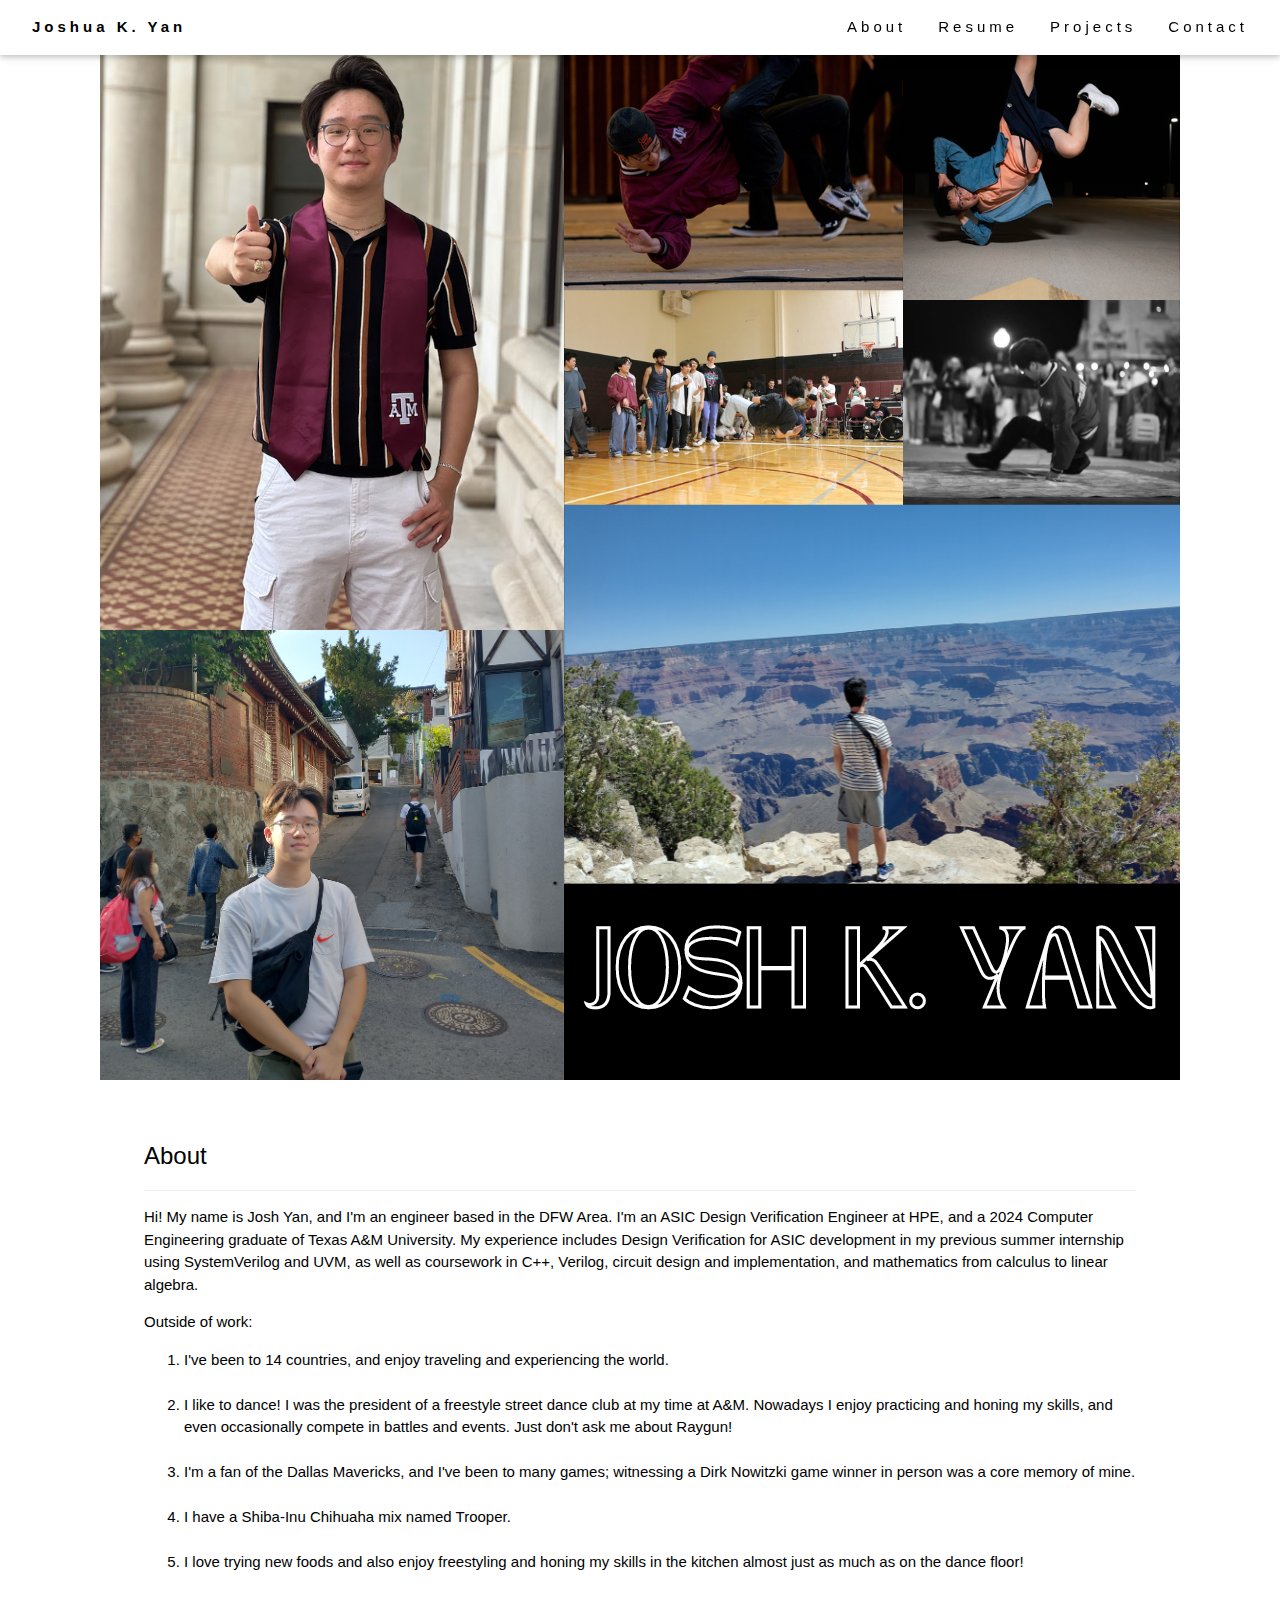
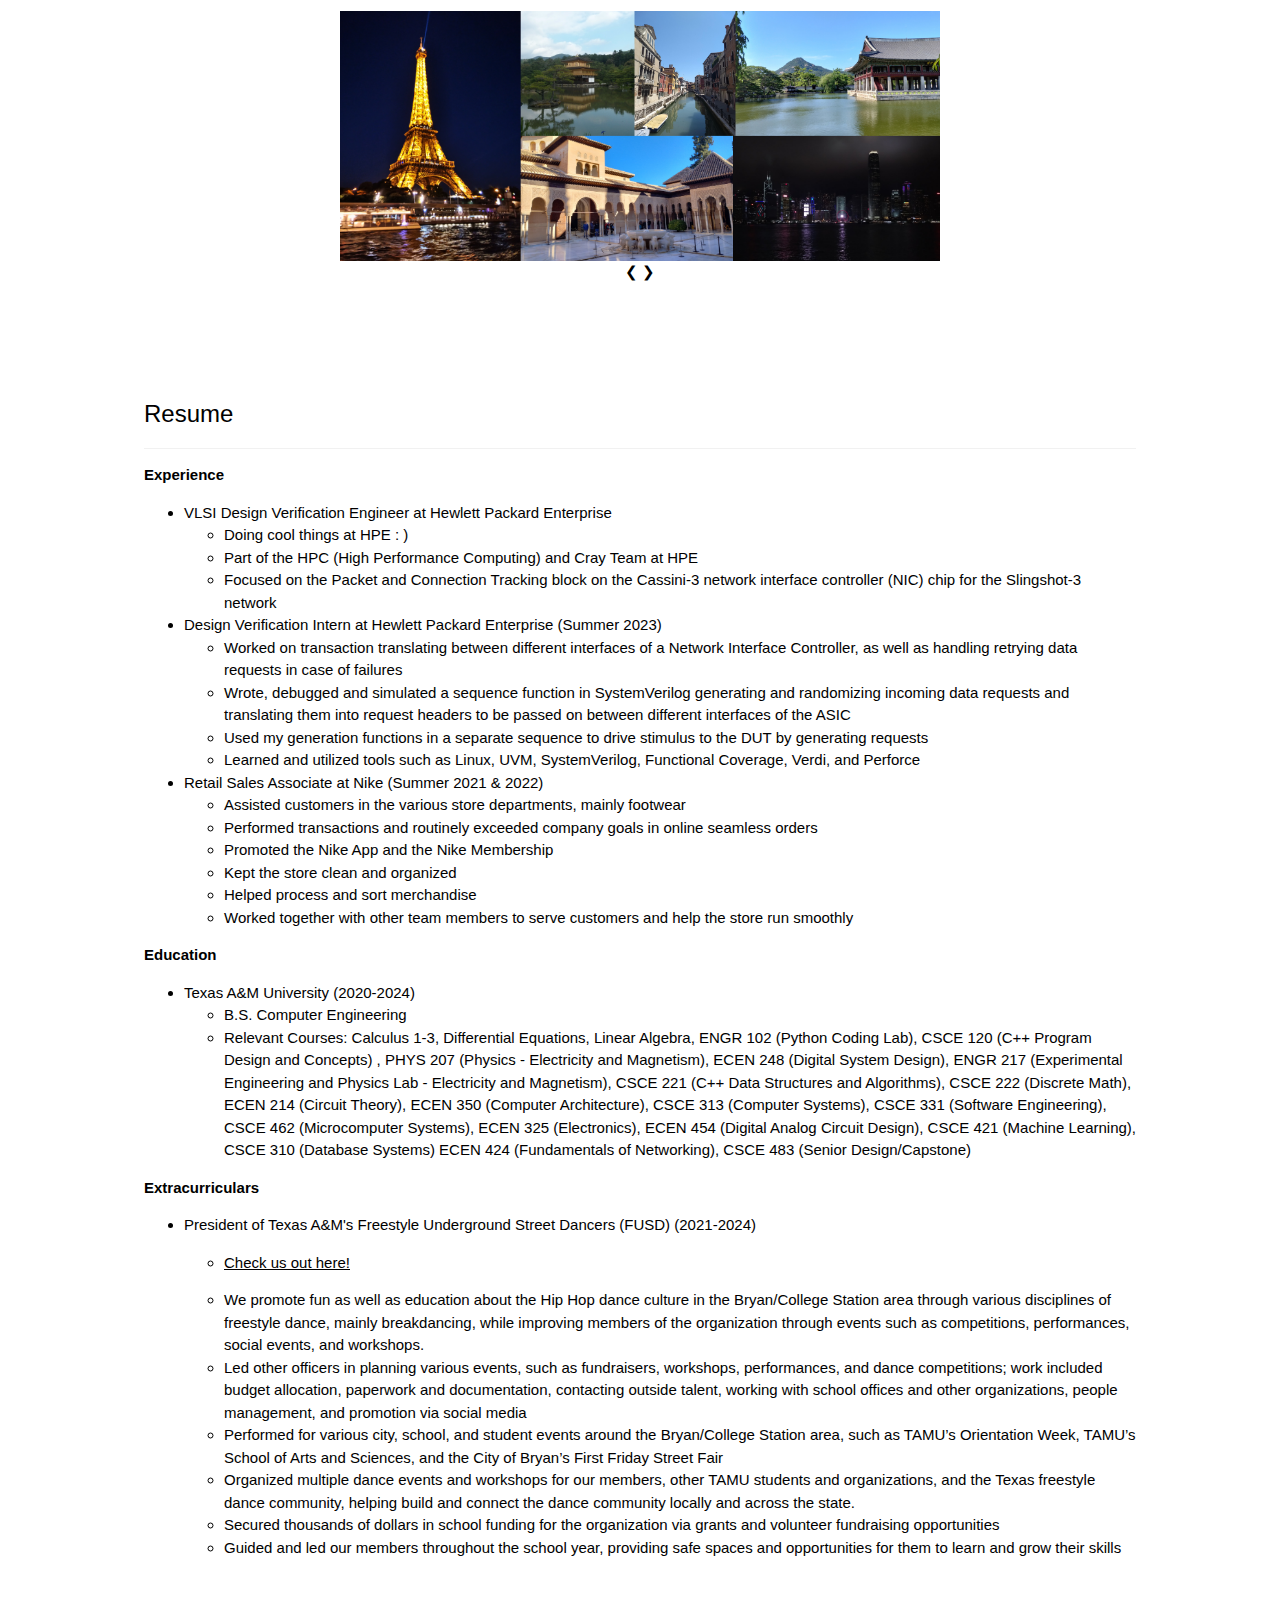
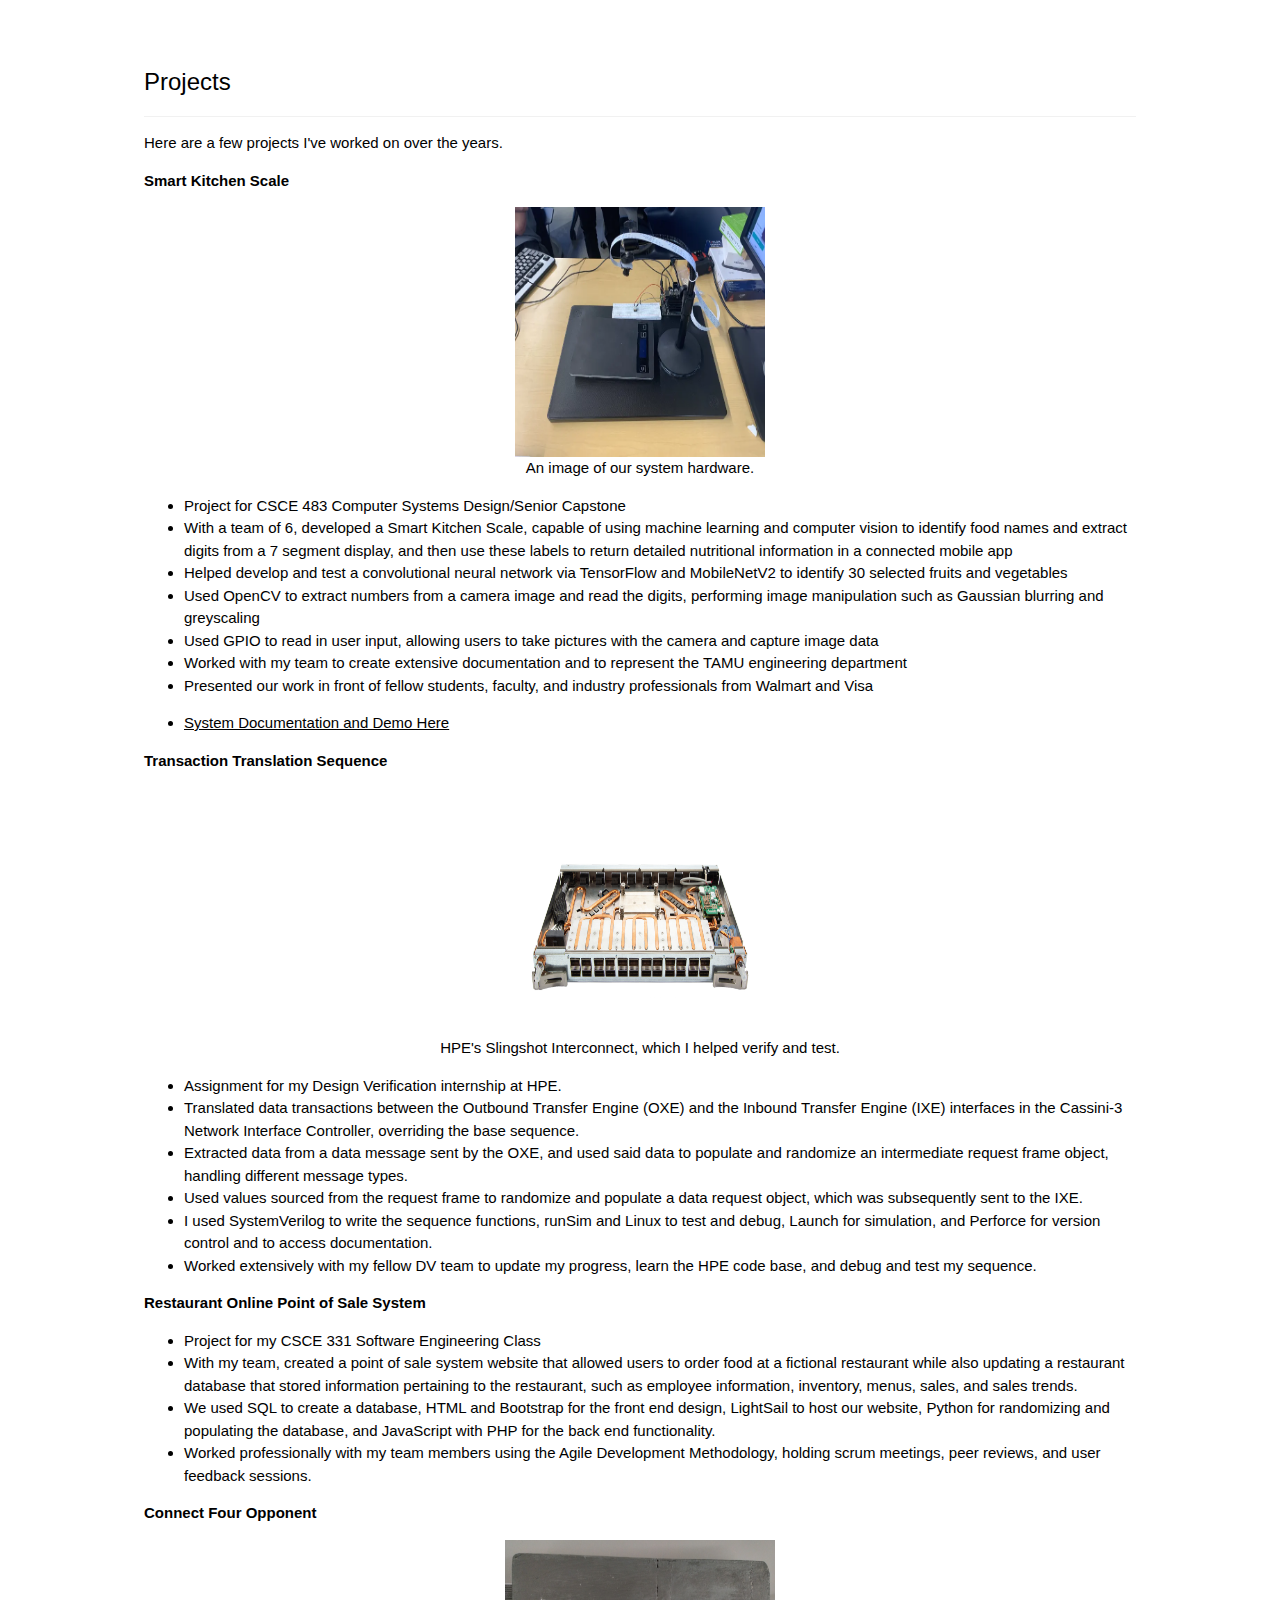
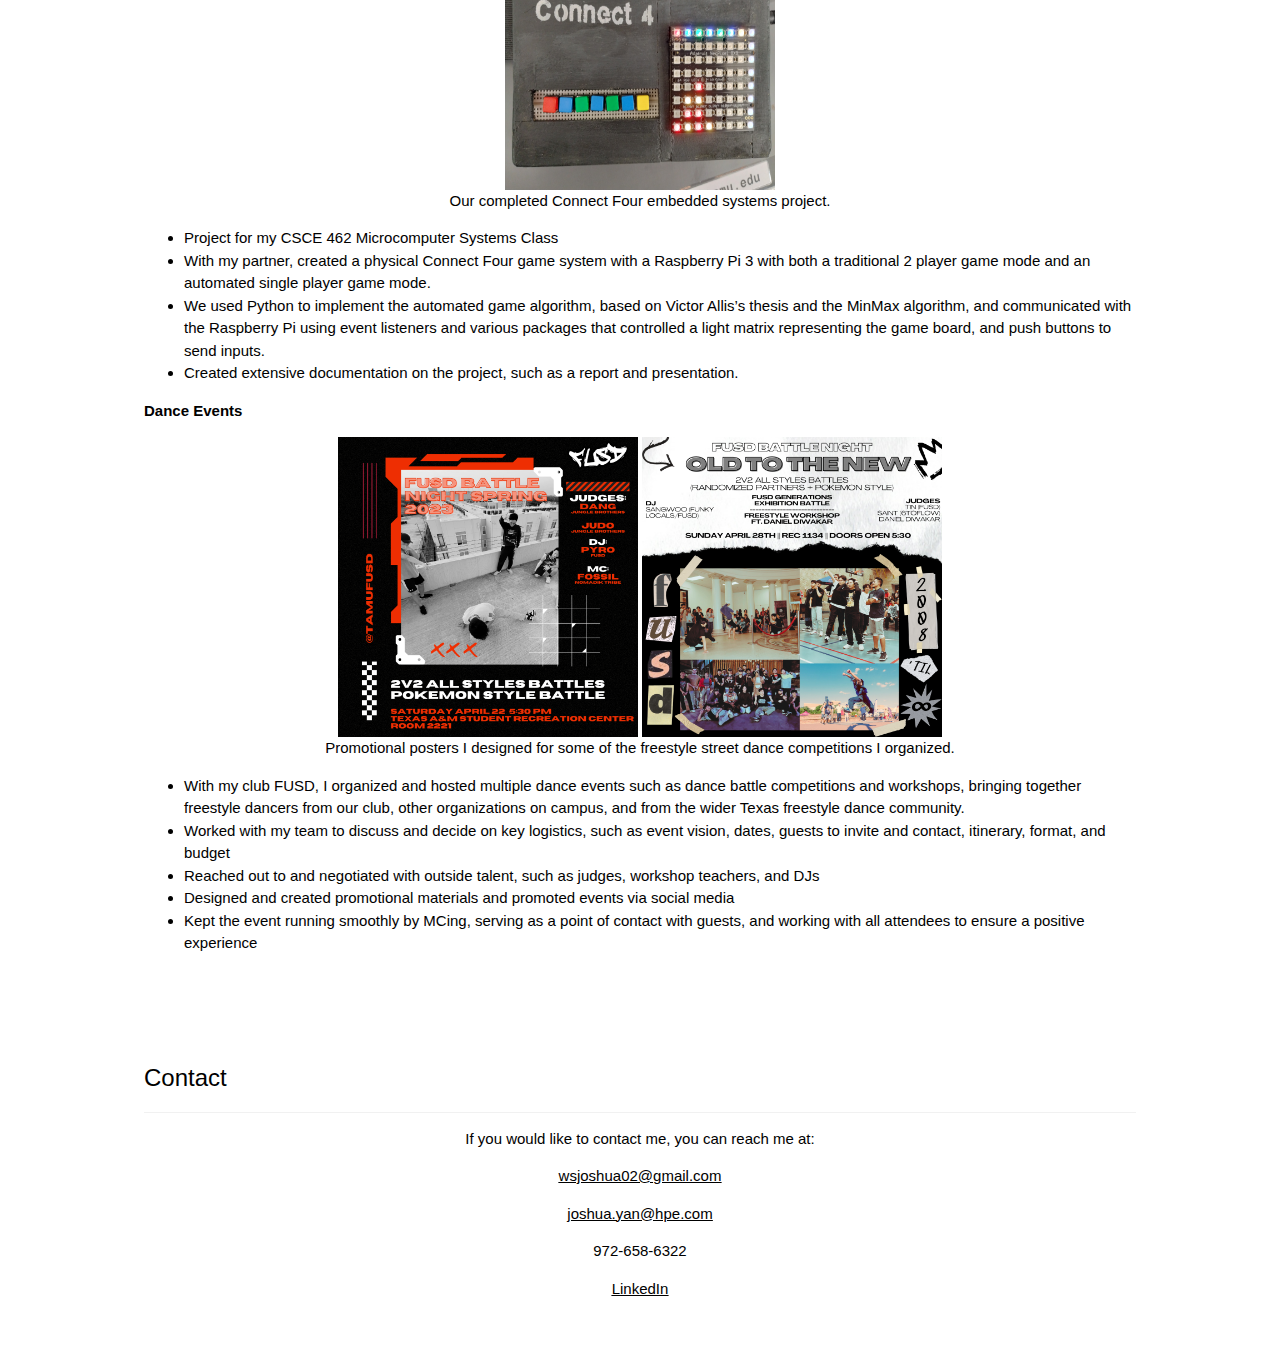
==== index.html @ 06abe69d "new site" ====
<!doctype html>
<html>
<head>
  <div class="w3-top">
    <div class="w3-bar w3-white w3-wide w3-padding w3-card">
      <a href="#home" class="w3-bar-item w3-button"><b>Joshua K. Yan</b></a>
      <!-- Float links to the right. Hide them on small screens -->
      <div class="w3-right w3-hide-small">
        <a href="#about" class="w3-bar-item w3-button">About</a>
        <a href="#resume" class="w3-bar-item w3-button">Resume</a>
        <a href="#projects" class="w3-bar-item w3-button">Projects</a>
        <a href="#contact" class="w3-bar-item w3-button">Contact</a>
      </div>
    </div>
  </div>
  <link rel="stylesheet" href="https://www.w3schools.com/w3css/4/w3.css">
<title>Joshua K. Yan</title>
</head>
<body>
  <div style="text-align: center;">
    <img src="Personal Collage.png" alt="Collage" class="center" style="margin:0 auto;">
  </div>
  <div class="w3-container w3-padding-32" id="about" style="width:80%; margin:0 auto;">
    <h3 class="w3-border-bottom w3-border-light-grey w3-padding-16">About</h3>
    <p>Hi! My name is Josh Yan, and I'm an engineer based in the DFW Area.
      I'm an ASIC Design Verification Engineer at HPE, and a 2024 Computer Engineering graduate 
      of Texas A&M University. My experience includes Design Verification for ASIC development 
      in my previous summer internship using SystemVerilog and UVM, as well as coursework in 
      C++, Verilog, circuit design and implementation, and mathematics from calculus to linear algebra.
    </p>
    <p>Outside of work:</p>
    <ol class="center">
      <li>I've been to 14 countries, and enjoy traveling and experiencing the world.</li>
      <br>
      <li>I like to dance! I was the president of a freestyle street dance club at my time at A&M. Nowadays I enjoy practicing
        and honing my skills, and even occasionally compete in battles and events. Just don't ask me about Raygun!</li>
      <br>
      <li>I'm a fan of the Dallas Mavericks, and I've been to many games; witnessing a Dirk Nowitzki game winner in person was a core memory of mine.</li>
      <br>
      <li>I have a Shiba-Inu Chihuaha mix named Trooper.</li>
      <br>
      <li>I love trying new foods and also enjoy freestyling and honing my skills in the kitchen almost just as much as on the dance floor!</li>
  </ol>
  <br>
   <!-- Slideshow container -->
   <div class="slideshow-container"style="text-align:center">

    <div class="mySlides fade">
      <div class="numbertext"></div>
      <img class="center" width="600" height="250" src="collage.png">
    </div>

    <div class="mySlides fade">
      <div class="numbertext"></div>
      <video width="350" height="350" controls>
        <source src="dance stuff (1).mp4" type="video/mp4">
      </video>
    </div>

    <div class="mySlides fade">
      <div class="numbertext"></div>
      <img   class="center" src="mavs.jpg"  width = 350 height="300" src="mavs.jpg">
    </div>

    <div class="mySlides fade">
      <div class="numbertext"></div>
      <img   class="center" src="trooper.jpg"  width = 250 height="320" src="trooper.jpg">
    </div>


    <!-- Next and previous buttons -->
    <a class="prev" onclick="plusSlides(-1)">&#10094;</a>
    <a class="next" onclick="plusSlides(1)">&#10095;</a>
  </div>
  <br>

  <!-- The dots/circles -->
  <div style="text-align:center">
    <span class="dot" onclick="currentSlide(1)"></span>
    <span class="dot" onclick="currentSlide(2)"></span>
    <span class="dot" onclick="currentSlide(3)"></span>
    <span class="dot" onclick="currentSlide(4)"></span>
  </div>

  <script>
    let slideIndex = 1;
    showSlides(slideIndex);
    
    function plusSlides(n) {
      showSlides(slideIndex += n);
    }
    
    function currentSlide(n) {
      showSlides(slideIndex = n);
    }
    
    function showSlides(n) {
      let i;
      let slides = document.getElementsByClassName("mySlides");
      let dots = document.getElementsByClassName("dot");
      if (n > slides.length) {slideIndex = 1}    
      if (n < 1) {slideIndex = slides.length}
      for (i = 0; i < slides.length; i++) {
        slides[i].style.display = "none";  
      }
      for (i = 0; i < dots.length; i++) {
        dots[i].className = dots[i].className.replace(" active", "");
      }
      slides[slideIndex-1].style.display = "block";  
      dots[slideIndex-1].className += " active";
    }
    </script>

  </div>

  <div class="w3-container w3-padding-32" id="resume" style="width:80%; margin:0 auto;">
    <h3 class="w3-border-bottom w3-border-light-grey w3-padding-16">Resume</h3>
    <div class="text-box">
      <p style><strong>Experience</strong></p>
      <ul>
          <li>VLSI Design Verification Engineer at Hewlett Packard Enterprise</li>
          <ul>
              <li>Doing cool things at HPE : )</li>
              <li>Part of the HPC (High Performance Computing) and Cray Team at HPE</li>
              <li>Focused on the Packet and Connection Tracking block on the Cassini-3 network interface controller (NIC) chip for the Slingshot-3 network</li>
          </ul>
          <li>Design Verification Intern at Hewlett Packard Enterprise (Summer 2023)</li>
          <ul>
              <li>Worked on transaction translating between different interfaces of a Network Interface Controller, as well as handling retrying data requests in case of failures</li>
              <li>Wrote, debugged and simulated a sequence function in SystemVerilog generating and randomizing incoming data requests and translating them into request headers to be passed on between different interfaces of the ASIC</li>
              <li>Used my generation functions in a separate sequence to drive stimulus to the DUT by generating requests</li>
              <li>Learned and utilized tools such as Linux, UVM, SystemVerilog, Functional Coverage, Verdi, and Perforce</li>
          </ul>
          <li>Retail Sales Associate at Nike (Summer 2021 & 2022)
              <ul>
                  <li>Assisted customers in the various store departments, mainly footwear</li>
                  <li>Performed transactions and routinely exceeded company goals in online seamless orders</li>
                  <li>Promoted the Nike App and the Nike Membership</li>
                  <li>Kept the store clean and organized</li>
                  <li>Helped process and sort merchandise</li>
                  <li>Worked together with other team members to serve customers and help the store run smoothly</li>
              </ul>
          </li>
      </ul>
      <p style><strong>Education</strong></p>
      <ul>
          <li>Texas A&M University (2020-2024)
              <ul>
                  <li>B.S. Computer Engineering</li>
                  <li>Relevant Courses: Calculus 1-3, Differential Equations, Linear Algebra, 
                    ENGR 102 (Python Coding Lab),  CSCE 120 (C++ Program Design and Concepts) ,
                    PHYS 207 (Physics - Electricity and Magnetism), ECEN 248 (Digital System Design), 
                    ENGR 217 (Experimental Engineering and Physics Lab - Electricity and Magnetism), 
                    CSCE 221 (C++ Data Structures and Algorithms), CSCE 222 (Discrete Math), 
                    ECEN 214 (Circuit Theory), ECEN 350 (Computer Architecture), CSCE 313 (Computer Systems), 
                    CSCE 331 (Software Engineering), CSCE 462 (Microcomputer Systems), ECEN 325 (Electronics), 
                    ECEN 454 (Digital Analog Circuit Design), CSCE 421 (Machine Learning), CSCE 310 (Database Systems)
                    ECEN 424 (Fundamentals of Networking), CSCE 483 (Senior Design/Capstone)</li>
              </ul>
          </li>
      </ul>
      
      <p style><strong>Extracurriculars</strong></p>
      <ul>
          <li>President of Texas A&M's Freestyle Underground Street Dancers (FUSD) (2021-2024)</li>
          <ul>
              <li><a href="https://linktr.ee/TAMUFUSD"><p><u>Check us out here!</u></p></a></li>
              <li>We promote fun as well as education about the Hip Hop dance culture in the Bryan/College Station area through various disciplines of freestyle dance, mainly breakdancing, while improving members of the organization through events such as competitions, performances, social events, and workshops.</li>
              <li>Led other officers in planning various events, such as fundraisers, workshops, performances, and dance competitions; work included budget allocation, paperwork and documentation, contacting outside talent, working with school offices and other organizations, people management, and promotion via social media</li>
              <li>Performed for various city, school, and student events around the Bryan/College Station area, such as TAMU’s Orientation Week, TAMU’s School of Arts and Sciences, and the City of Bryan’s First Friday Street Fair</li>
              <li>Organized multiple dance events and workshops for our members, other TAMU students and organizations, and the Texas freestyle dance community, helping build and connect the dance community locally and across the state.</li>
              <li>Secured thousands of dollars in school funding for the organization via grants and volunteer fundraising opportunities</li>
              <li>Guided and led our members throughout the school year, providing safe spaces and opportunities for them to learn and grow their skills</li>
          </ul>
      </ul>

      </div>
  </div>

  <div class="w3-container w3-padding-32" id="projects" style="width:80%; margin:0 auto;">
    <h3 class="w3-border-bottom w3-border-light-grey w3-padding-16">Projects</h3>
    <p>Here are a few projects I've worked on over the years.</p>

    <p><strong>Smart Kitchen Scale</strong></p>
    <figure  style="text-align:center;">
        <img  src="IMG_0290.webp"  width = 250 height="250" alt="">
        <figcaption>An image of our system hardware.</figcaption>
    </figure>
    <ul>
        <li>Project for CSCE 483 Computer Systems Design/Senior Capstone</li>
        <li>With a team of 6, developed a Smart Kitchen Scale, capable of using machine learning and computer vision to identify food names and extract digits from a 7 segment display, and then use these labels to return detailed nutritional information in a connected mobile app</li>
        <li>Helped develop and test a convolutional neural network via TensorFlow and MobileNetV2 to identify 30 selected fruits and vegetables</li>
        <li>Used OpenCV to extract numbers from a camera image and read the digits, performing image manipulation such as Gaussian blurring and greyscaling</li>
        <li>Used GPIO to read in user input, allowing users to take pictures with the camera and capture image data</li>
        <li>Worked with my team to create extensive documentation and to represent the TAMU engineering department</li>
        <li>Presented our work in front of fellow students, faculty, and industry professionals from Walmart and Visa</li>
        <li><a href="https://drive.google.com/drive/folders/1w3jIZSDz5X47Fbv5KSUmGl1dPjpx3ks9?usp=sharing"><p><u>System Documentation and Demo Here</u></p></a></li>
    </ul>

    <p><strong>Transaction Translation Sequence</strong></p>
    <figure  style="text-align:center;">
        <img  src="SlingshotSwitchblade-F-16-9.jpg"  width = 250 height="250" alt="">
        <figcaption>HPE's Slingshot Interconnect, which I helped verify and test.</figcaption>
    </figure>
    <ul>
        <li>Assignment for my Design Verification internship at HPE.</li>
        <li>Translated data transactions between the Outbound Transfer Engine (OXE) and the Inbound Transfer Engine (IXE) interfaces in the Cassini-3 Network Interface Controller, overriding the base sequence.</li>
        <li>Extracted data from a data message sent by the OXE, and used said data to populate and randomize an intermediate request frame object, handling different message types.
        </li>
        <li>Used values sourced from the request frame to randomize and populate a data request object, which was subsequently  sent to the IXE.</li>
        <li>I used SystemVerilog to write the sequence functions, runSim and Linux to test and debug, Launch for simulation, and Perforce for version control and to access documentation.</li>
        <li>Worked extensively with my fellow DV team to update my progress, learn the HPE code base, and debug and test my sequence.</li>
    </ul>
    
    <p><strong>Restaurant Online Point of Sale System</strong></p>
    <ul>
        <li>Project for my CSCE 331 Software Engineering Class</li>
        <li>With my team, created a point of sale system website that allowed users to order food at a fictional restaurant while also updating a restaurant database that stored information pertaining to the restaurant, such as employee information, inventory, menus, sales, and sales trends.</li>
        <li>We used SQL to create a database, HTML and Bootstrap for the front end design, LightSail to host our website,  Python for randomizing and populating the database, and JavaScript with PHP for the back end functionality.</li>
        <li>Worked professionally with my team members using the Agile Development Methodology, holding scrum meetings, peer reviews, and user feedback sessions.</li>
    </ul>

    <p><strong>Connect Four Opponent</strong></p>
    <figure style="text-align:center;">
        <img  src="IMG_20230425_114459336_HDR (1).jpg"  width = 270 height="250" alt="">
        <figcaption>Our completed Connect Four embedded systems project.</figcaption>
    </figure>
    <ul>
        <li>Project for my CSCE 462 Microcomputer Systems Class</li>
        <li>With my partner, created a physical Connect Four game system with a Raspberry Pi 3 with both a traditional 2 player game mode and an automated single player game mode.        </li>
        <li>We used Python to implement the automated game algorithm, based on Victor Allis’s thesis and the MinMax algorithm, and communicated with the Raspberry Pi using event listeners and various packages that controlled a light matrix representing the game board, and push buttons to send inputs.</li>
        <li>Created extensive documentation on the project, such as a report and presentation.</li>
    </ul>

    <p><strong>Dance Events</strong></p>
    <figure style="text-align:center;">
        <img  src="Battle Night Spring 2023 Still (1).png"  width = 300 height="300" alt="">
        <img  src="1.png"  width = 300 height="300" alt="">
        <figcaption>Promotional posters I designed for some of the freestyle street dance competitions I organized.</figcaption>
    </figure>
    <ul>
        <li>With my club FUSD, I organized and hosted multiple dance events such as dance battle competitions and workshops, bringing together freestyle dancers from our club, other organizations on campus, and from the wider Texas freestyle dance community.</li>
        <li>Worked with my team to discuss and decide on key logistics, such as event vision, dates, guests to invite and contact, itinerary, format, and budget</li>
        <li>Reached out to and negotiated with outside talent, such as judges, workshop teachers, and DJs</li>
        <li>Designed and created promotional materials and promoted events via social media</li>
        <li>Kept the event running smoothly by MCing, serving as a point of contact with guests, and working with all attendees to ensure a positive experience</li>
    </ul>

  </div>

  <div class="w3-container w3-padding-32" id="contact" style="width:80%; margin:0 auto;">
    <h3 class="w3-border-bottom w3-border-light-grey w3-padding-16">Contact</h3>
    <p style="text-align:center;">If you would like to contact me, you can reach me at:</p>
    <a style="text-align:center;" href="mailto:wsjoshua02@gmail.com"><p><u>wsjoshua02@gmail.com</u></p></a>
    <a style="text-align:center;" href="mailto:wsjoshua02@gmail.com"><p><u>joshua.yan@hpe.com</u></p></a>
    <p style="text-align:center;">972-658-6322</strong></p>
    <a style="text-align: center;" href="https://www.linkedin.com/in/joshua-yan-730518185/"><p><u>LinkedIn</u></p></a>
  </div>
   
</body>
</html>
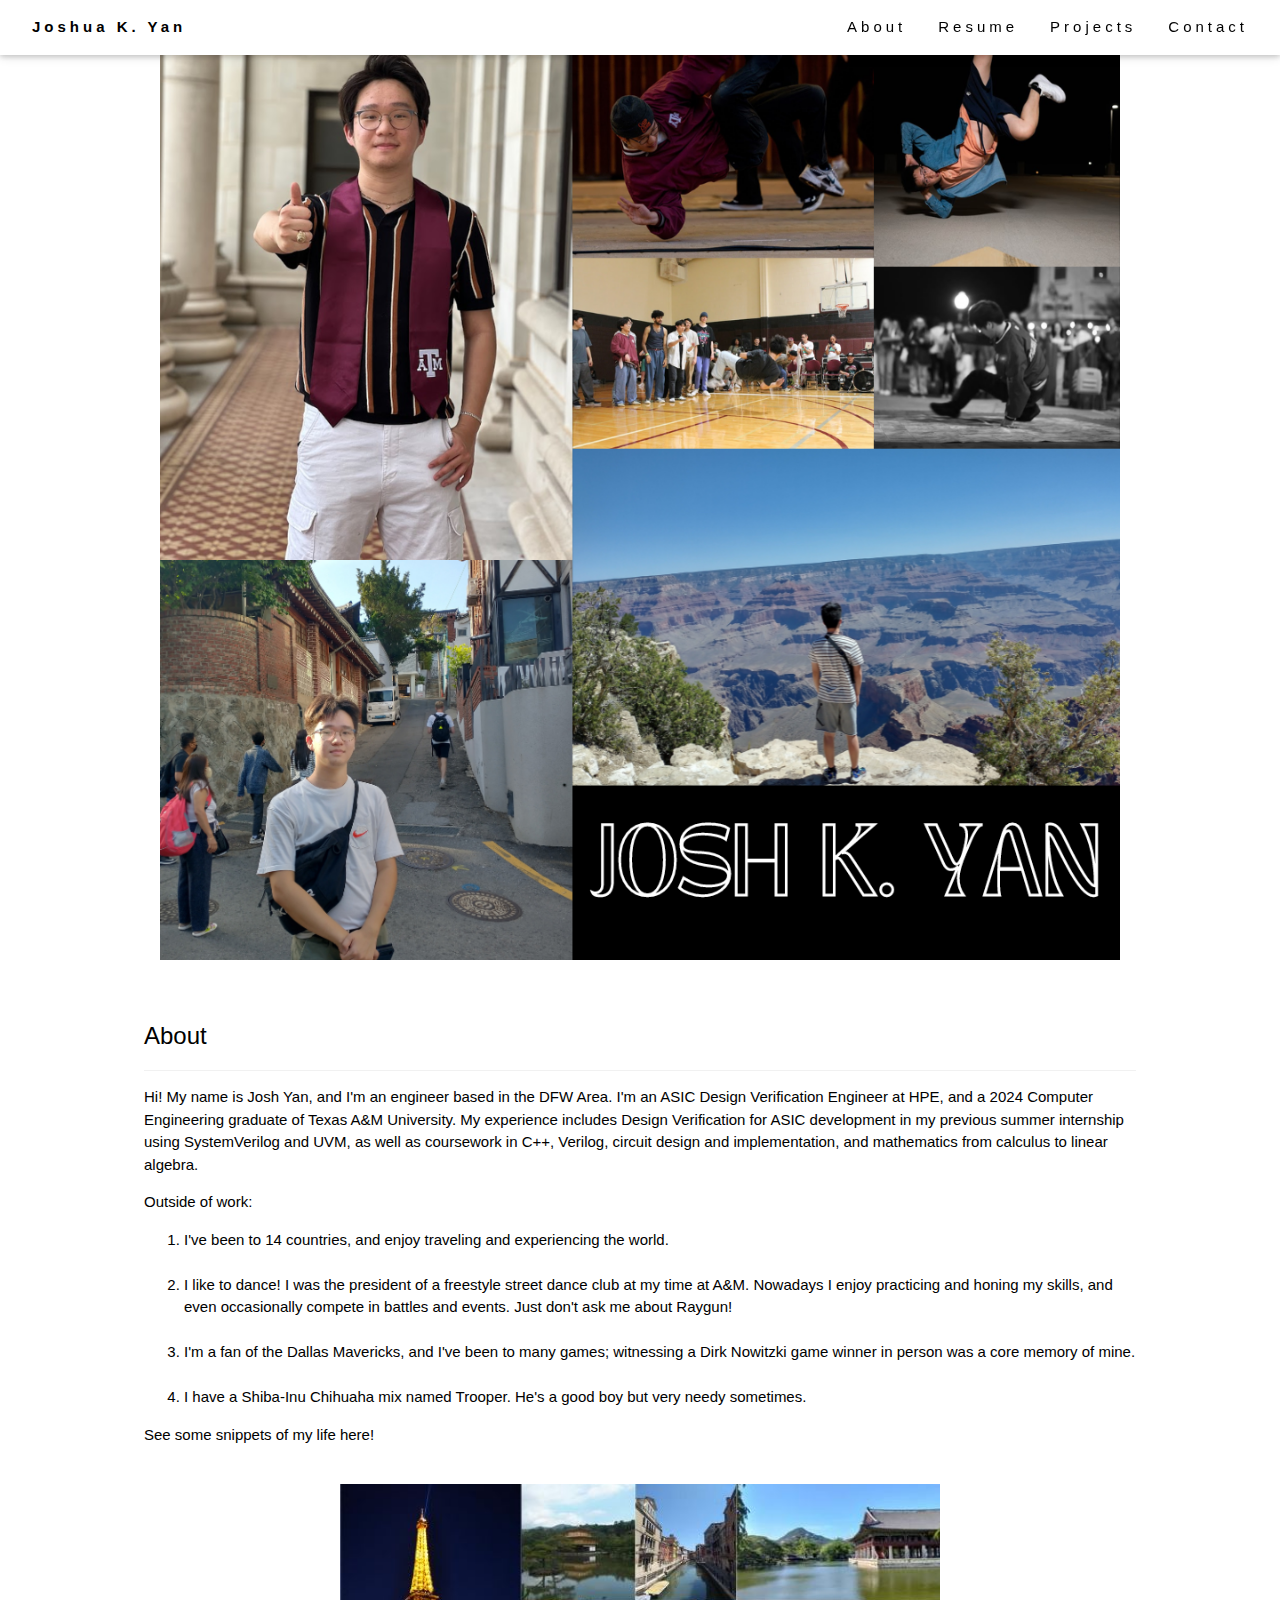
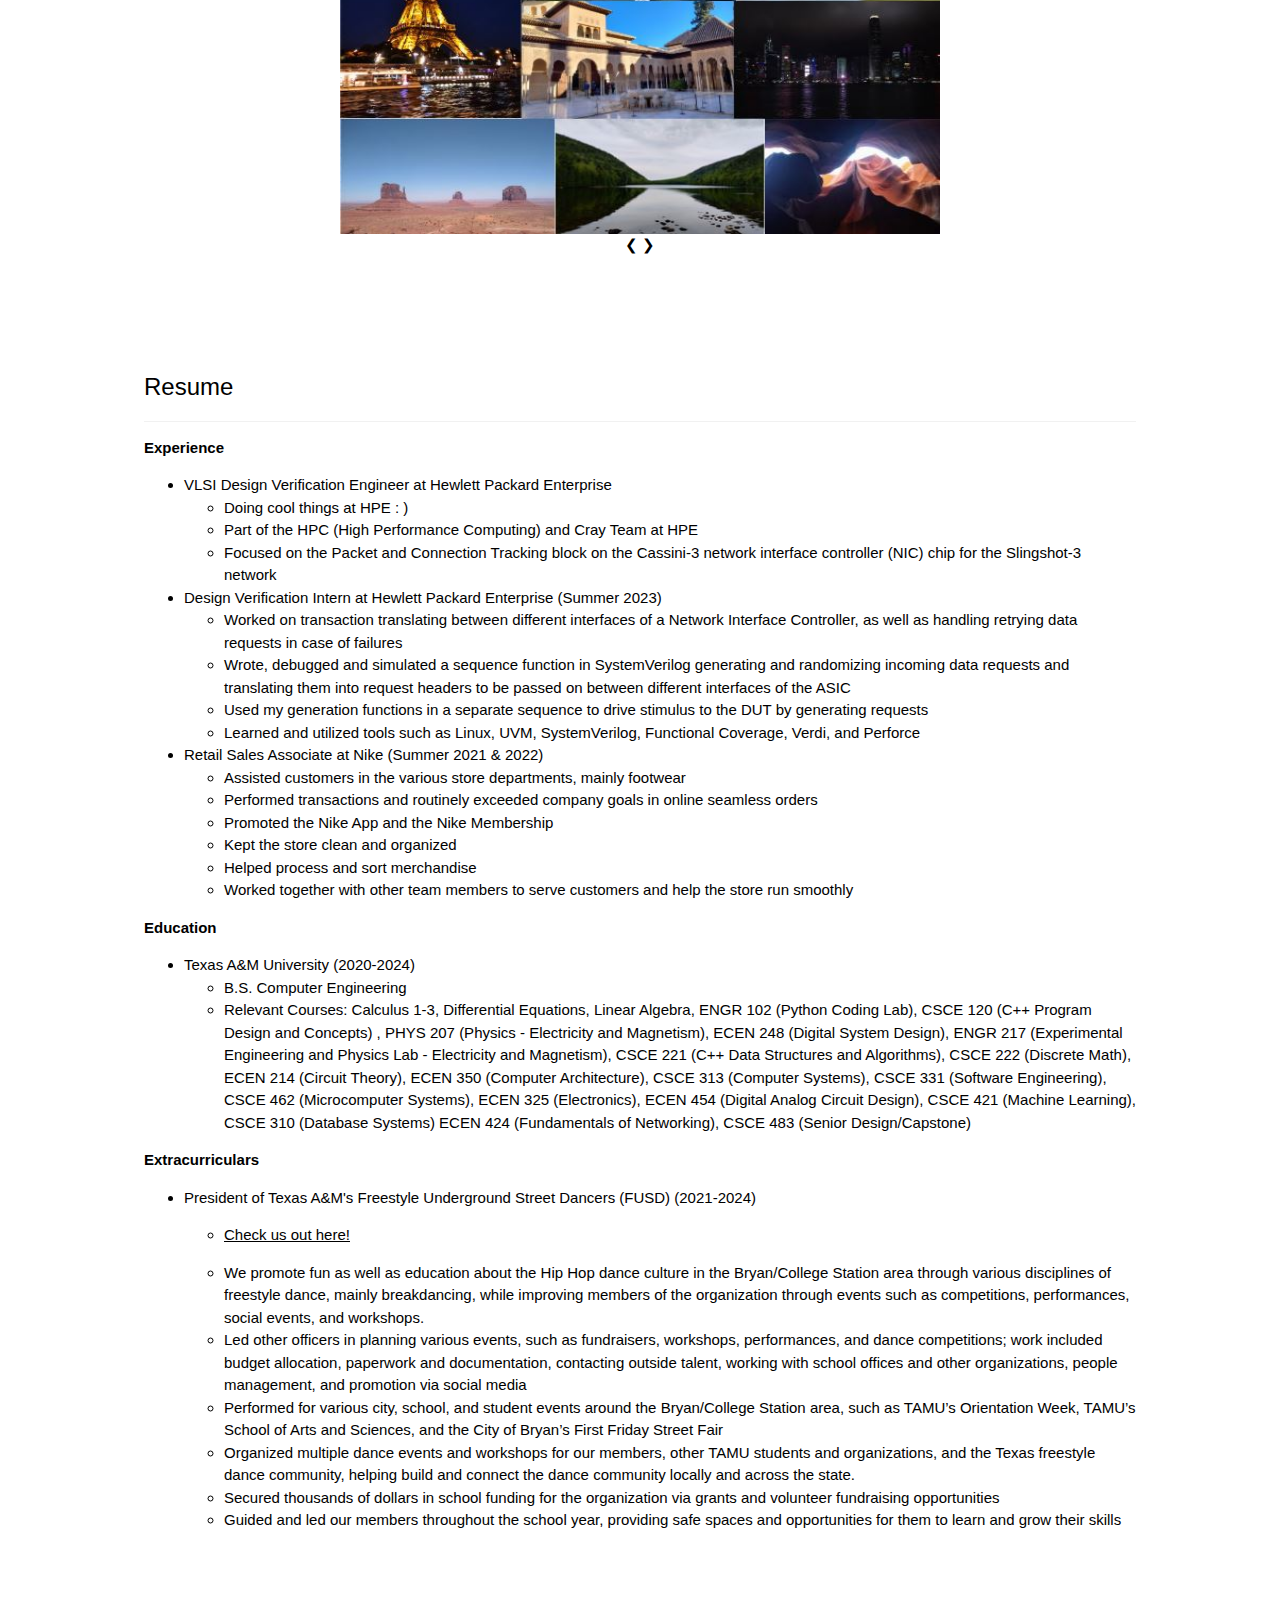
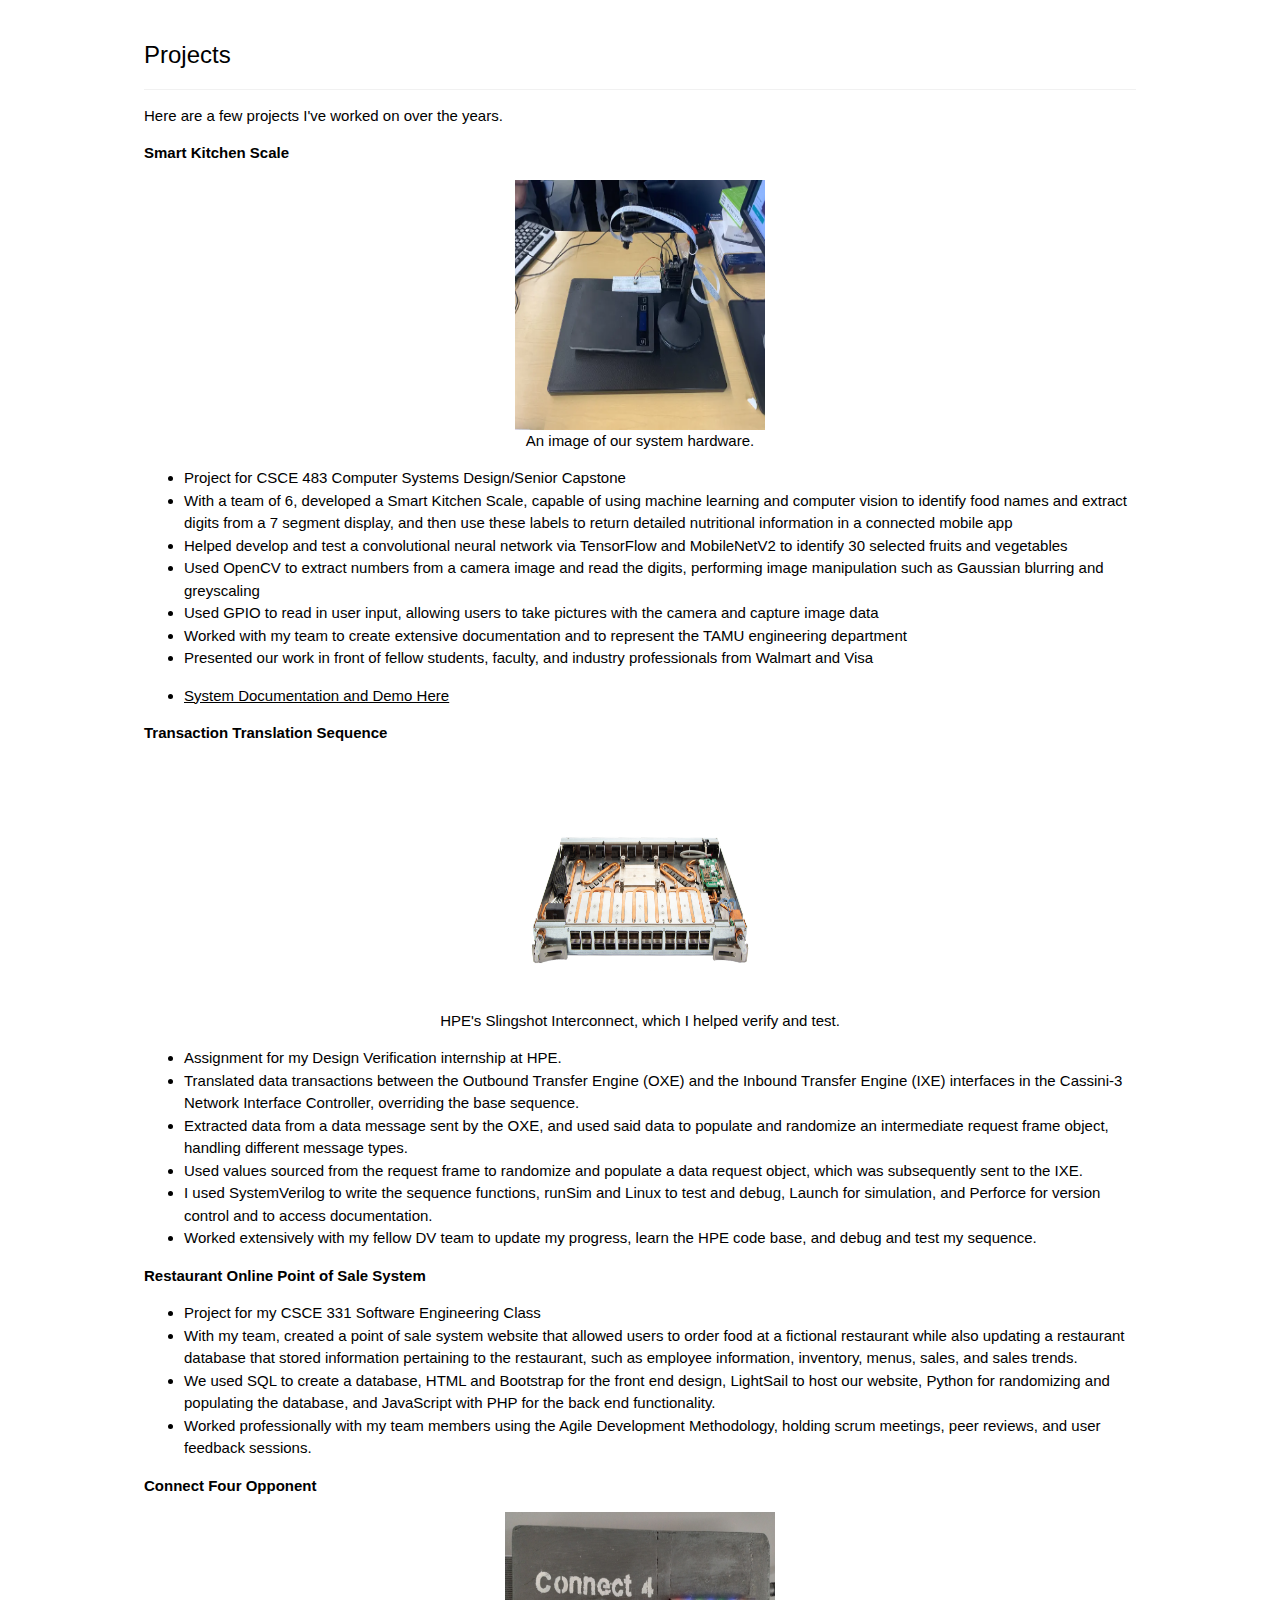
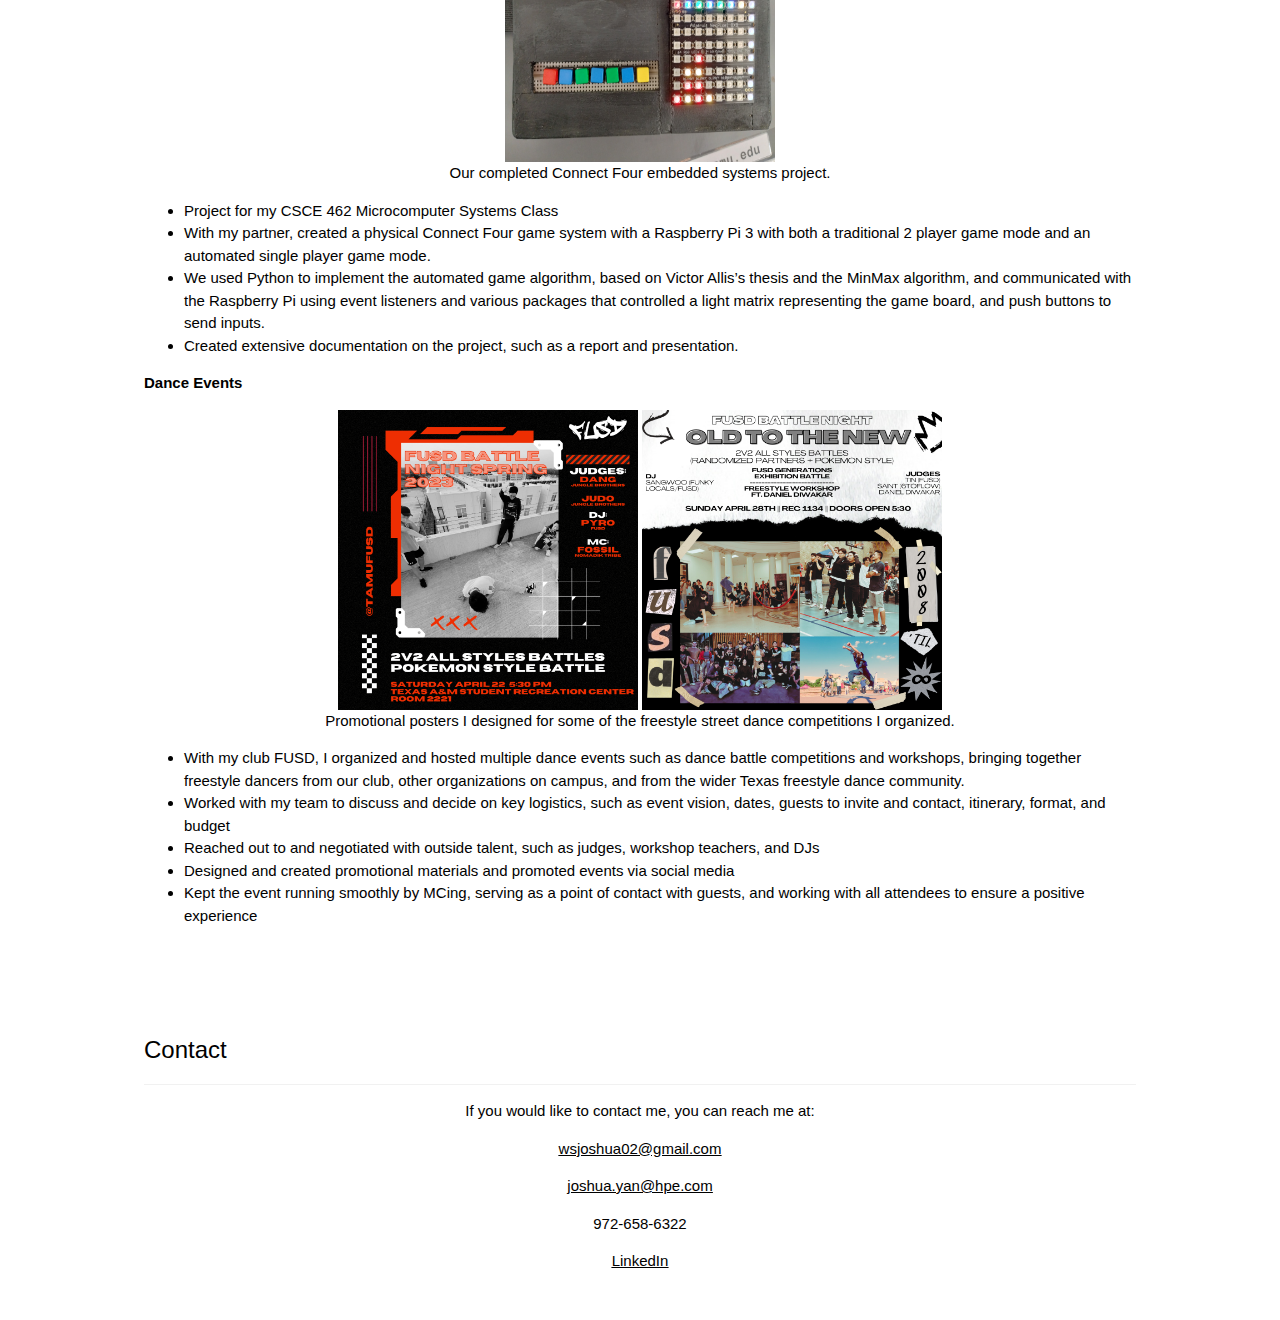
==== commit 57f3a13e: "minor changes" ====
--- a/index.html
+++ b/index.html
@@ -17,8 +17,8 @@
 <title>Joshua K. Yan</title>
 </head>
 <body>
-  <div style="text-align: center;">
-    <img src="Personal Collage.png" alt="Collage" class="center" style="margin:0 auto;">
+  <div style="text-align: center;" id = "home">
+    <img src="Personal Collage.png" alt="Collage" class="center" style="width:75%; margin:0 auto;">
   </div>
   <div class="w3-container w3-padding-32" id="about" style="width:80%; margin:0 auto;">
     <h3 class="w3-border-bottom w3-border-light-grey w3-padding-16">About</h3>
@@ -37,17 +37,16 @@
       <br>
       <li>I'm a fan of the Dallas Mavericks, and I've been to many games; witnessing a Dirk Nowitzki game winner in person was a core memory of mine.</li>
       <br>
-      <li>I have a Shiba-Inu Chihuaha mix named Trooper.</li>
-      <br>
-      <li>I love trying new foods and also enjoy freestyling and honing my skills in the kitchen almost just as much as on the dance floor!</li>
+      <li>I have a Shiba-Inu Chihuaha mix named Trooper. He's a good boy but very needy sometimes.</li>
   </ol>
+  <p>See some snippets of my life here!</p>
   <br>
    <!-- Slideshow container -->
    <div class="slideshow-container"style="text-align:center">
 
     <div class="mySlides fade">
       <div class="numbertext"></div>
-      <img class="center" width="600" height="250" src="collage.png">
+      <img class="center" width="600" height="350" src="new collage.JPG">
     </div>
 
     <div class="mySlides fade">
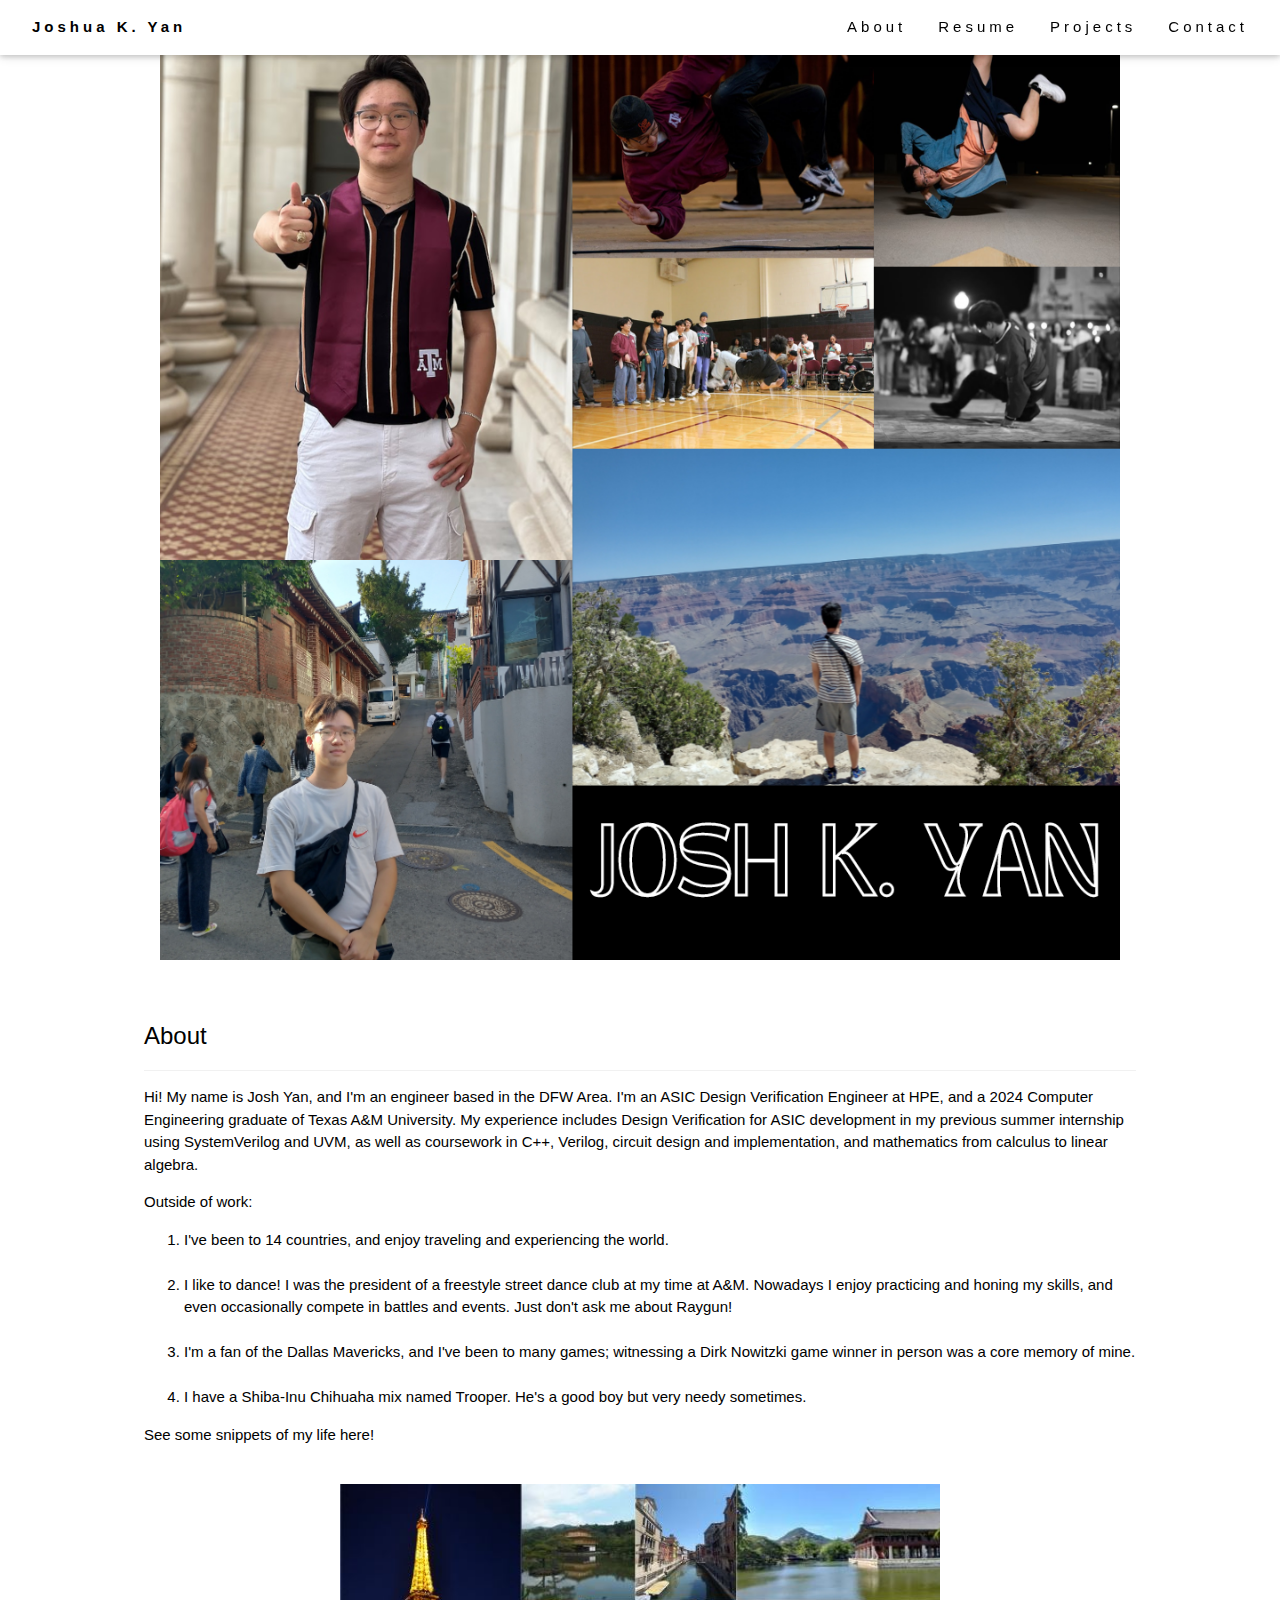
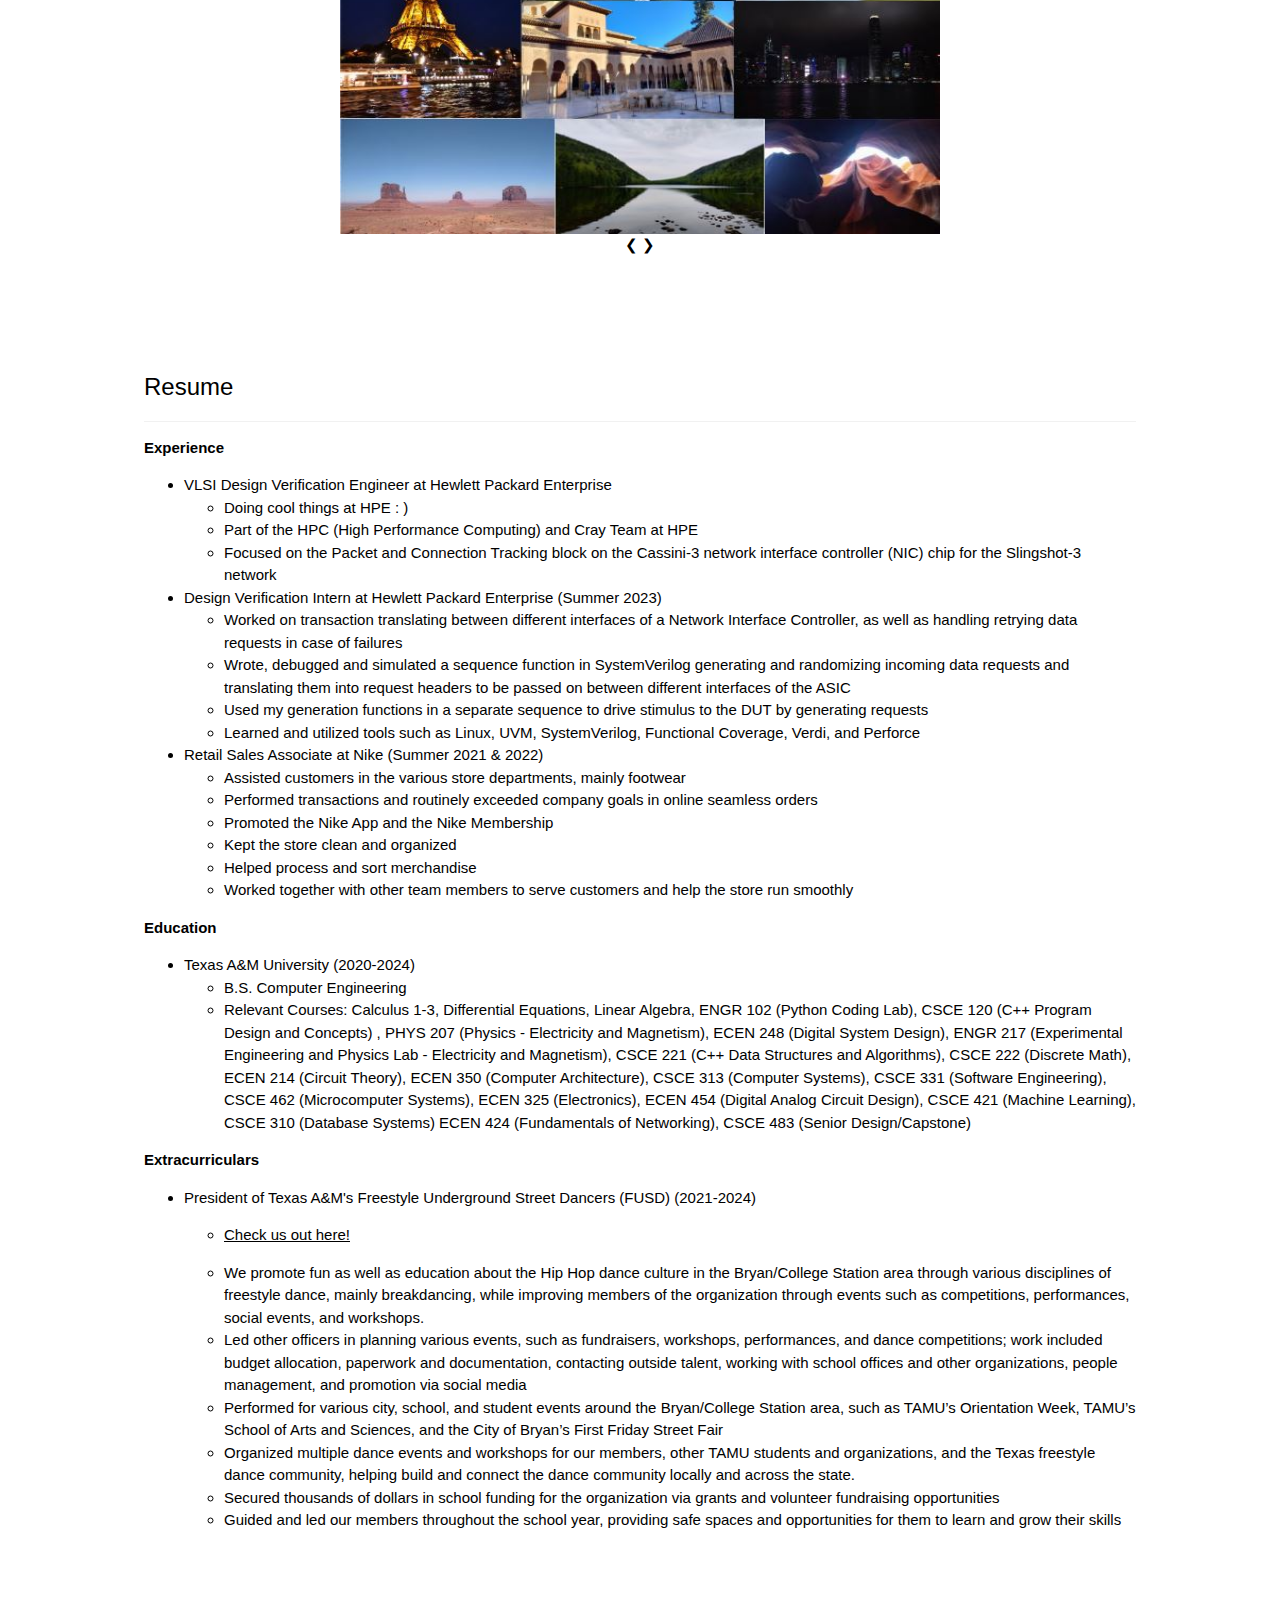
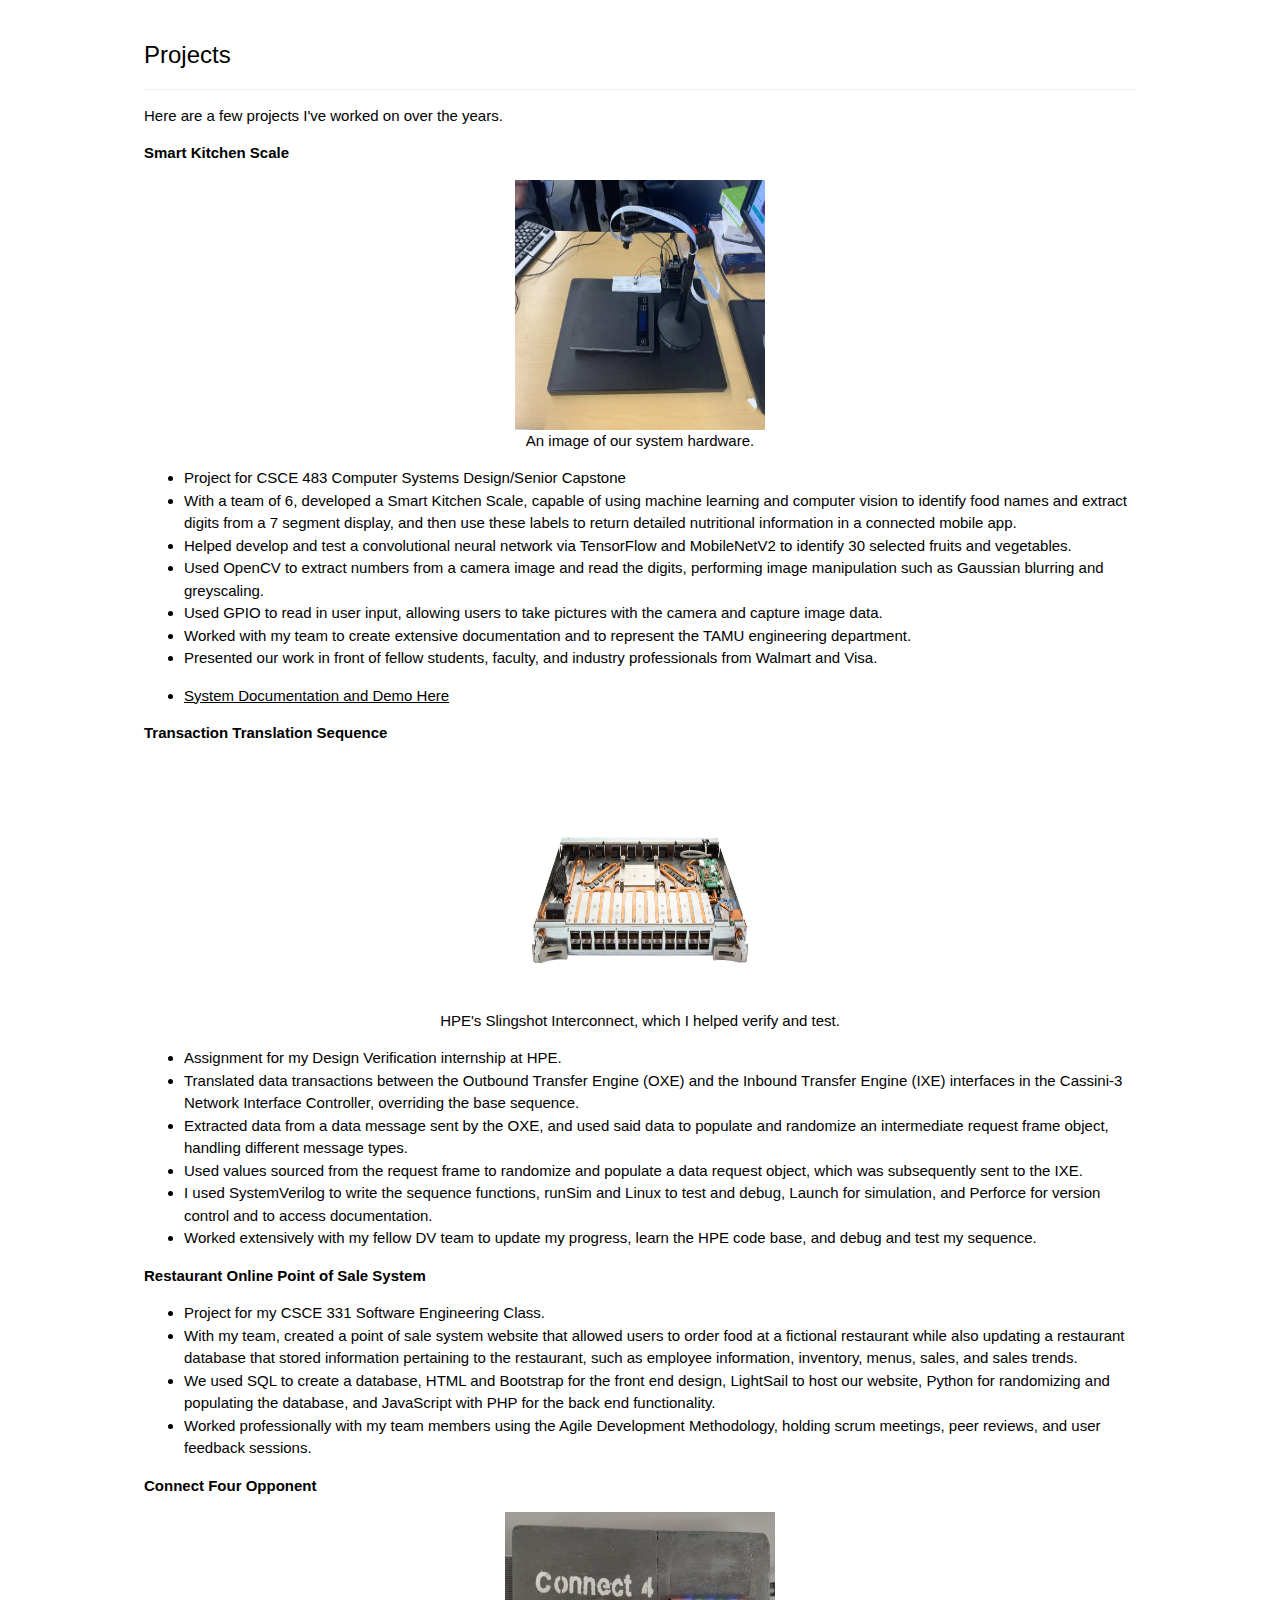
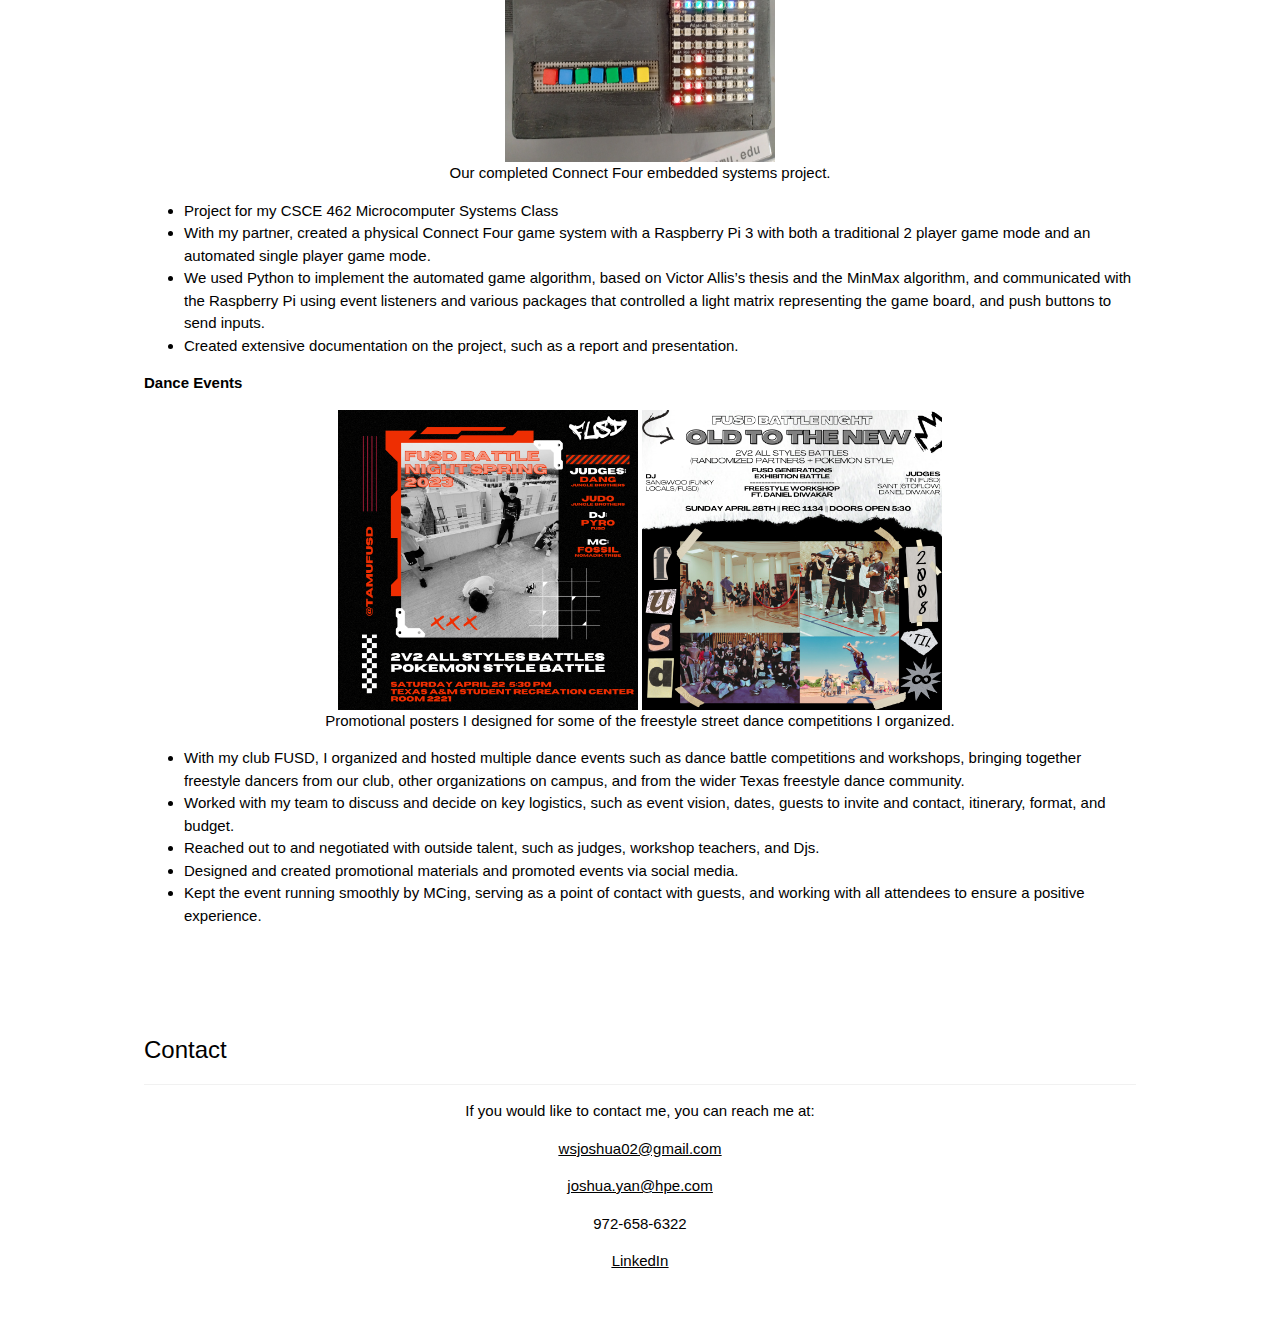
==== commit 9d2038d8: "more minor stuff" ====
--- a/index.html
+++ b/index.html
@@ -187,12 +187,12 @@
     </figure>
     <ul>
         <li>Project for CSCE 483 Computer Systems Design/Senior Capstone</li>
-        <li>With a team of 6, developed a Smart Kitchen Scale, capable of using machine learning and computer vision to identify food names and extract digits from a 7 segment display, and then use these labels to return detailed nutritional information in a connected mobile app</li>
-        <li>Helped develop and test a convolutional neural network via TensorFlow and MobileNetV2 to identify 30 selected fruits and vegetables</li>
-        <li>Used OpenCV to extract numbers from a camera image and read the digits, performing image manipulation such as Gaussian blurring and greyscaling</li>
-        <li>Used GPIO to read in user input, allowing users to take pictures with the camera and capture image data</li>
-        <li>Worked with my team to create extensive documentation and to represent the TAMU engineering department</li>
-        <li>Presented our work in front of fellow students, faculty, and industry professionals from Walmart and Visa</li>
+        <li>With a team of 6, developed a Smart Kitchen Scale, capable of using machine learning and computer vision to identify food names and extract digits from a 7 segment display, and then use these labels to return detailed nutritional information in a connected mobile app.</li>
+        <li>Helped develop and test a convolutional neural network via TensorFlow and MobileNetV2 to identify 30 selected fruits and vegetables.</li>
+        <li>Used OpenCV to extract numbers from a camera image and read the digits, performing image manipulation such as Gaussian blurring and greyscaling.</li>
+        <li>Used GPIO to read in user input, allowing users to take pictures with the camera and capture image data.</li>
+        <li>Worked with my team to create extensive documentation and to represent the TAMU engineering department.</li>
+        <li>Presented our work in front of fellow students, faculty, and industry professionals from Walmart and Visa.</li>
         <li><a href="https://drive.google.com/drive/folders/1w3jIZSDz5X47Fbv5KSUmGl1dPjpx3ks9?usp=sharing"><p><u>System Documentation and Demo Here</u></p></a></li>
     </ul>
 
@@ -213,7 +213,7 @@
     
     <p><strong>Restaurant Online Point of Sale System</strong></p>
     <ul>
-        <li>Project for my CSCE 331 Software Engineering Class</li>
+        <li>Project for my CSCE 331 Software Engineering Class.</li>
         <li>With my team, created a point of sale system website that allowed users to order food at a fictional restaurant while also updating a restaurant database that stored information pertaining to the restaurant, such as employee information, inventory, menus, sales, and sales trends.</li>
         <li>We used SQL to create a database, HTML and Bootstrap for the front end design, LightSail to host our website,  Python for randomizing and populating the database, and JavaScript with PHP for the back end functionality.</li>
         <li>Worked professionally with my team members using the Agile Development Methodology, holding scrum meetings, peer reviews, and user feedback sessions.</li>
@@ -239,10 +239,10 @@
     </figure>
     <ul>
         <li>With my club FUSD, I organized and hosted multiple dance events such as dance battle competitions and workshops, bringing together freestyle dancers from our club, other organizations on campus, and from the wider Texas freestyle dance community.</li>
-        <li>Worked with my team to discuss and decide on key logistics, such as event vision, dates, guests to invite and contact, itinerary, format, and budget</li>
-        <li>Reached out to and negotiated with outside talent, such as judges, workshop teachers, and DJs</li>
-        <li>Designed and created promotional materials and promoted events via social media</li>
-        <li>Kept the event running smoothly by MCing, serving as a point of contact with guests, and working with all attendees to ensure a positive experience</li>
+        <li>Worked with my team to discuss and decide on key logistics, such as event vision, dates, guests to invite and contact, itinerary, format, and budget.</li>
+        <li>Reached out to and negotiated with outside talent, such as judges, workshop teachers, and Djs.</li>
+        <li>Designed and created promotional materials and promoted events via social media.</li>
+        <li>Kept the event running smoothly by MCing, serving as a point of contact with guests, and working with all attendees to ensure a positive experience.</li>
     </ul>
 
   </div>
@@ -251,7 +251,7 @@
     <h3 class="w3-border-bottom w3-border-light-grey w3-padding-16">Contact</h3>
     <p style="text-align:center;">If you would like to contact me, you can reach me at:</p>
     <a style="text-align:center;" href="mailto:wsjoshua02@gmail.com"><p><u>wsjoshua02@gmail.com</u></p></a>
-    <a style="text-align:center;" href="mailto:wsjoshua02@gmail.com"><p><u>joshua.yan@hpe.com</u></p></a>
+    <a style="text-align:center;" href="mailto:joshua.yan@hpe.com"><p><u>joshua.yan@hpe.com</u></p></a>
     <p style="text-align:center;">972-658-6322</strong></p>
     <a style="text-align: center;" href="https://www.linkedin.com/in/joshua-yan-730518185/"><p><u>LinkedIn</u></p></a>
   </div>
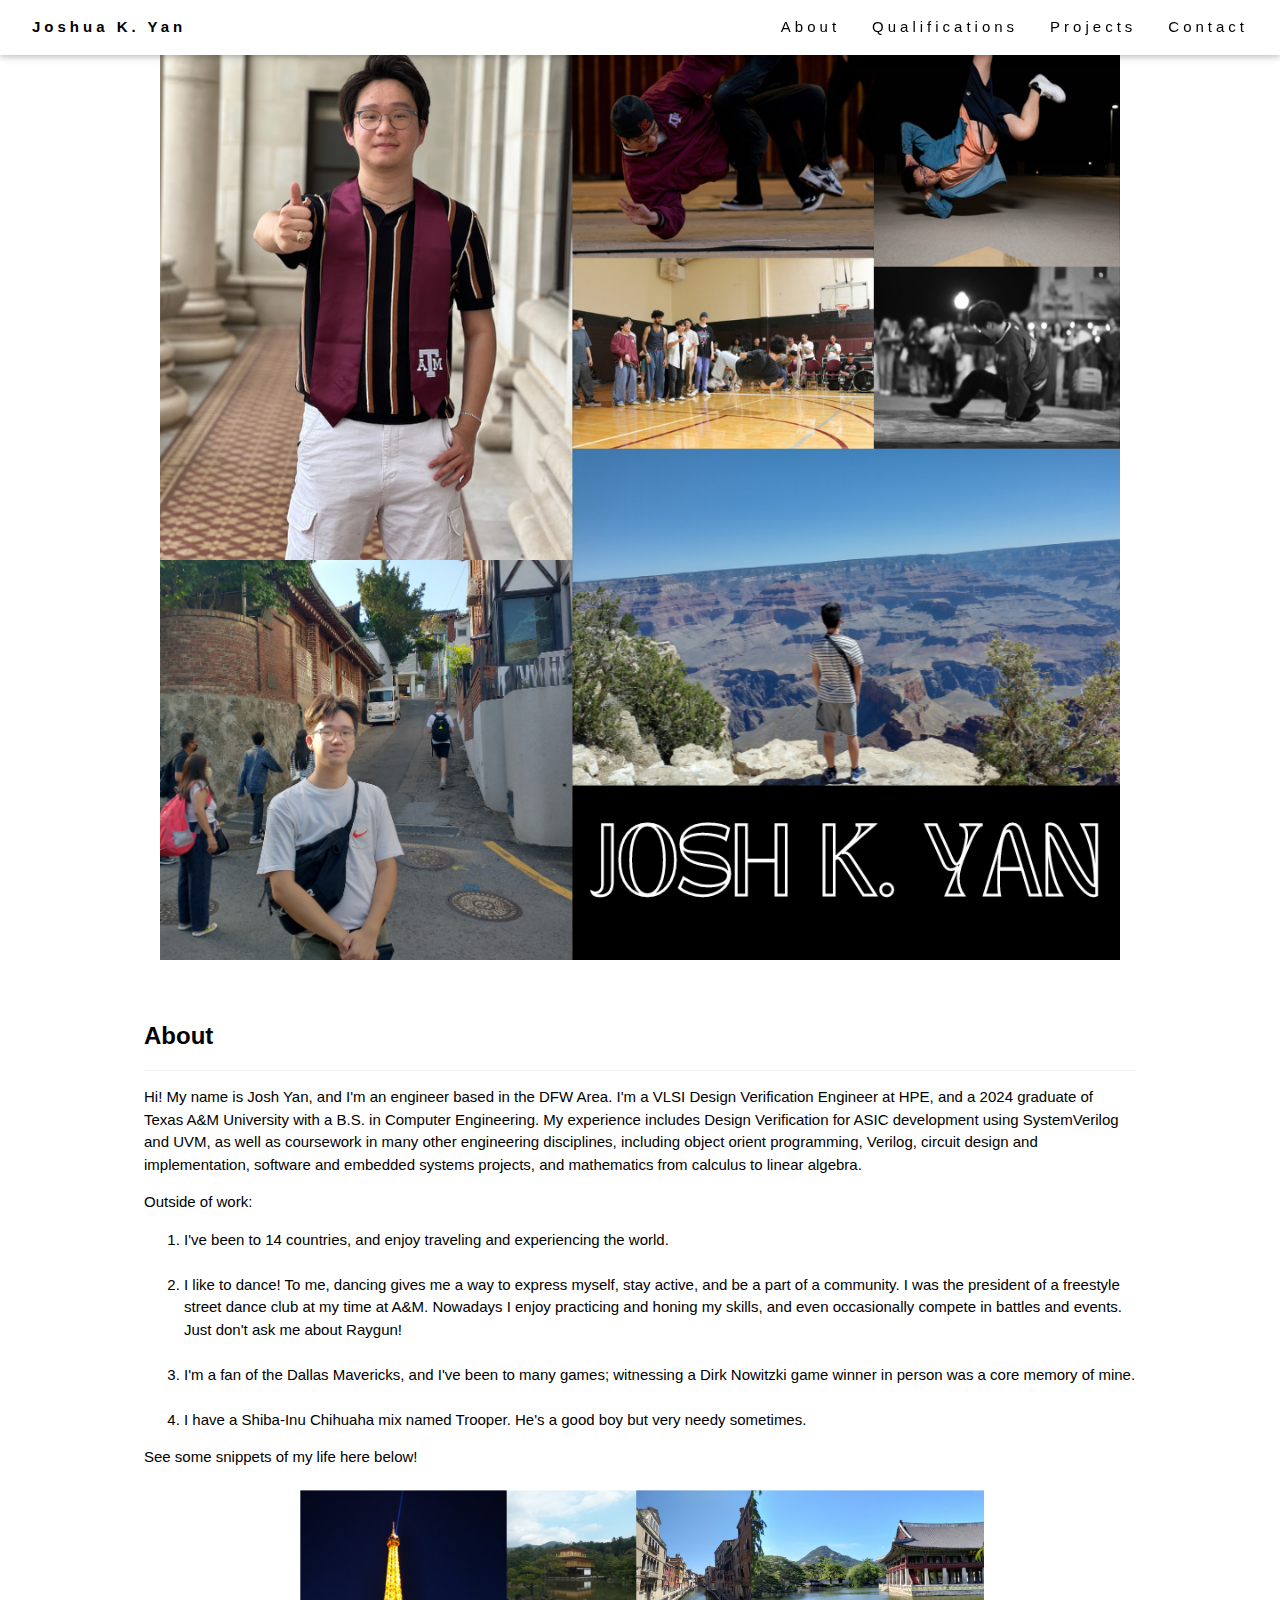
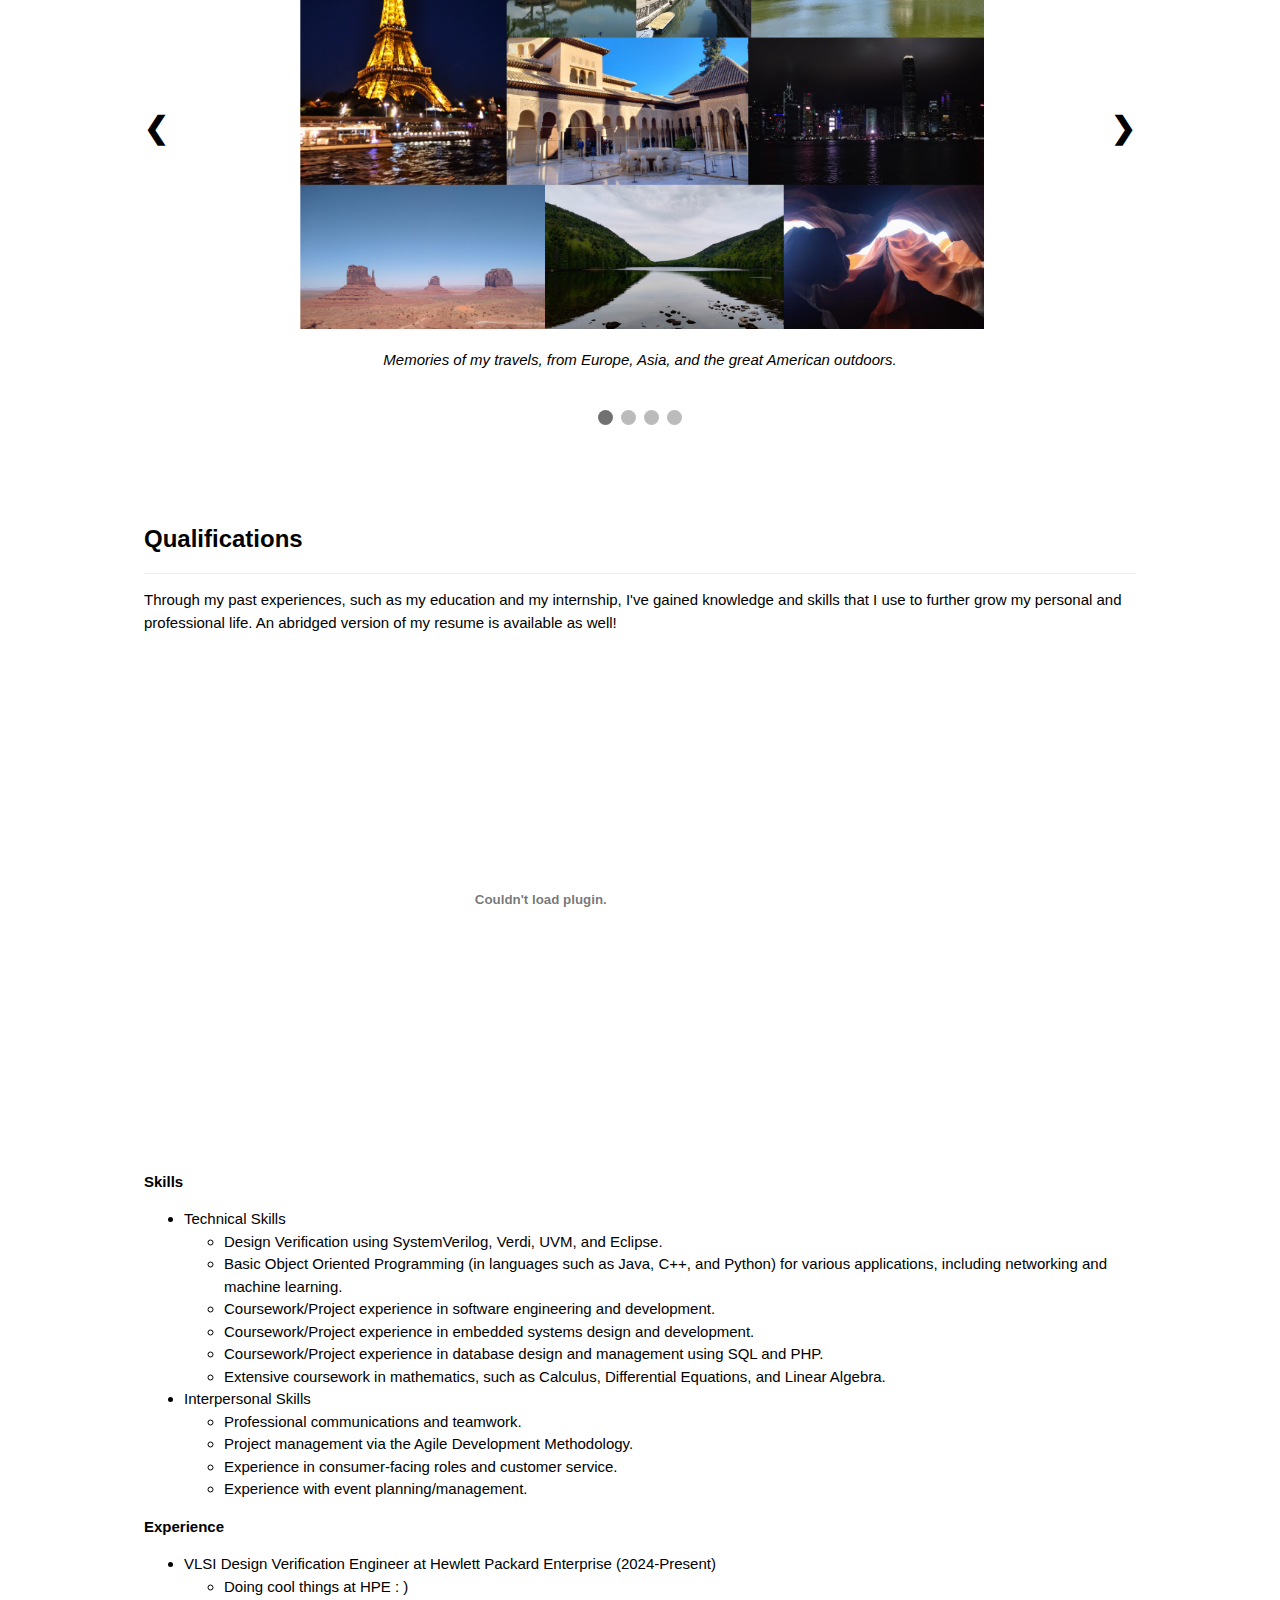
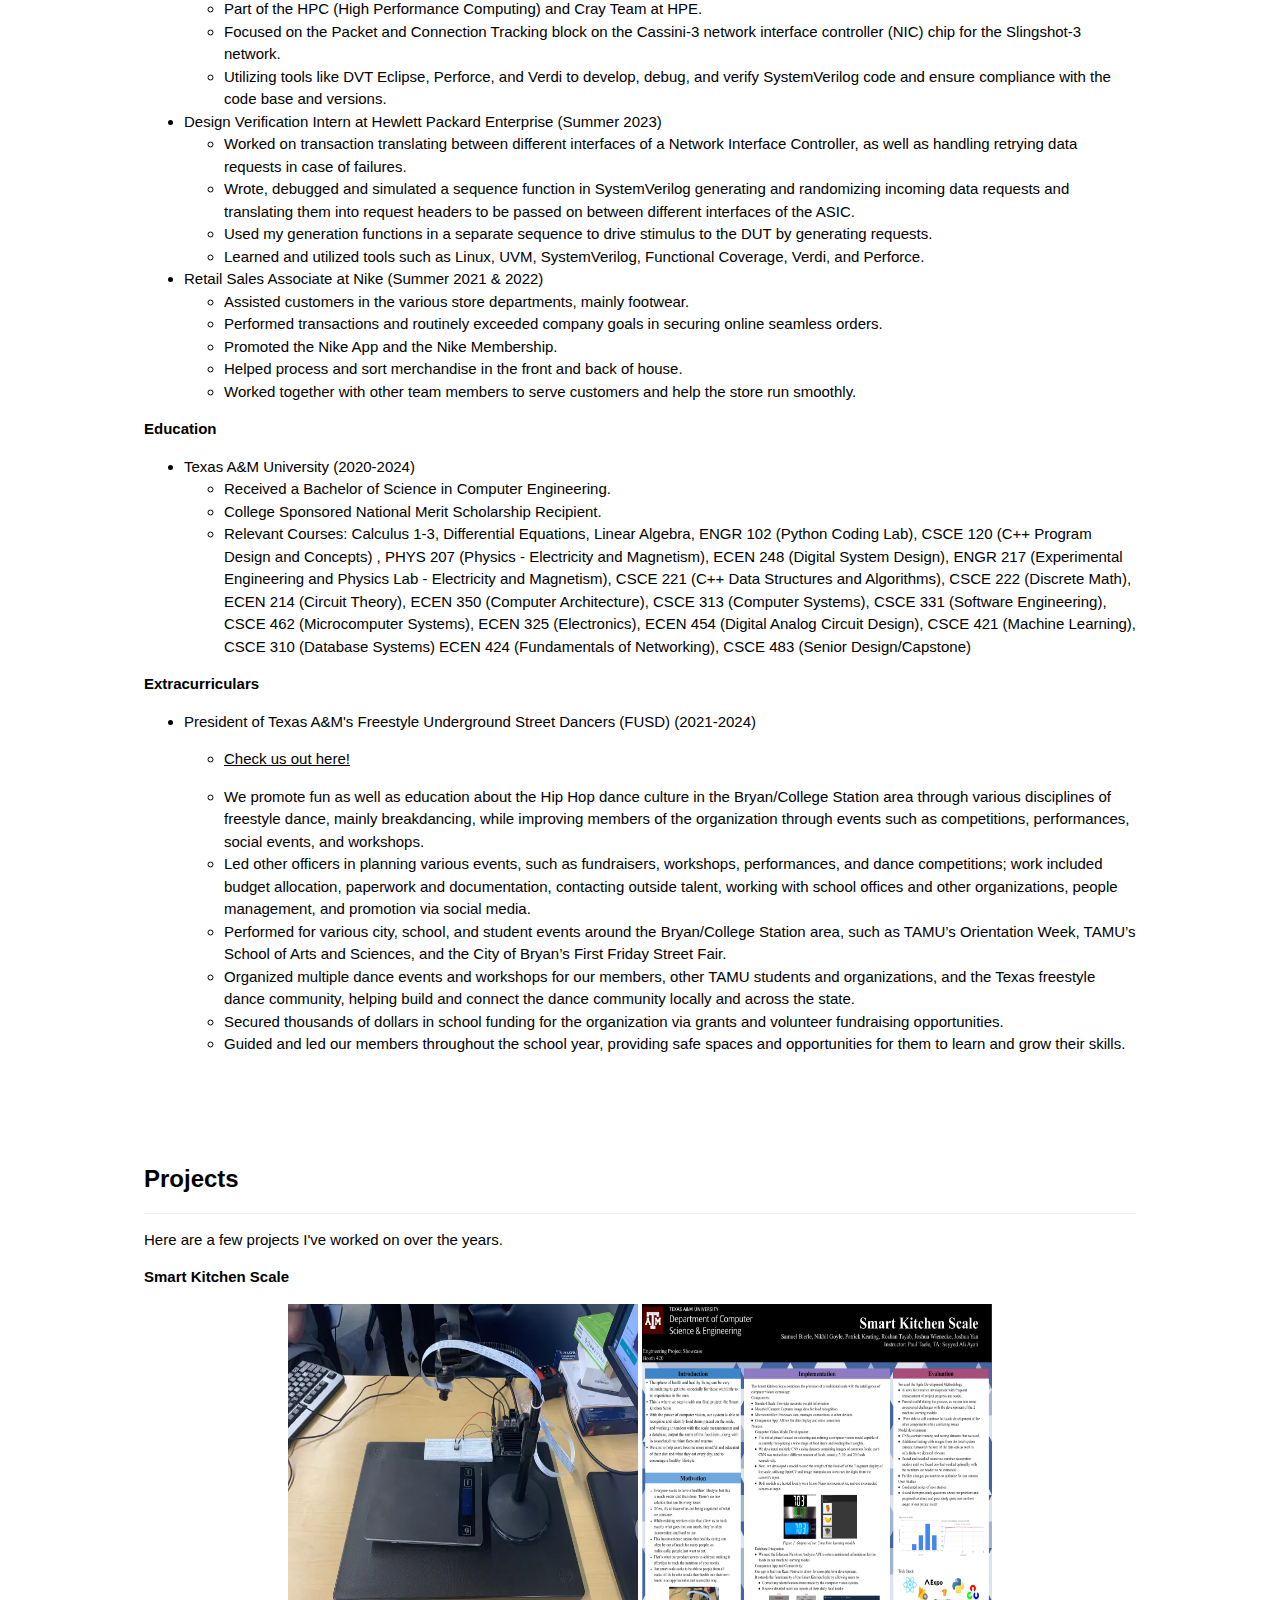
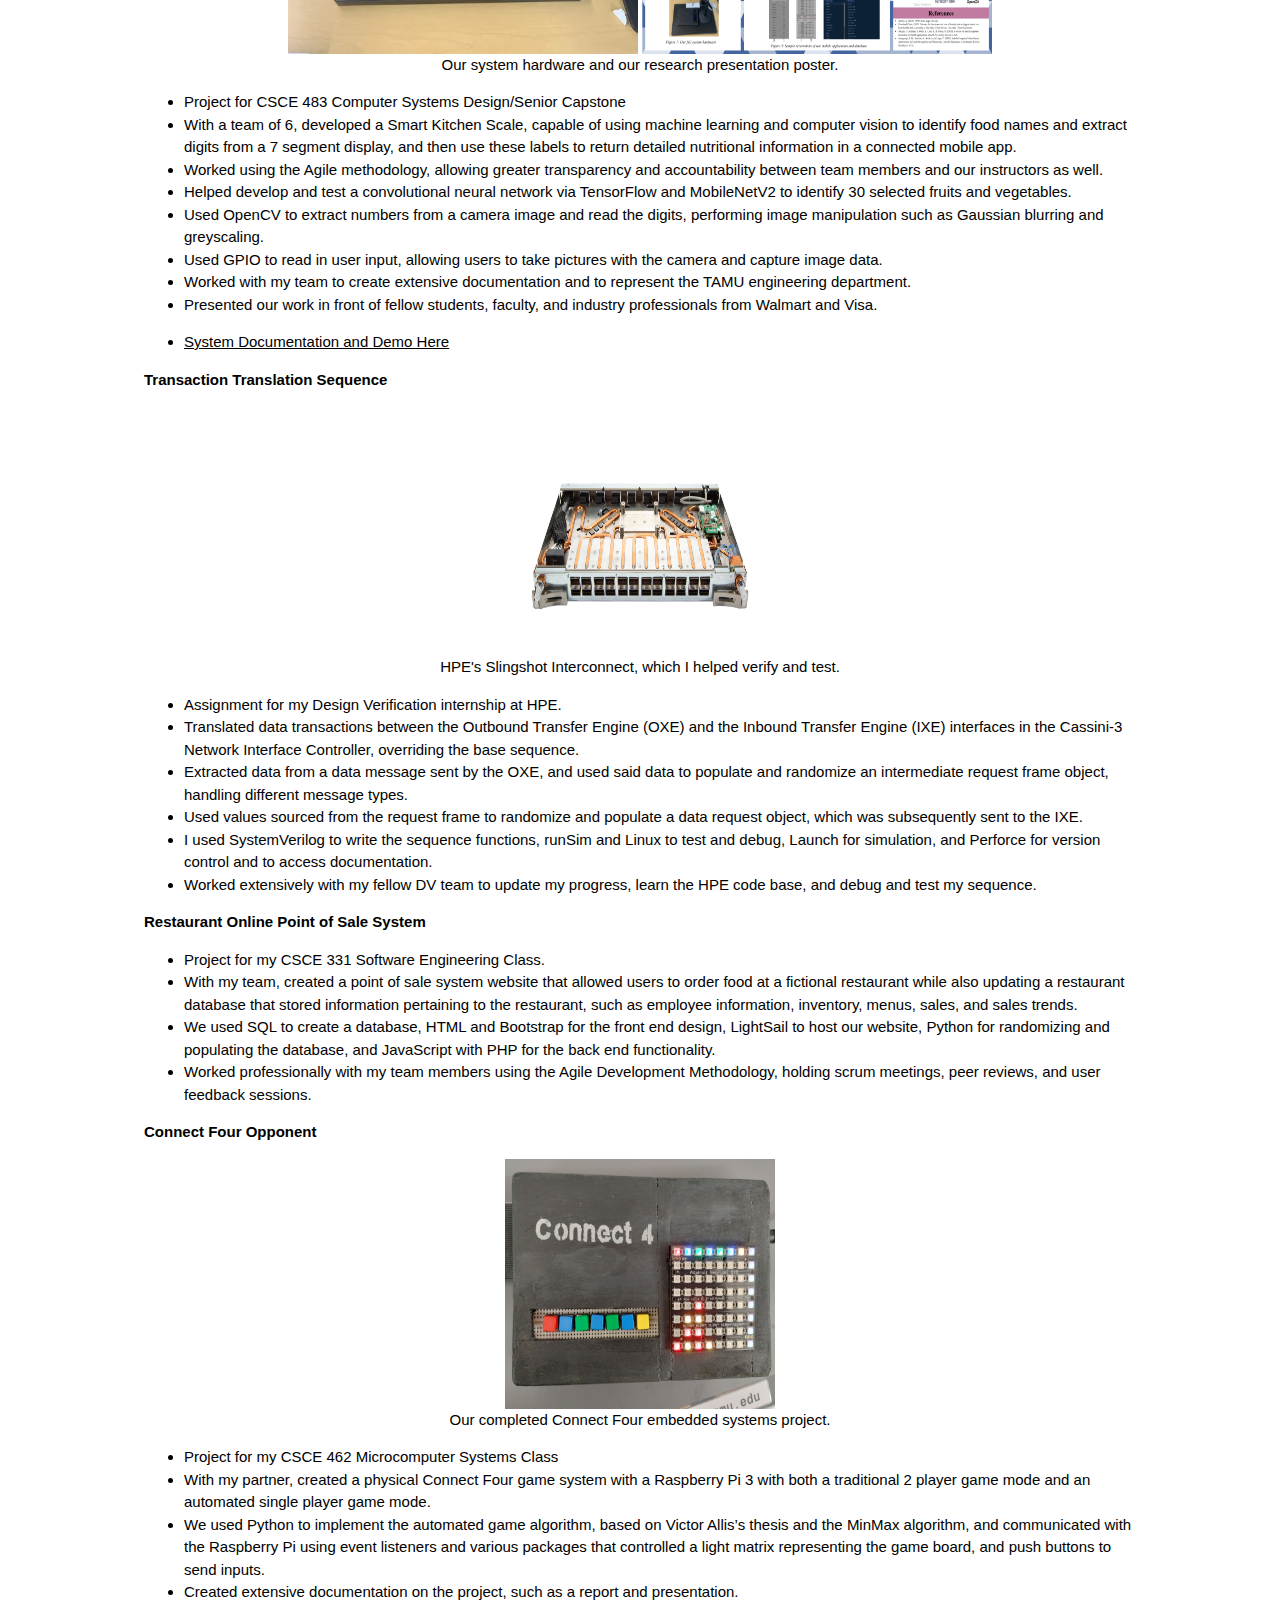
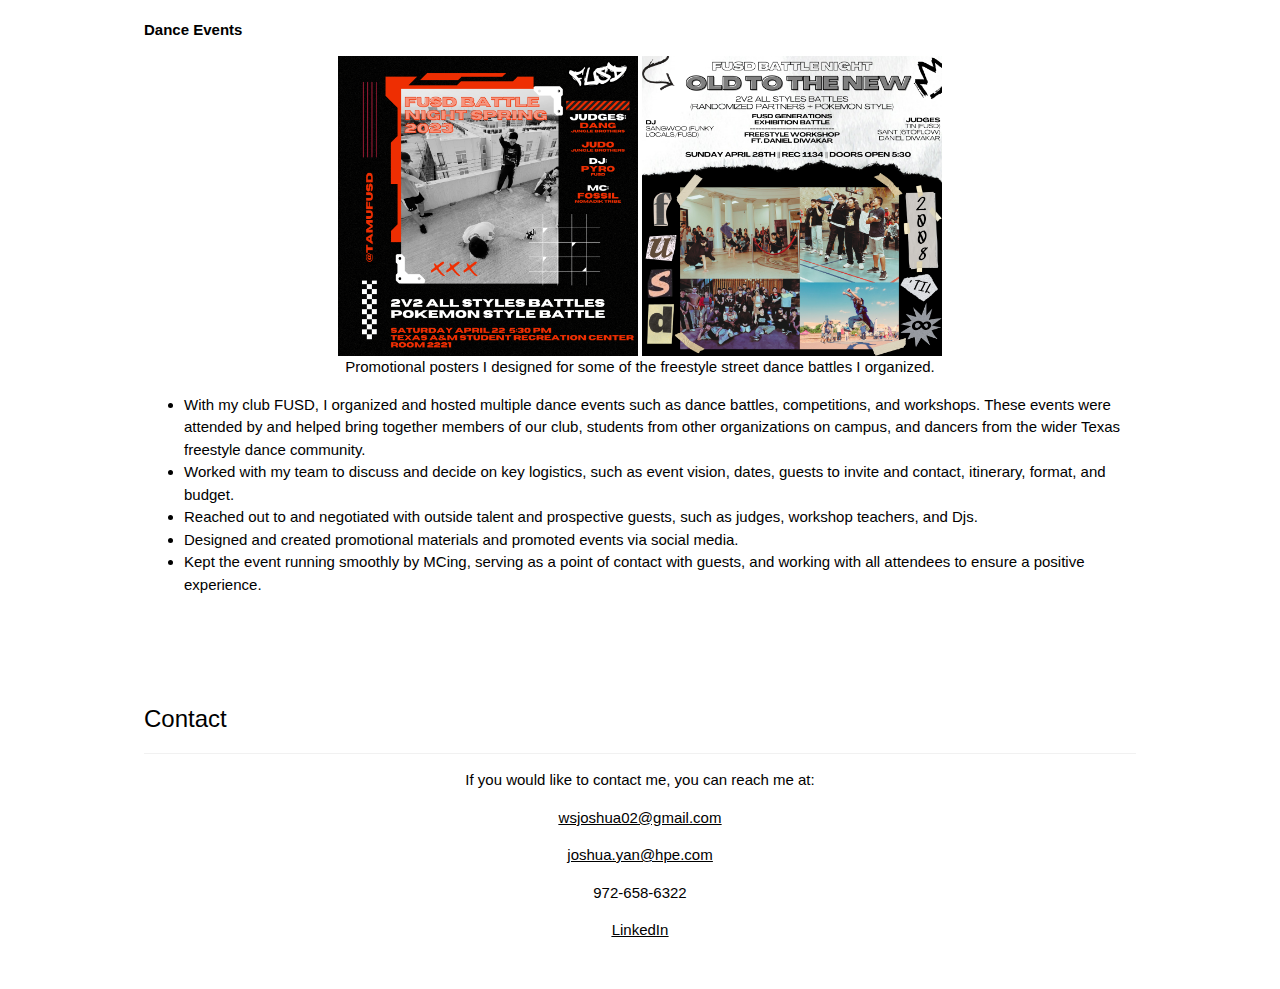
==== commit fb1bd1a1: "slideshow, text and image changes" ====
--- a/index.html
+++ b/index.html
@@ -7,7 +7,7 @@
       <!-- Float links to the right. Hide them on small screens -->
       <div class="w3-right w3-hide-small">
         <a href="#about" class="w3-bar-item w3-button">About</a>
-        <a href="#resume" class="w3-bar-item w3-button">Resume</a>
+        <a href="#qualifications" class="w3-bar-item w3-button">Qualifications</a>
         <a href="#projects" class="w3-bar-item w3-button">Projects</a>
         <a href="#contact" class="w3-bar-item w3-button">Contact</a>
       </div>
@@ -21,49 +21,100 @@
     <img src="Personal Collage.png" alt="Collage" class="center" style="width:75%; margin:0 auto;">
   </div>
   <div class="w3-container w3-padding-32" id="about" style="width:80%; margin:0 auto;">
-    <h3 class="w3-border-bottom w3-border-light-grey w3-padding-16">About</h3>
+    <h3 class="w3-border-bottom w3-border-light-grey w3-padding-16"><strong>About</strong></h3>
     <p>Hi! My name is Josh Yan, and I'm an engineer based in the DFW Area.
-      I'm an ASIC Design Verification Engineer at HPE, and a 2024 Computer Engineering graduate 
-      of Texas A&M University. My experience includes Design Verification for ASIC development 
-      in my previous summer internship using SystemVerilog and UVM, as well as coursework in 
-      C++, Verilog, circuit design and implementation, and mathematics from calculus to linear algebra.
+      I'm a VLSI Design Verification Engineer at HPE, and a 2024 graduate 
+      of Texas A&M University with a B.S. in Computer Engineering. My experience includes 
+      Design Verification for ASIC development using SystemVerilog and UVM, as well as 
+      coursework in many other engineering disciplines, including object orient programming, 
+      Verilog, circuit design and implementation, software and embedded systems projects,
+      and mathematics from calculus to linear algebra.
     </p>
     <p>Outside of work:</p>
     <ol class="center">
-      <li>I've been to 14 countries, and enjoy traveling and experiencing the world.</li>
+      <li>I've been to 14 countries, and enjoy traveling and experiencing the world.
+      </li>
       <br>
-      <li>I like to dance! I was the president of a freestyle street dance club at my time at A&M. Nowadays I enjoy practicing
+      <li>I like to dance! To me, dancing gives me a way to express myself, stay active, and be a part of a community.
+        I was the president of a freestyle street dance club at my time at A&M. Nowadays I enjoy practicing
         and honing my skills, and even occasionally compete in battles and events. Just don't ask me about Raygun!</li>
       <br>
       <li>I'm a fan of the Dallas Mavericks, and I've been to many games; witnessing a Dirk Nowitzki game winner in person was a core memory of mine.</li>
       <br>
       <li>I have a Shiba-Inu Chihuaha mix named Trooper. He's a good boy but very needy sometimes.</li>
   </ol>
-  <p>See some snippets of my life here!</p>
-  <br>
+  <p>See some snippets of my life here below!</p>
+  <style>
+
+.slideshow-container {
+  max-width: 1000px;
+  position: relative;
+  margin: auto;
+}
+    /* Position the "next button" to the right */
+  .prev{
+    left: 0;
+  }
+  .next {
+    right: 0;
+  }
+  /* Next & previous buttons */
+  .prev, .next {
+    cursor: pointer;
+    position: absolute;
+    top: 50%;
+    width: auto;
+    margin-top: -22px;
+    color: black;
+    font-weight: bold;
+    font-size: 30px;
+    transition: 0.6s ease;
+    border-radius: 0 3px 3px 0;
+    user-select: none;
+  }
+
+    /* The dots/bullets/indicators */
+  .dot {
+    cursor: pointer;
+    height: 15px;
+    width: 15px;
+    margin: 0 2px;
+    background-color: #bbb;
+    border-radius: 50%;
+    display: inline-block;
+    transition: background-color 0.6s ease;
+  }
+  .active, .dot:hover {
+  background-color: #717171;
+  }
+  </style>
    <!-- Slideshow container -->
    <div class="slideshow-container"style="text-align:center">
 
     <div class="mySlides fade">
       <div class="numbertext"></div>
-      <img class="center" width="600" height="350" src="new collage.JPG">
+      <img class="center" width="700" height="450" src="new collage.png">
+      <p><em>Memories of my travels, from Europe, Asia, and the great American outdoors.</em></p>
     </div>
 
     <div class="mySlides fade">
       <div class="numbertext"></div>
-      <video width="350" height="350" controls>
+      <video width="450" height="450" controls>
         <source src="dance stuff (1).mp4" type="video/mp4">
       </video>
+      <p><em>Some shots and clips of me getting down at local dance events.</em></p>
     </div>
 
     <div class="mySlides fade">
       <div class="numbertext"></div>
-      <img   class="center" src="mavs.jpg"  width = 350 height="300" src="mavs.jpg">
+      <img   class="center" src="mavs.jpg"  width = 450 height="400" src="mavs.jpg">
+      <p><em>My view from when I got to go to my first Conference Finals game.</em></p>
     </div>
 
     <div class="mySlides fade">
       <div class="numbertext"></div>
-      <img   class="center" src="trooper.jpg"  width = 250 height="320" src="trooper.jpg">
+      <img   class="center" src="trooper.jpg"  width = 350 height="420" src="trooper.jpg">
+      <p><em>My dog Trooper, during the golden hour.</em></p>
     </div>
 
 
@@ -108,36 +159,59 @@
       slides[slideIndex-1].style.display = "block";  
       dots[slideIndex-1].className += " active";
     }
-    </script>
-
-  </div>
-
-  <div class="w3-container w3-padding-32" id="resume" style="width:80%; margin:0 auto;">
-    <h3 class="w3-border-bottom w3-border-light-grey w3-padding-16">Resume</h3>
+  </script>
+
+  </div>
+
+  <div class="w3-container w3-padding-32" id="qualifications" style="width:80%; margin:0 auto;">
+    <h3 class="w3-border-bottom w3-border-light-grey w3-padding-16"><strong>Qualifications</strong></h3>
+    
     <div class="text-box">
+      <p style>Through my past experiences, such as my education and my internship, I've gained knowledge and skills that I use to further grow my personal and professional life. 
+        An abridged version of my resume is available as well!</p>
+      <embed class="pdf" src="JoshuaYan2024Resume.pdf" width="80%" height="500">
+      <p style><strong>Skills</strong></p> 
+      <ul>
+        <li>Technical Skills</li>
+        <ul>
+            <li>Design Verification using SystemVerilog, Verdi, UVM, and Eclipse.</li>
+            <li>Basic Object Oriented Programming (in languages such as Java, C++, and Python) for various applications, including networking and machine learning.</li>
+            <li>Coursework/Project experience in software engineering and development.</li>
+            <li>Coursework/Project experience in embedded systems design and development.</li>
+            <li>Coursework/Project experience in database design and management using SQL and PHP.</li>
+            <li>Extensive coursework in mathematics, such as Calculus, Differential Equations, and Linear Algebra.</li>
+        </ul>
+        <li>Interpersonal Skills</li>
+        <ul>
+            <li>Professional communications and teamwork.</li>
+            <li>Project management via the Agile Development Methodology.</li>
+            <li>Experience in consumer-facing roles and customer service.</li>
+            <li>Experience with event planning/management.</li>
+        </ul>
+    </ul> 
       <p style><strong>Experience</strong></p>
       <ul>
-          <li>VLSI Design Verification Engineer at Hewlett Packard Enterprise</li>
+          <li>VLSI Design Verification Engineer at Hewlett Packard Enterprise (2024-Present)</li>
           <ul>
               <li>Doing cool things at HPE : )</li>
-              <li>Part of the HPC (High Performance Computing) and Cray Team at HPE</li>
-              <li>Focused on the Packet and Connection Tracking block on the Cassini-3 network interface controller (NIC) chip for the Slingshot-3 network</li>
+              <li>Part of the HPC (High Performance Computing) and Cray Team at HPE.</li>
+              <li>Focused on the Packet and Connection Tracking block on the Cassini-3 network interface controller (NIC) chip for the Slingshot-3 network.</li>
+              <li>Utilizing tools like DVT Eclipse, Perforce, and Verdi to develop, debug, and verify SystemVerilog code and ensure compliance with the code base and versions.</li>
           </ul>
           <li>Design Verification Intern at Hewlett Packard Enterprise (Summer 2023)</li>
           <ul>
-              <li>Worked on transaction translating between different interfaces of a Network Interface Controller, as well as handling retrying data requests in case of failures</li>
-              <li>Wrote, debugged and simulated a sequence function in SystemVerilog generating and randomizing incoming data requests and translating them into request headers to be passed on between different interfaces of the ASIC</li>
-              <li>Used my generation functions in a separate sequence to drive stimulus to the DUT by generating requests</li>
-              <li>Learned and utilized tools such as Linux, UVM, SystemVerilog, Functional Coverage, Verdi, and Perforce</li>
+              <li>Worked on transaction translating between different interfaces of a Network Interface Controller, as well as handling retrying data requests in case of failures.</li>
+              <li>Wrote, debugged and simulated a sequence function in SystemVerilog generating and randomizing incoming data requests and translating them into request headers to be passed on between different interfaces of the ASIC.</li>
+              <li>Used my generation functions in a separate sequence to drive stimulus to the DUT by generating requests.</li>
+              <li>Learned and utilized tools such as Linux, UVM, SystemVerilog, Functional Coverage, Verdi, and Perforce.</li>
           </ul>
           <li>Retail Sales Associate at Nike (Summer 2021 & 2022)
               <ul>
-                  <li>Assisted customers in the various store departments, mainly footwear</li>
-                  <li>Performed transactions and routinely exceeded company goals in online seamless orders</li>
-                  <li>Promoted the Nike App and the Nike Membership</li>
-                  <li>Kept the store clean and organized</li>
-                  <li>Helped process and sort merchandise</li>
-                  <li>Worked together with other team members to serve customers and help the store run smoothly</li>
+                  <li>Assisted customers in the various store departments, mainly footwear.</li>
+                  <li>Performed transactions and routinely exceeded company goals in securing online seamless orders.</li>
+                  <li>Promoted the Nike App and the Nike Membership.</li>
+                  <li>Helped process and sort merchandise in the front and back of house.</li>
+                  <li>Worked together with other team members to serve customers and help the store run smoothly.</li>
               </ul>
           </li>
       </ul>
@@ -145,7 +219,8 @@
       <ul>
           <li>Texas A&M University (2020-2024)
               <ul>
-                  <li>B.S. Computer Engineering</li>
+                  <li>Received a Bachelor of Science in Computer Engineering.</li>
+                  <li>College Sponsored National Merit Scholarship Recipient.</li>
                   <li>Relevant Courses: Calculus 1-3, Differential Equations, Linear Algebra, 
                     ENGR 102 (Python Coding Lab),  CSCE 120 (C++ Program Design and Concepts) ,
                     PHYS 207 (Physics - Electricity and Magnetism), ECEN 248 (Digital System Design), 
@@ -165,11 +240,11 @@
           <ul>
               <li><a href="https://linktr.ee/TAMUFUSD"><p><u>Check us out here!</u></p></a></li>
               <li>We promote fun as well as education about the Hip Hop dance culture in the Bryan/College Station area through various disciplines of freestyle dance, mainly breakdancing, while improving members of the organization through events such as competitions, performances, social events, and workshops.</li>
-              <li>Led other officers in planning various events, such as fundraisers, workshops, performances, and dance competitions; work included budget allocation, paperwork and documentation, contacting outside talent, working with school offices and other organizations, people management, and promotion via social media</li>
-              <li>Performed for various city, school, and student events around the Bryan/College Station area, such as TAMU’s Orientation Week, TAMU’s School of Arts and Sciences, and the City of Bryan’s First Friday Street Fair</li>
+              <li>Led other officers in planning various events, such as fundraisers, workshops, performances, and dance competitions; work included budget allocation, paperwork and documentation, contacting outside talent, working with school offices and other organizations, people management, and promotion via social media.</li>
+              <li>Performed for various city, school, and student events around the Bryan/College Station area, such as TAMU’s Orientation Week, TAMU’s School of Arts and Sciences, and the City of Bryan’s First Friday Street Fair.</li>
               <li>Organized multiple dance events and workshops for our members, other TAMU students and organizations, and the Texas freestyle dance community, helping build and connect the dance community locally and across the state.</li>
-              <li>Secured thousands of dollars in school funding for the organization via grants and volunteer fundraising opportunities</li>
-              <li>Guided and led our members throughout the school year, providing safe spaces and opportunities for them to learn and grow their skills</li>
+              <li>Secured thousands of dollars in school funding for the organization via grants and volunteer fundraising opportunities.</li>
+              <li>Guided and led our members throughout the school year, providing safe spaces and opportunities for them to learn and grow their skills.</li>
           </ul>
       </ul>
 
@@ -177,17 +252,19 @@
   </div>
 
   <div class="w3-container w3-padding-32" id="projects" style="width:80%; margin:0 auto;">
-    <h3 class="w3-border-bottom w3-border-light-grey w3-padding-16">Projects</h3>
+    <h3 class="w3-border-bottom w3-border-light-grey w3-padding-16"><strong>Projects</strong></h3>
     <p>Here are a few projects I've worked on over the years.</p>
 
     <p><strong>Smart Kitchen Scale</strong></p>
     <figure  style="text-align:center;">
-        <img  src="IMG_0290.webp"  width = 250 height="250" alt="">
-        <figcaption>An image of our system hardware.</figcaption>
+        <img  src="IMG_0290.webp"  width = 350 height="350" alt="">
+        <img  src="EPS Poster.pptx.png"  width = 350 height="350" alt="">
+        <figcaption>Our system hardware and our research presentation poster.</figcaption>
     </figure>
     <ul>
         <li>Project for CSCE 483 Computer Systems Design/Senior Capstone</li>
         <li>With a team of 6, developed a Smart Kitchen Scale, capable of using machine learning and computer vision to identify food names and extract digits from a 7 segment display, and then use these labels to return detailed nutritional information in a connected mobile app.</li>
+        <li>Worked using the Agile methodology, allowing greater transparency and accountability between team members and our instructors as well.</li>
         <li>Helped develop and test a convolutional neural network via TensorFlow and MobileNetV2 to identify 30 selected fruits and vegetables.</li>
         <li>Used OpenCV to extract numbers from a camera image and read the digits, performing image manipulation such as Gaussian blurring and greyscaling.</li>
         <li>Used GPIO to read in user input, allowing users to take pictures with the camera and capture image data.</li>
@@ -235,12 +312,13 @@
     <figure style="text-align:center;">
         <img  src="Battle Night Spring 2023 Still (1).png"  width = 300 height="300" alt="">
         <img  src="1.png"  width = 300 height="300" alt="">
-        <figcaption>Promotional posters I designed for some of the freestyle street dance competitions I organized.</figcaption>
+        <figcaption>Promotional posters I designed for some of the freestyle street dance battles I organized.</figcaption>
     </figure>
     <ul>
-        <li>With my club FUSD, I organized and hosted multiple dance events such as dance battle competitions and workshops, bringing together freestyle dancers from our club, other organizations on campus, and from the wider Texas freestyle dance community.</li>
+        <li>With my club FUSD, I organized and hosted multiple dance events such as dance battles, competitions, and workshops. These events were attended by and
+          helped bring together members of our club, students from other organizations on campus, and dancers from the wider Texas freestyle dance community.</li>
         <li>Worked with my team to discuss and decide on key logistics, such as event vision, dates, guests to invite and contact, itinerary, format, and budget.</li>
-        <li>Reached out to and negotiated with outside talent, such as judges, workshop teachers, and Djs.</li>
+        <li>Reached out to and negotiated with outside talent and prospective guests, such as judges, workshop teachers, and Djs.</li>
         <li>Designed and created promotional materials and promoted events via social media.</li>
         <li>Kept the event running smoothly by MCing, serving as a point of contact with guests, and working with all attendees to ensure a positive experience.</li>
     </ul>
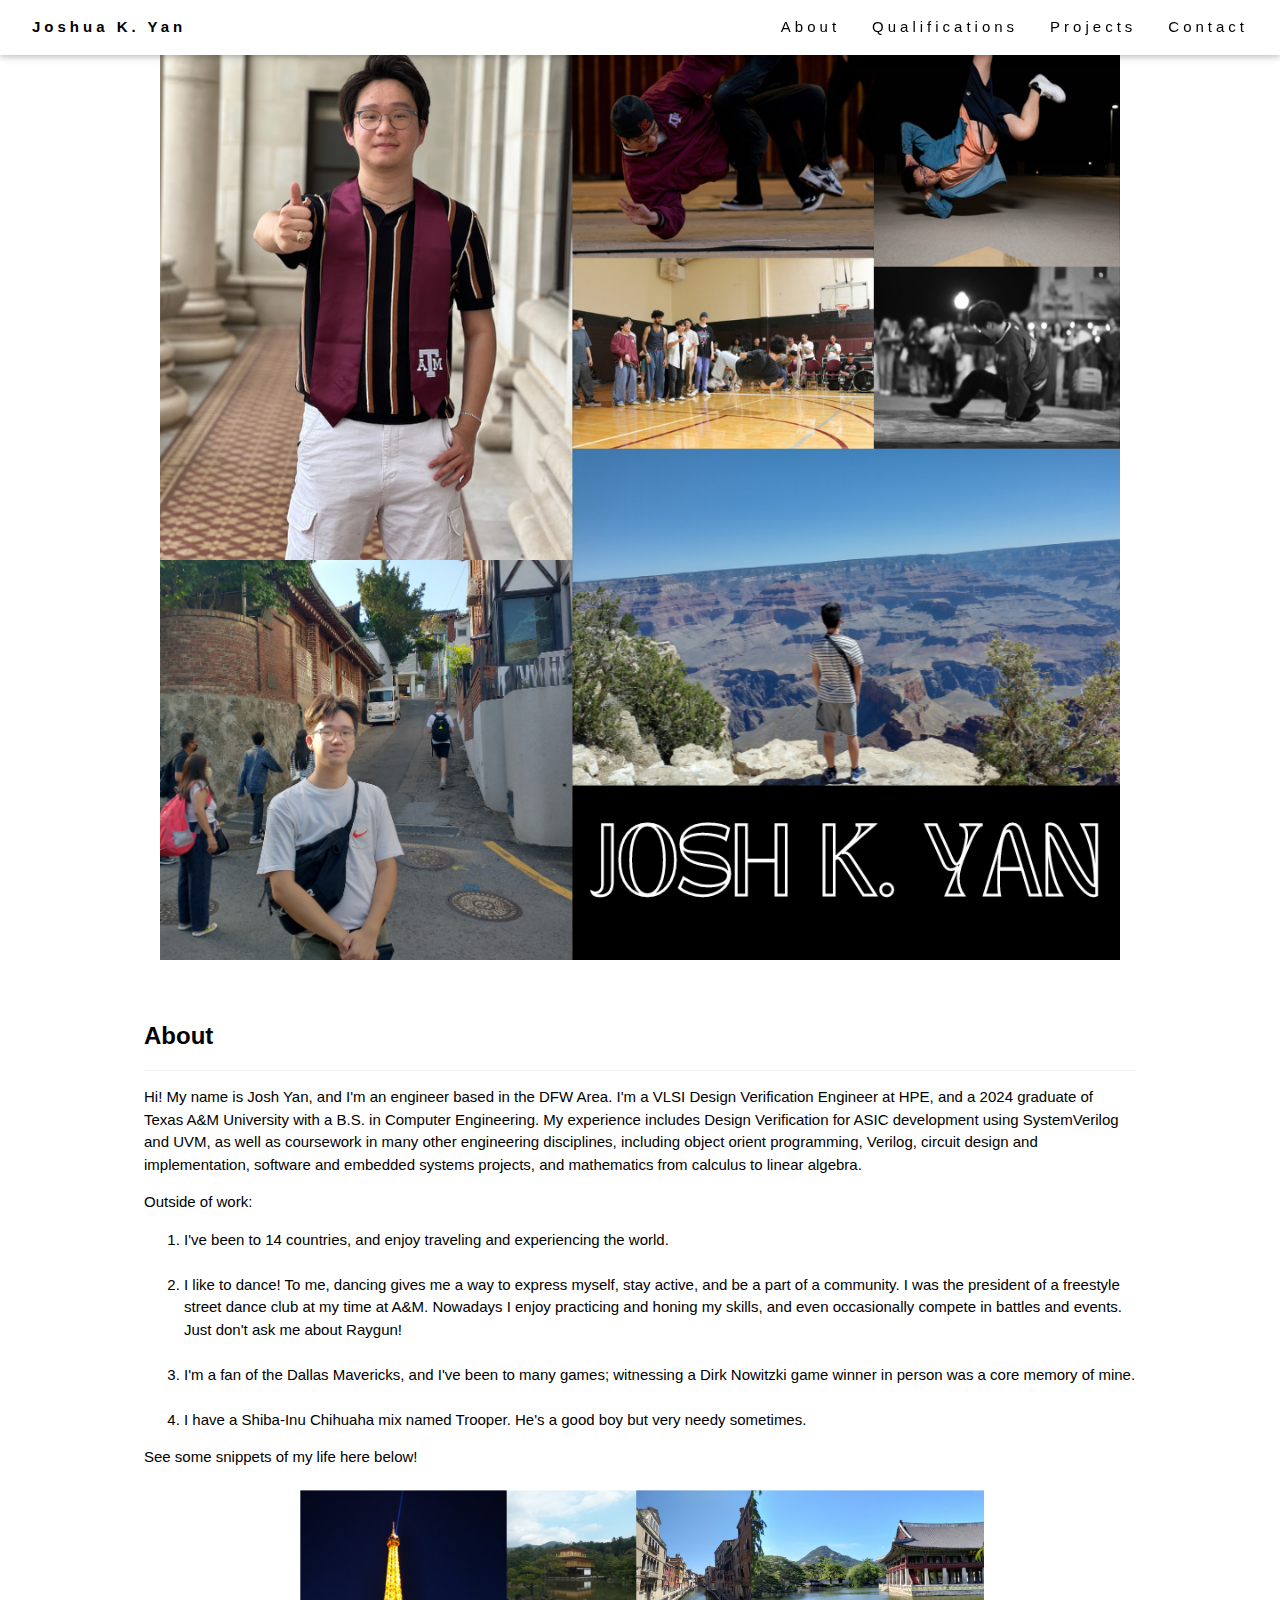
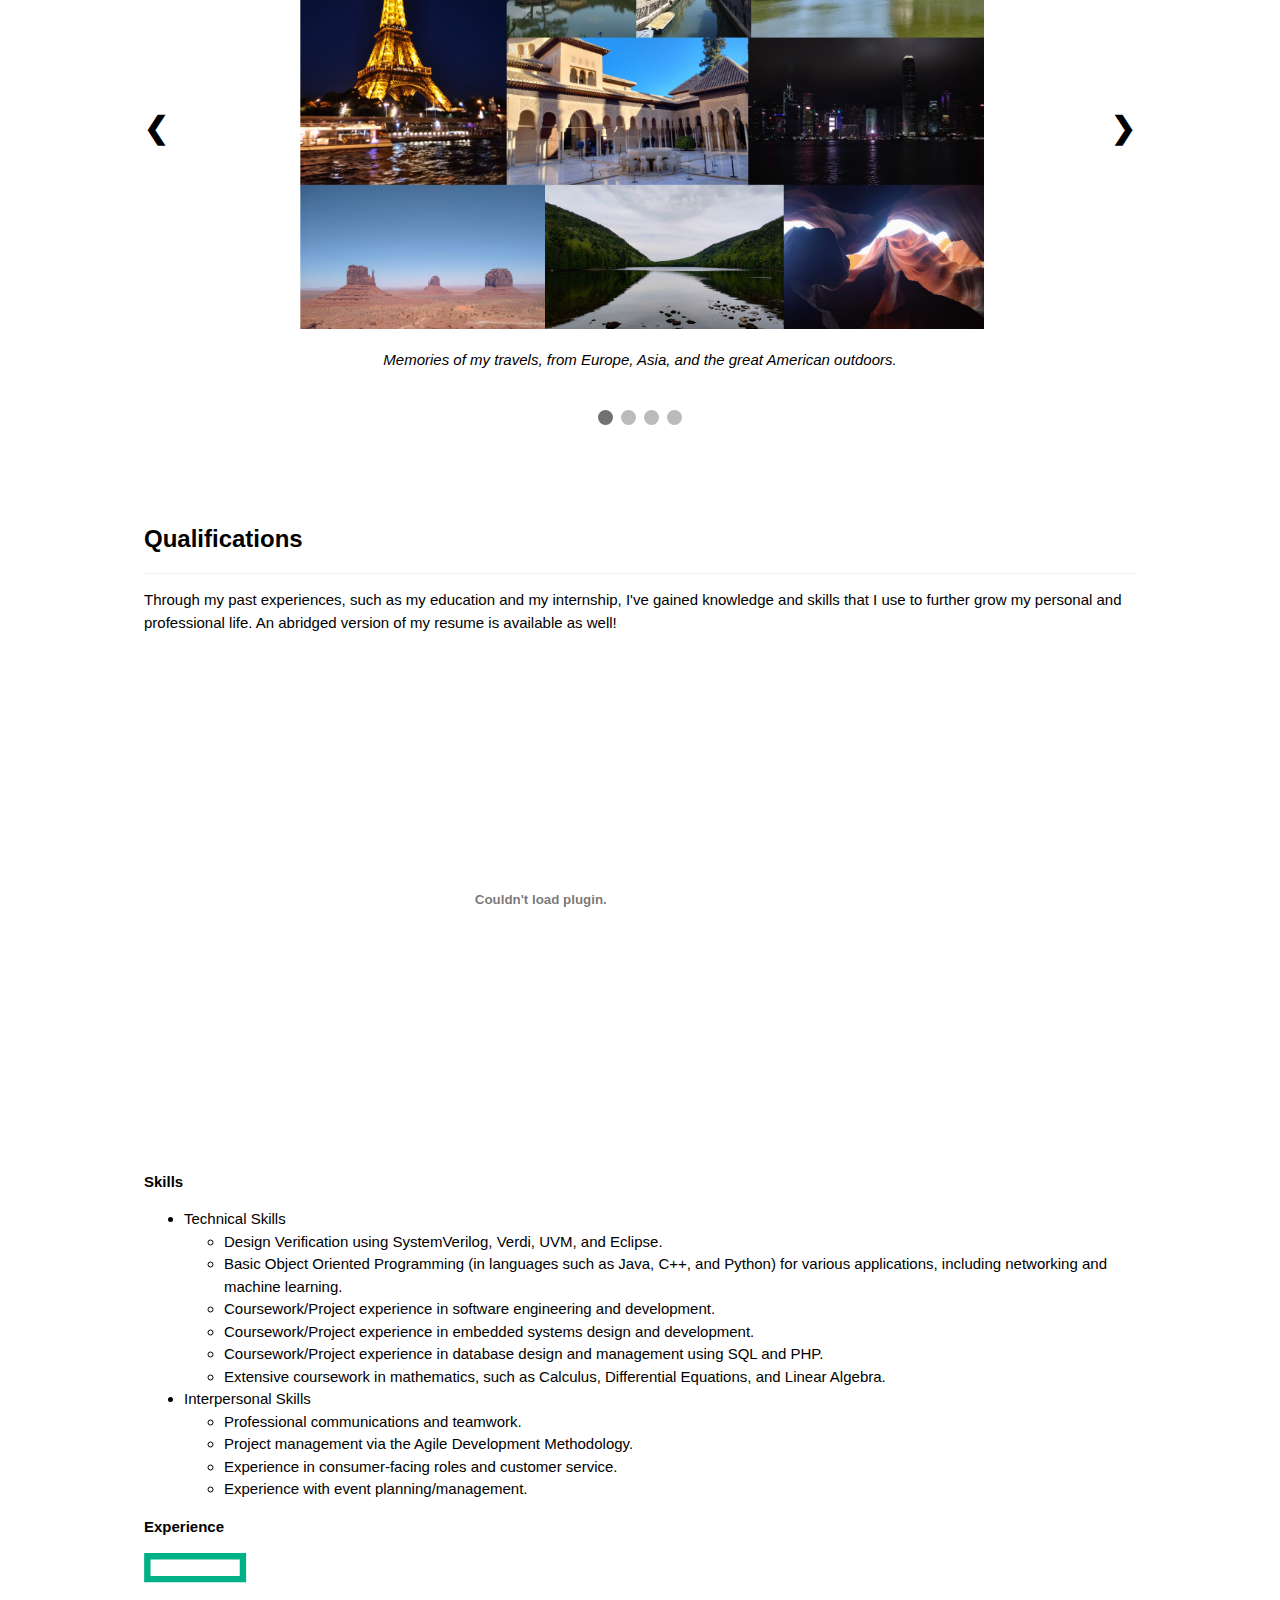
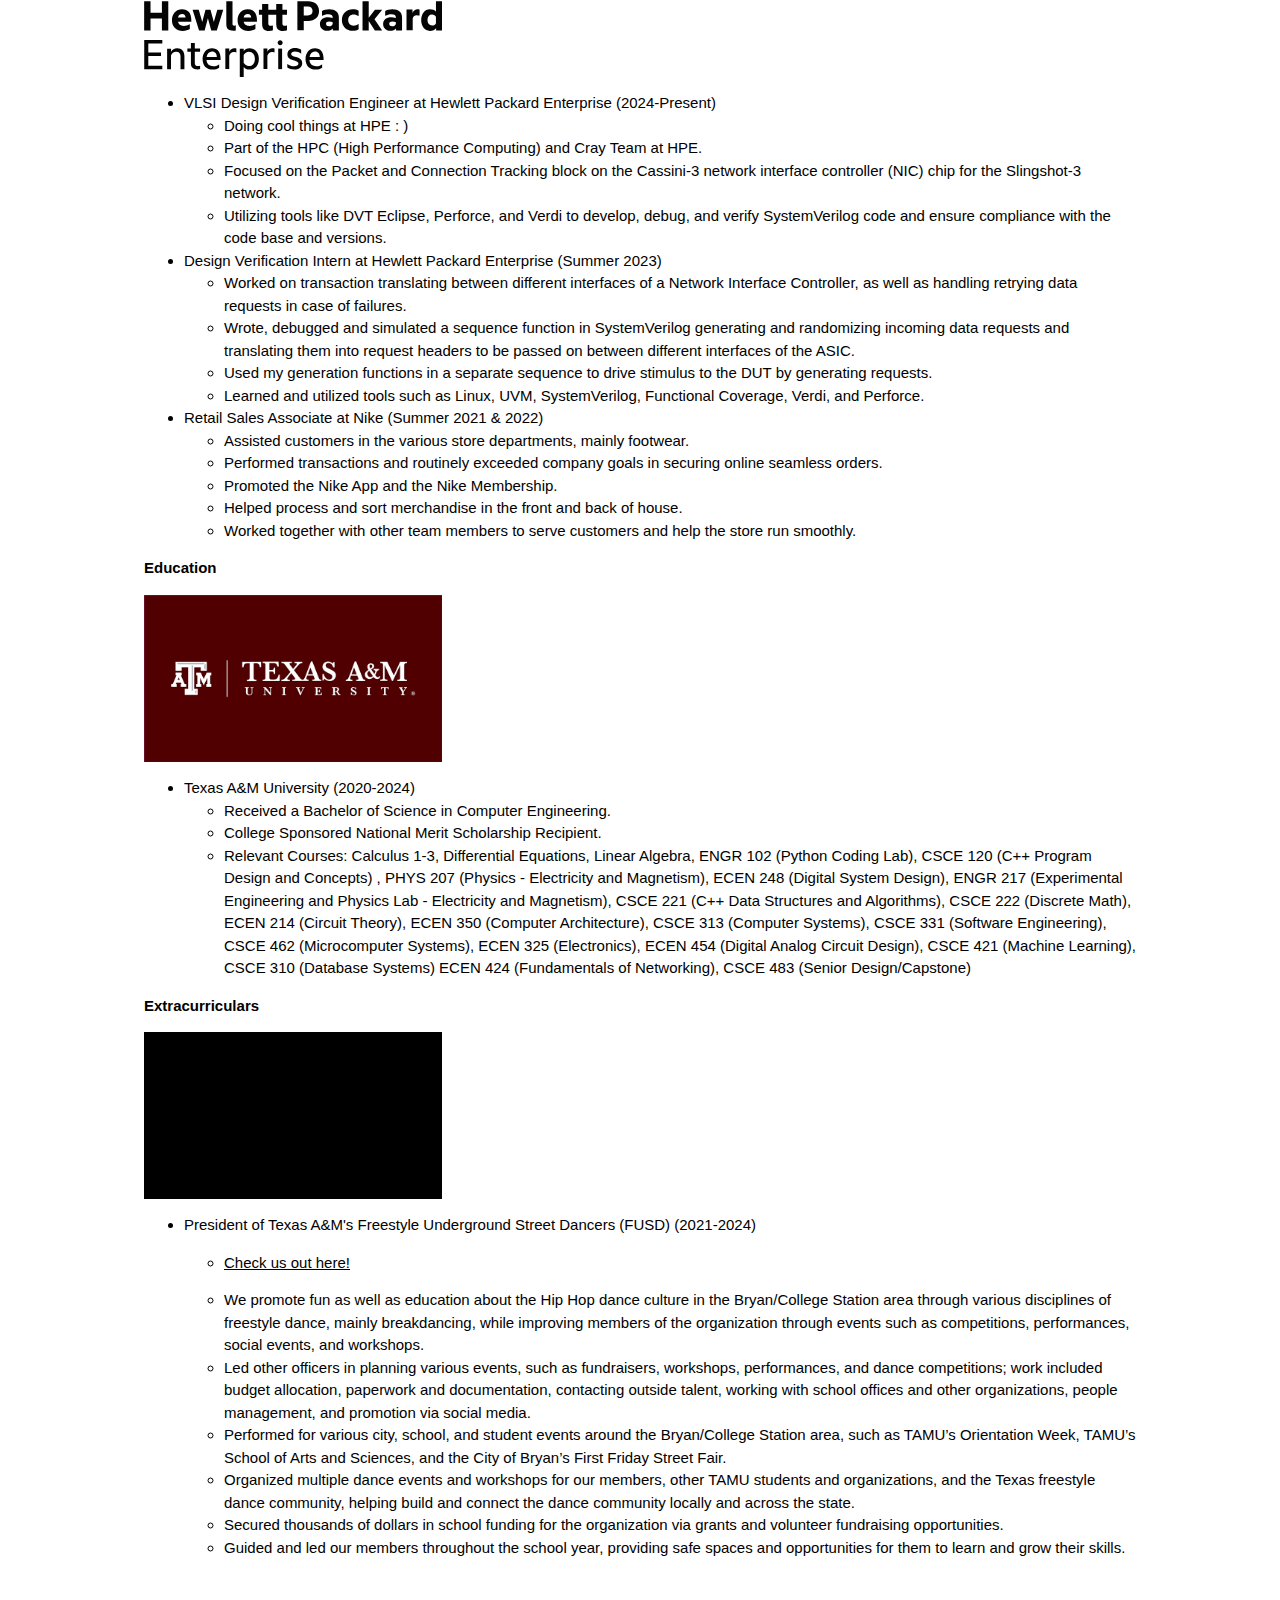
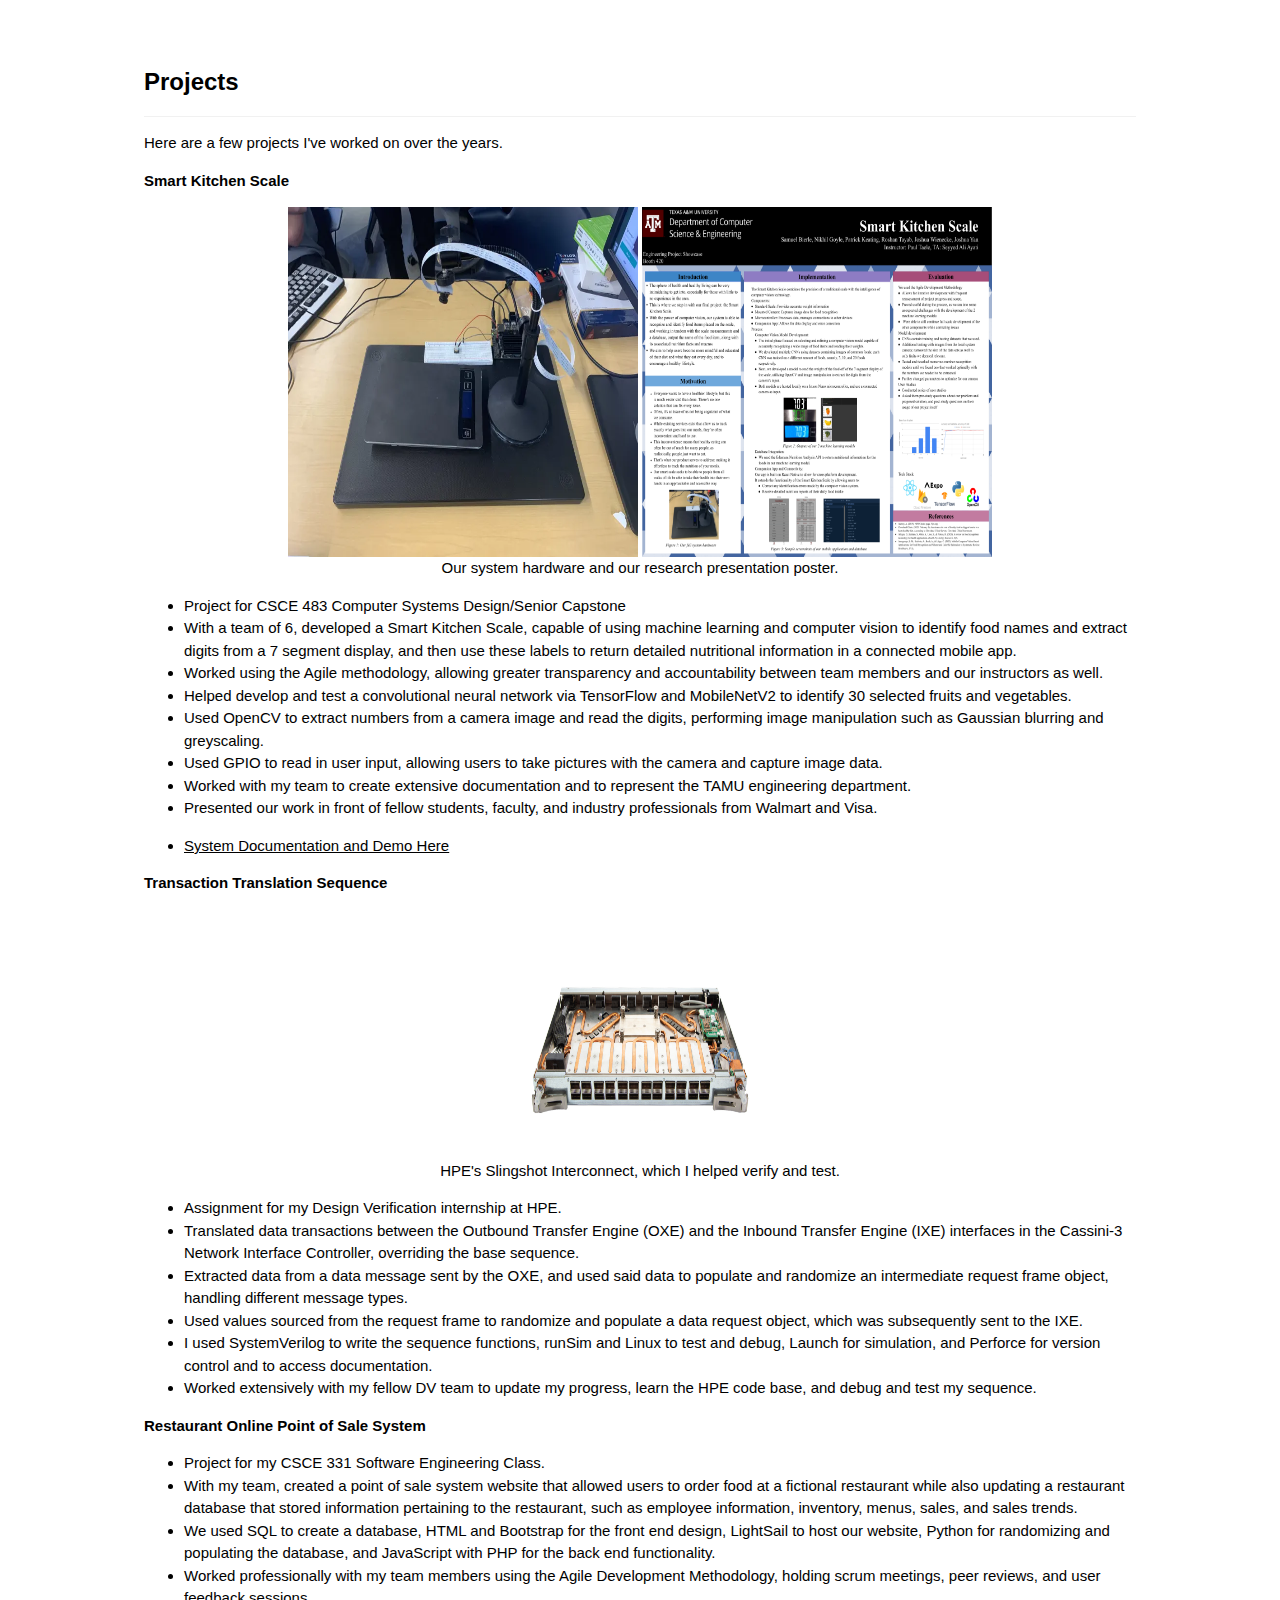
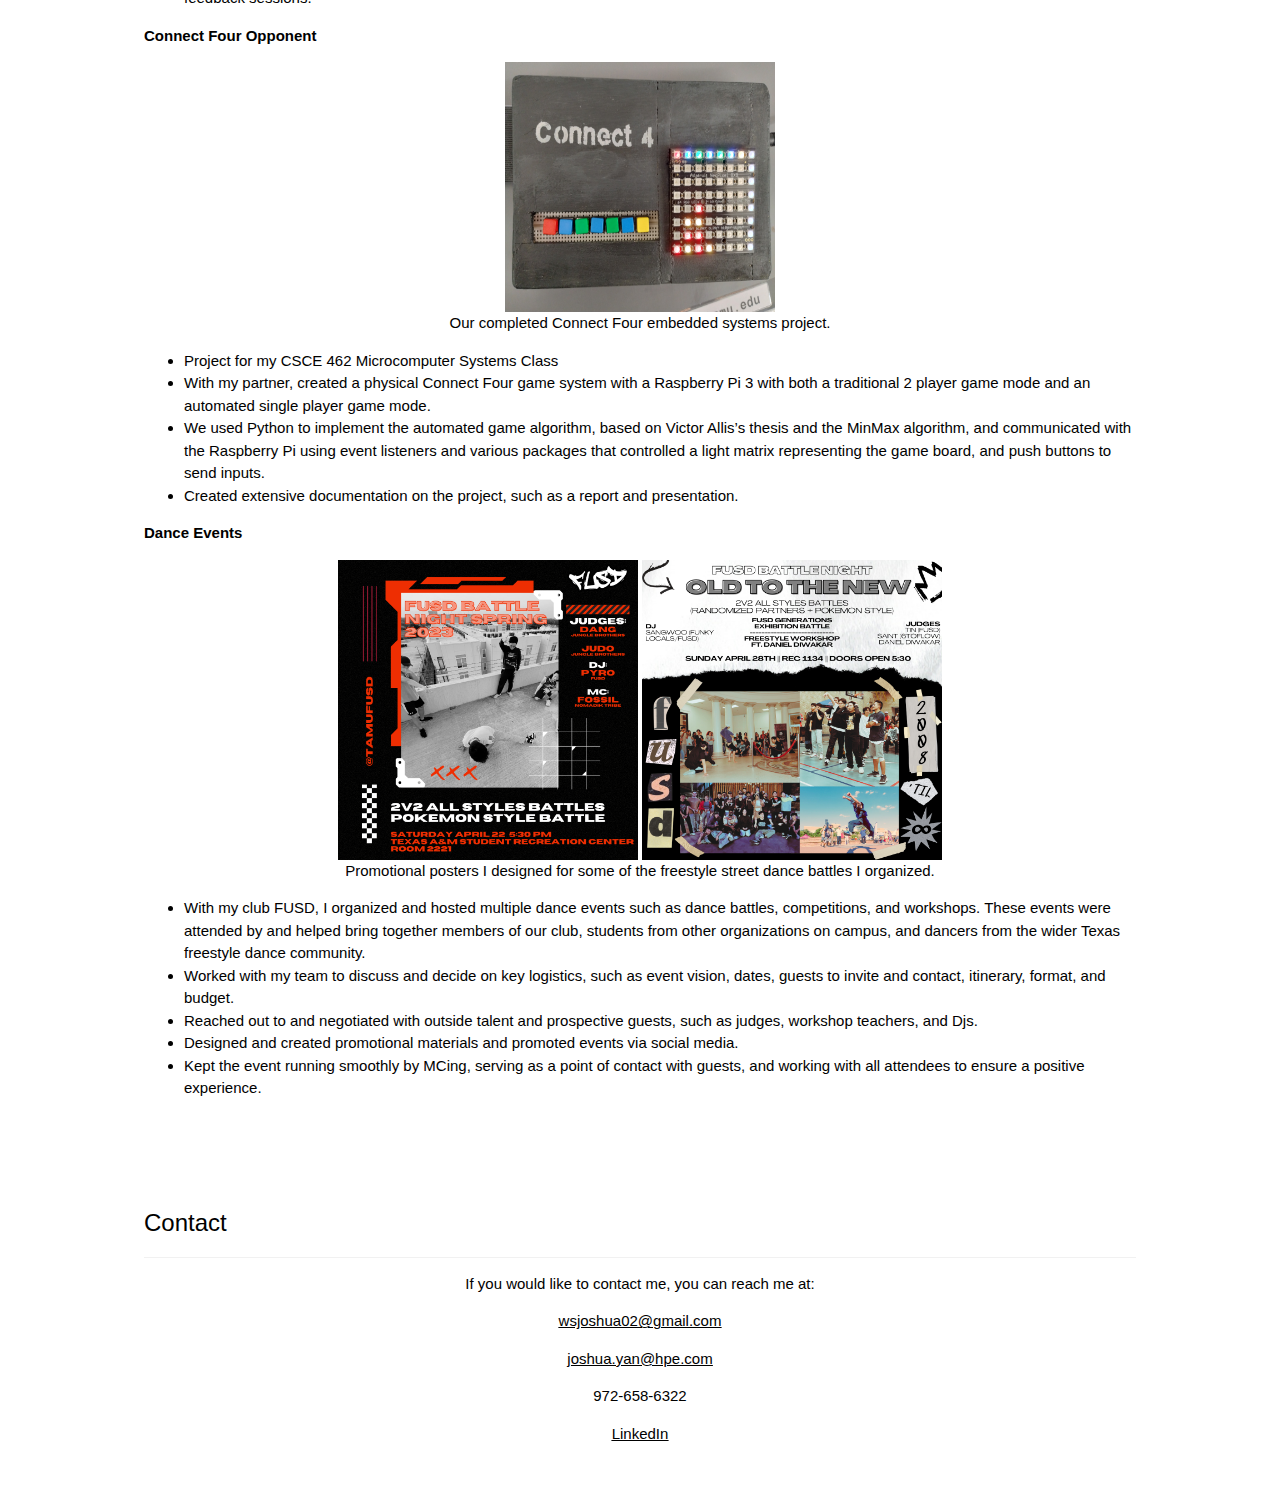
==== commit 6d6e8e95: "more pics" ====
--- a/index.html
+++ b/index.html
@@ -190,6 +190,7 @@
         </ul>
     </ul> 
       <p style><strong>Experience</strong></p>
+      <img src="Hewlett_Packard_Enterprise_logo.svg" alt="" width="30%" height="10%">
       <ul>
           <li>VLSI Design Verification Engineer at Hewlett Packard Enterprise (2024-Present)</li>
           <ul>
@@ -216,6 +217,7 @@
           </li>
       </ul>
       <p style><strong>Education</strong></p>
+      <img src="TAM-Horz-AllWhite-2.png" alt="" width="30%" height="10%">
       <ul>
           <li>Texas A&M University (2020-2024)
               <ul>
@@ -235,6 +237,7 @@
       </ul>
       
       <p style><strong>Extracurriculars</strong></p>
+      <img src="Copy of FUSD logo moving.gif" alt="" width="30%" height="10%">
       <ul>
           <li>President of Texas A&M's Freestyle Underground Street Dancers (FUSD) (2021-2024)</li>
           <ul>
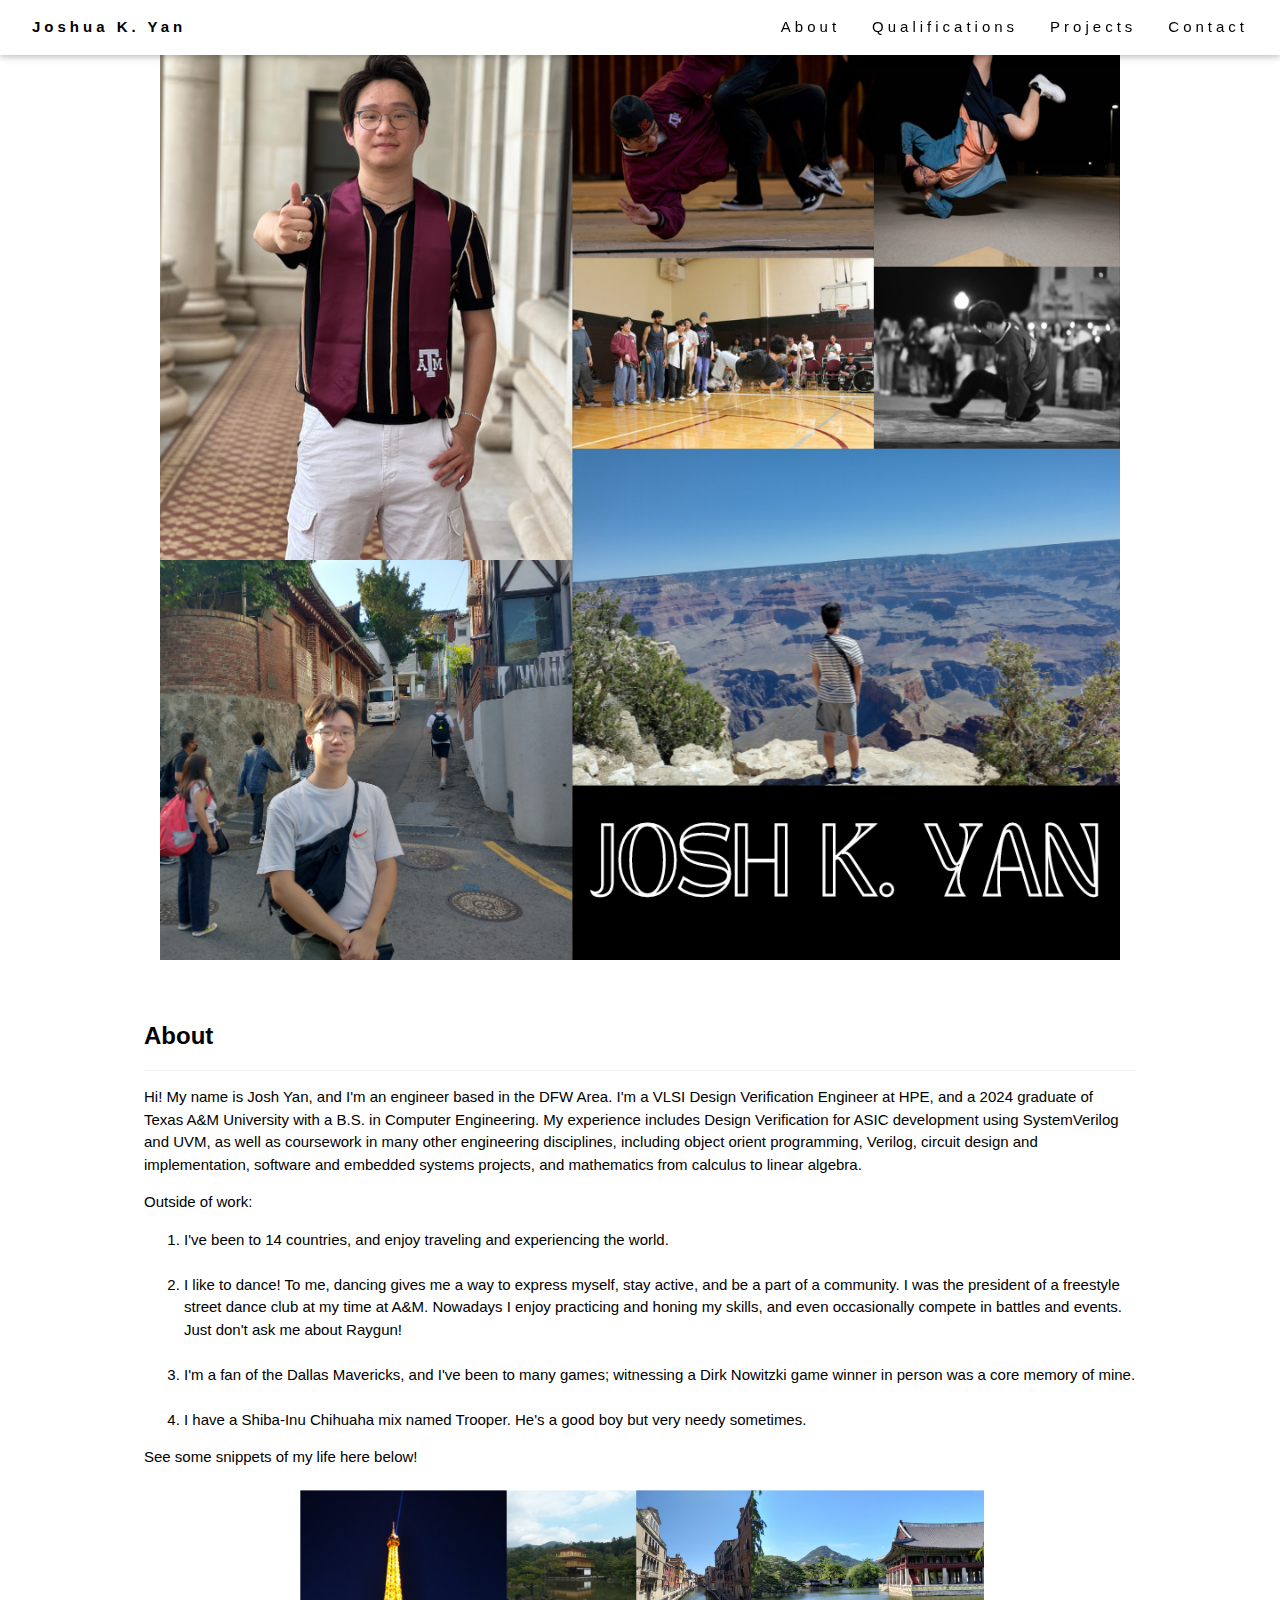
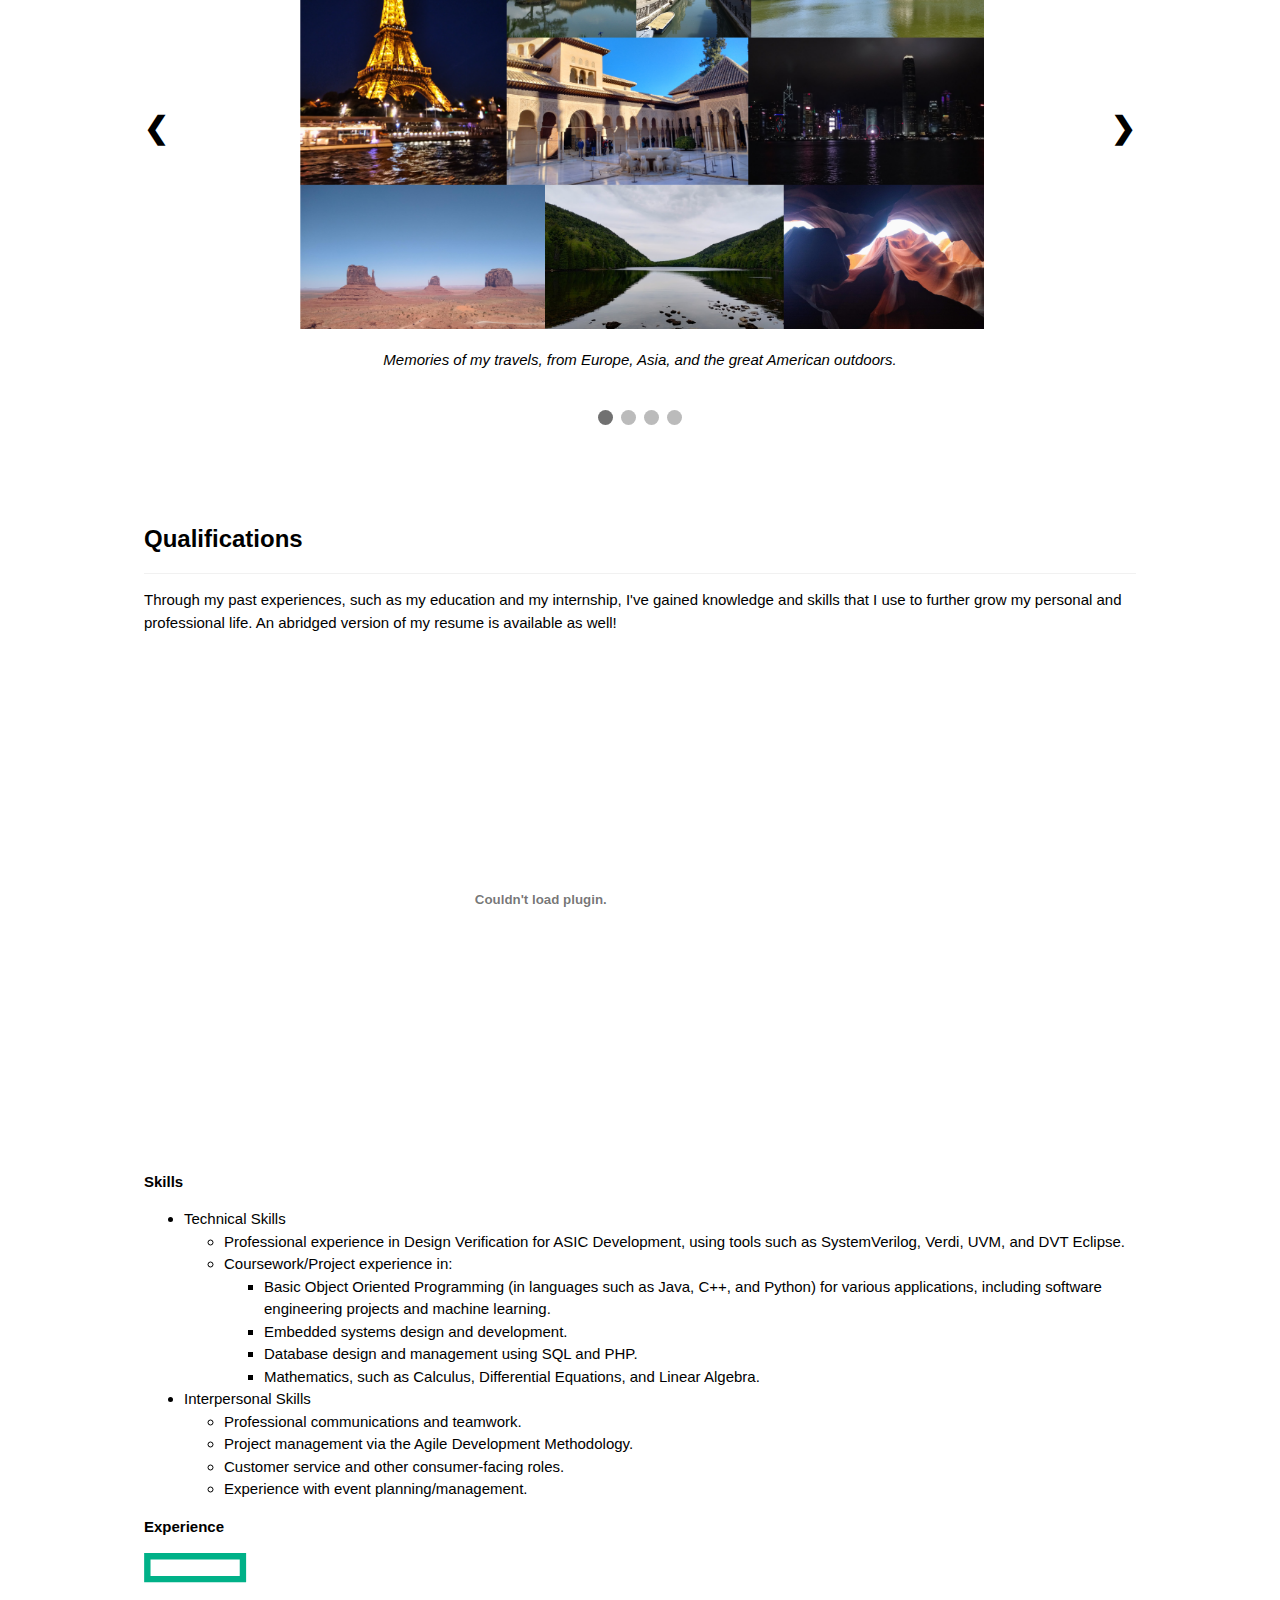
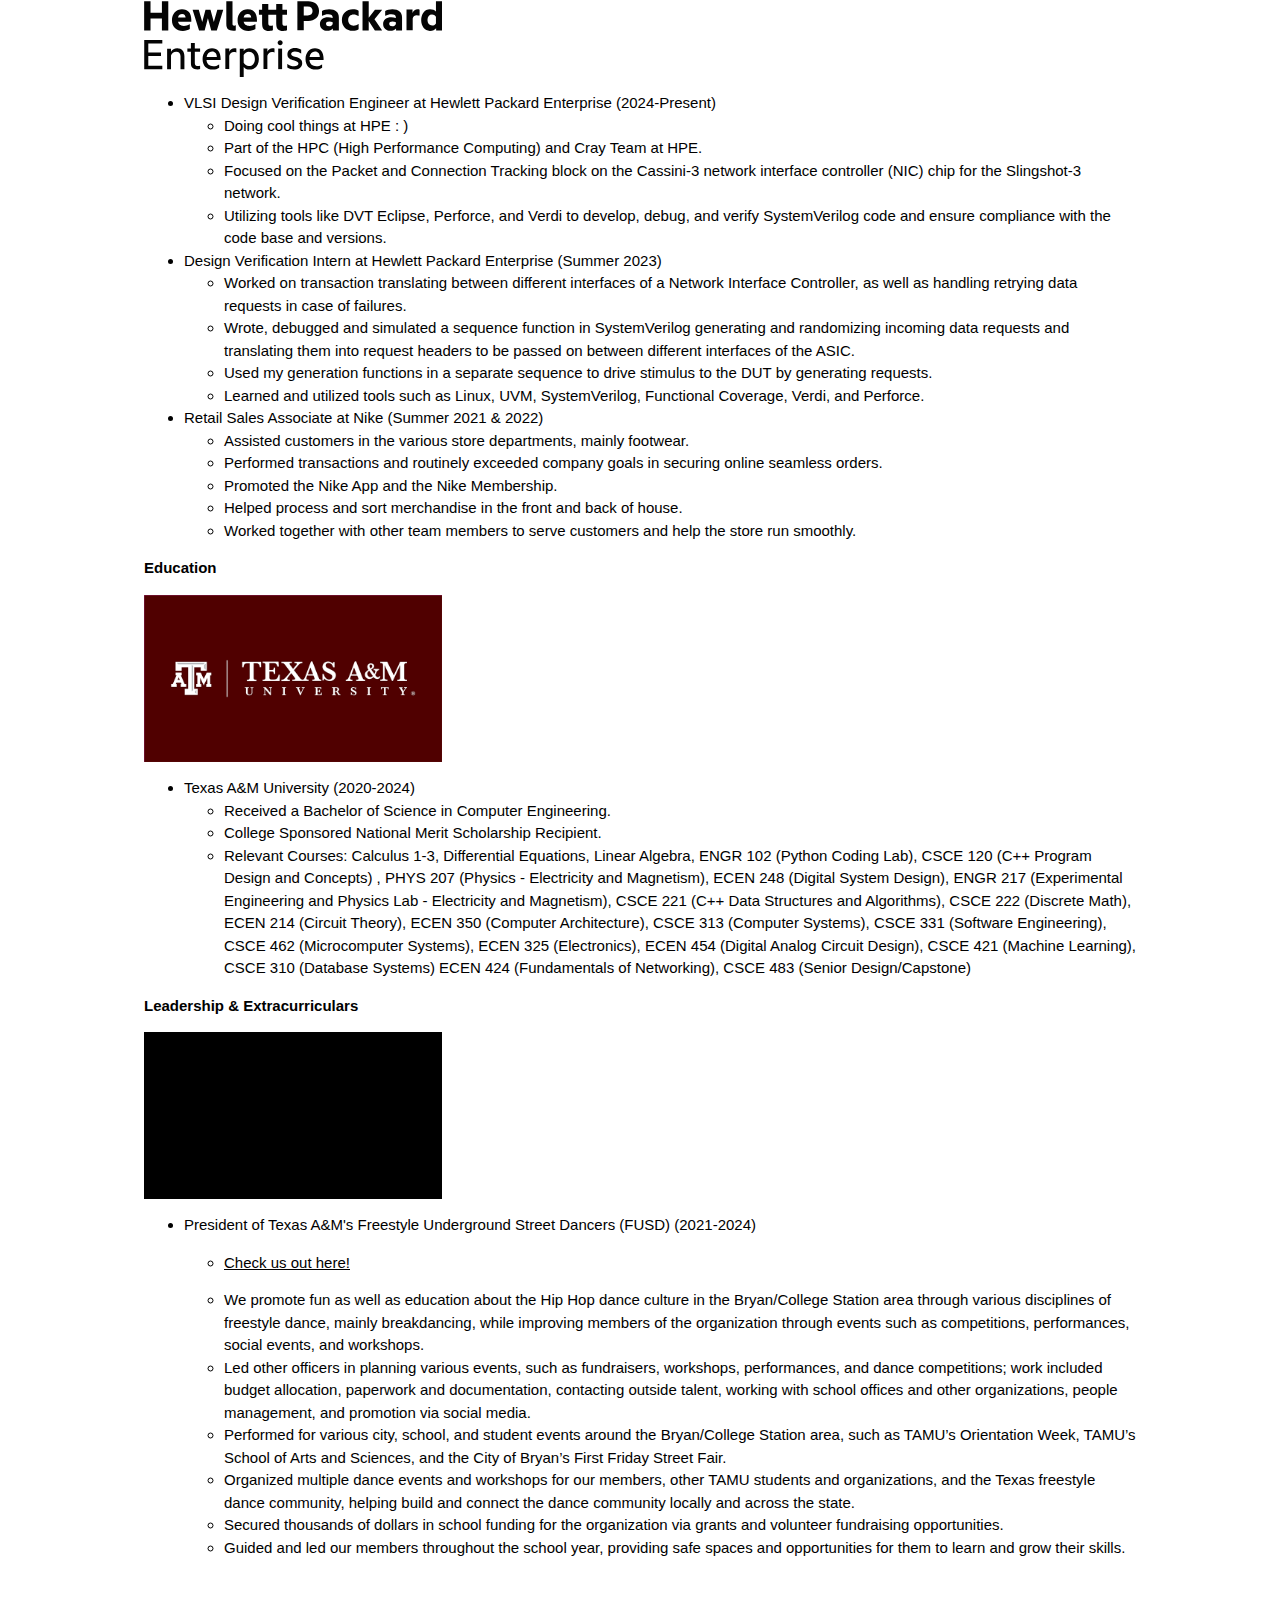
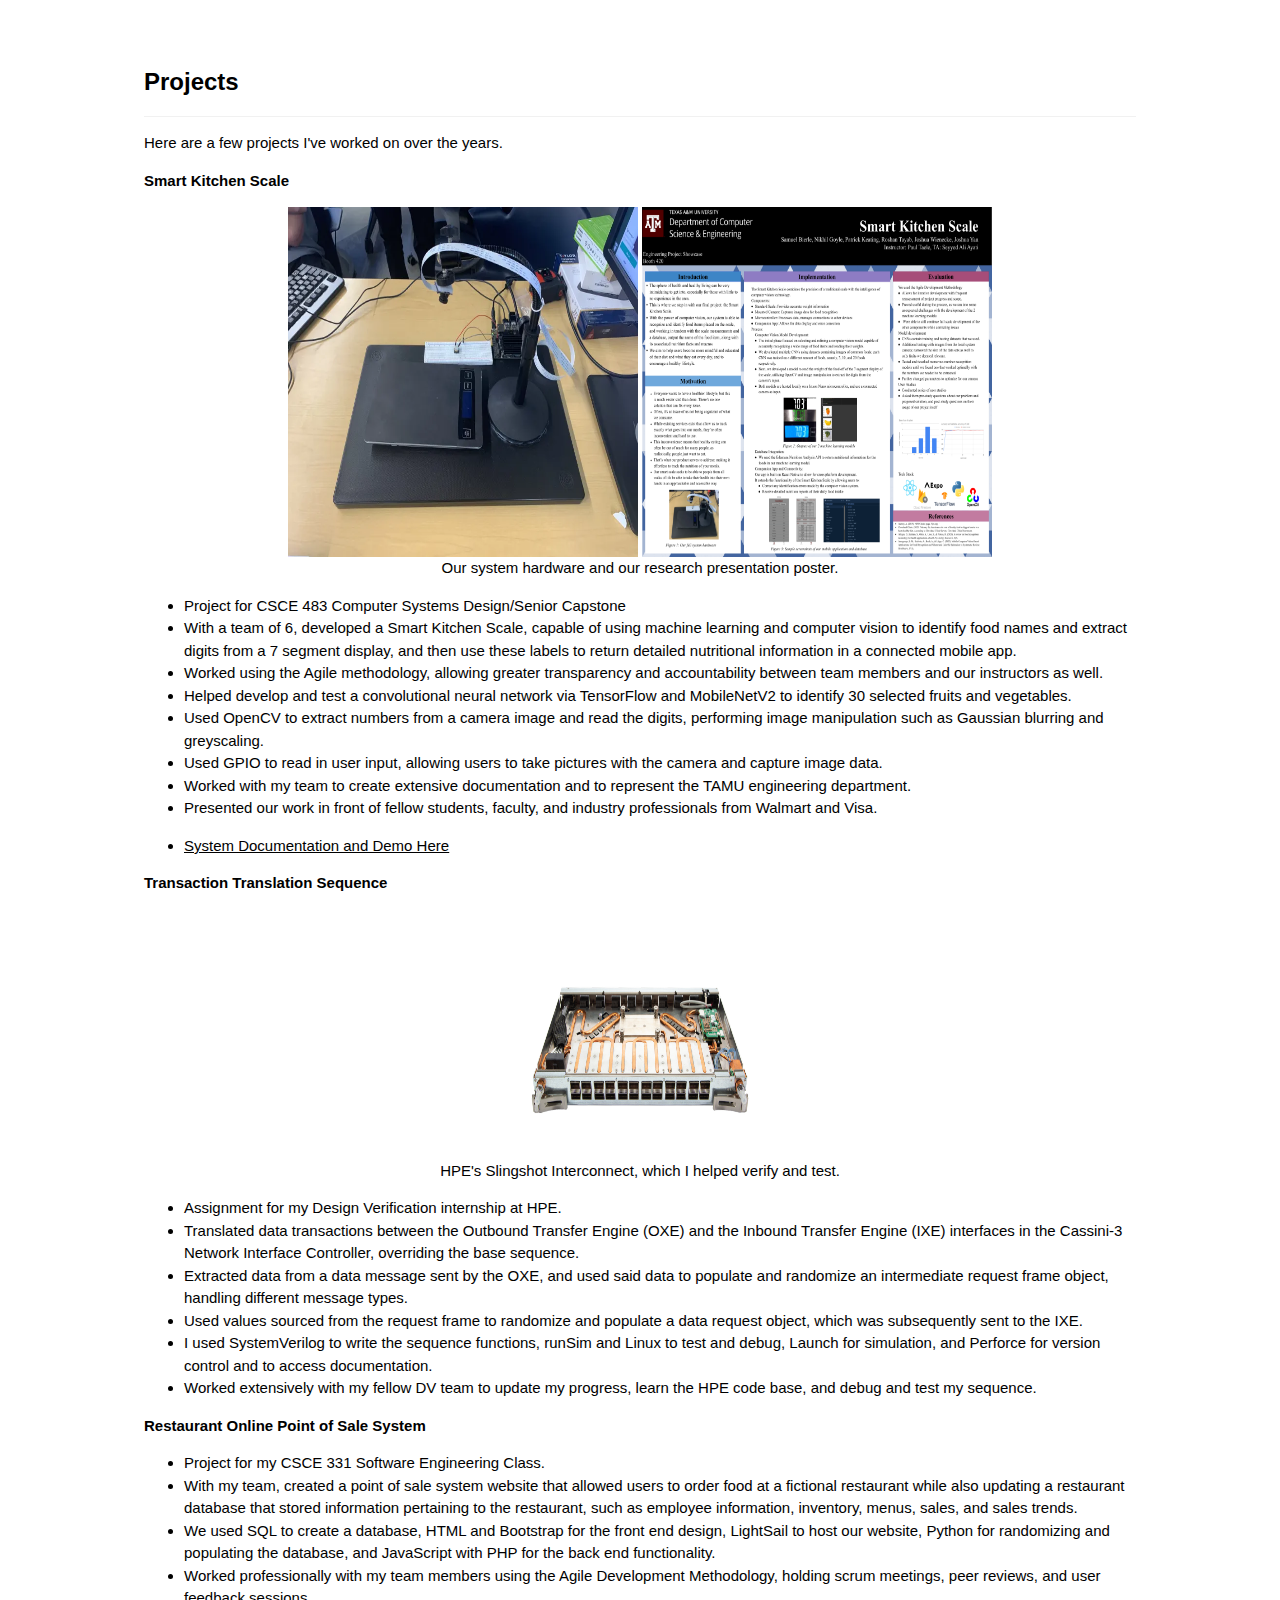
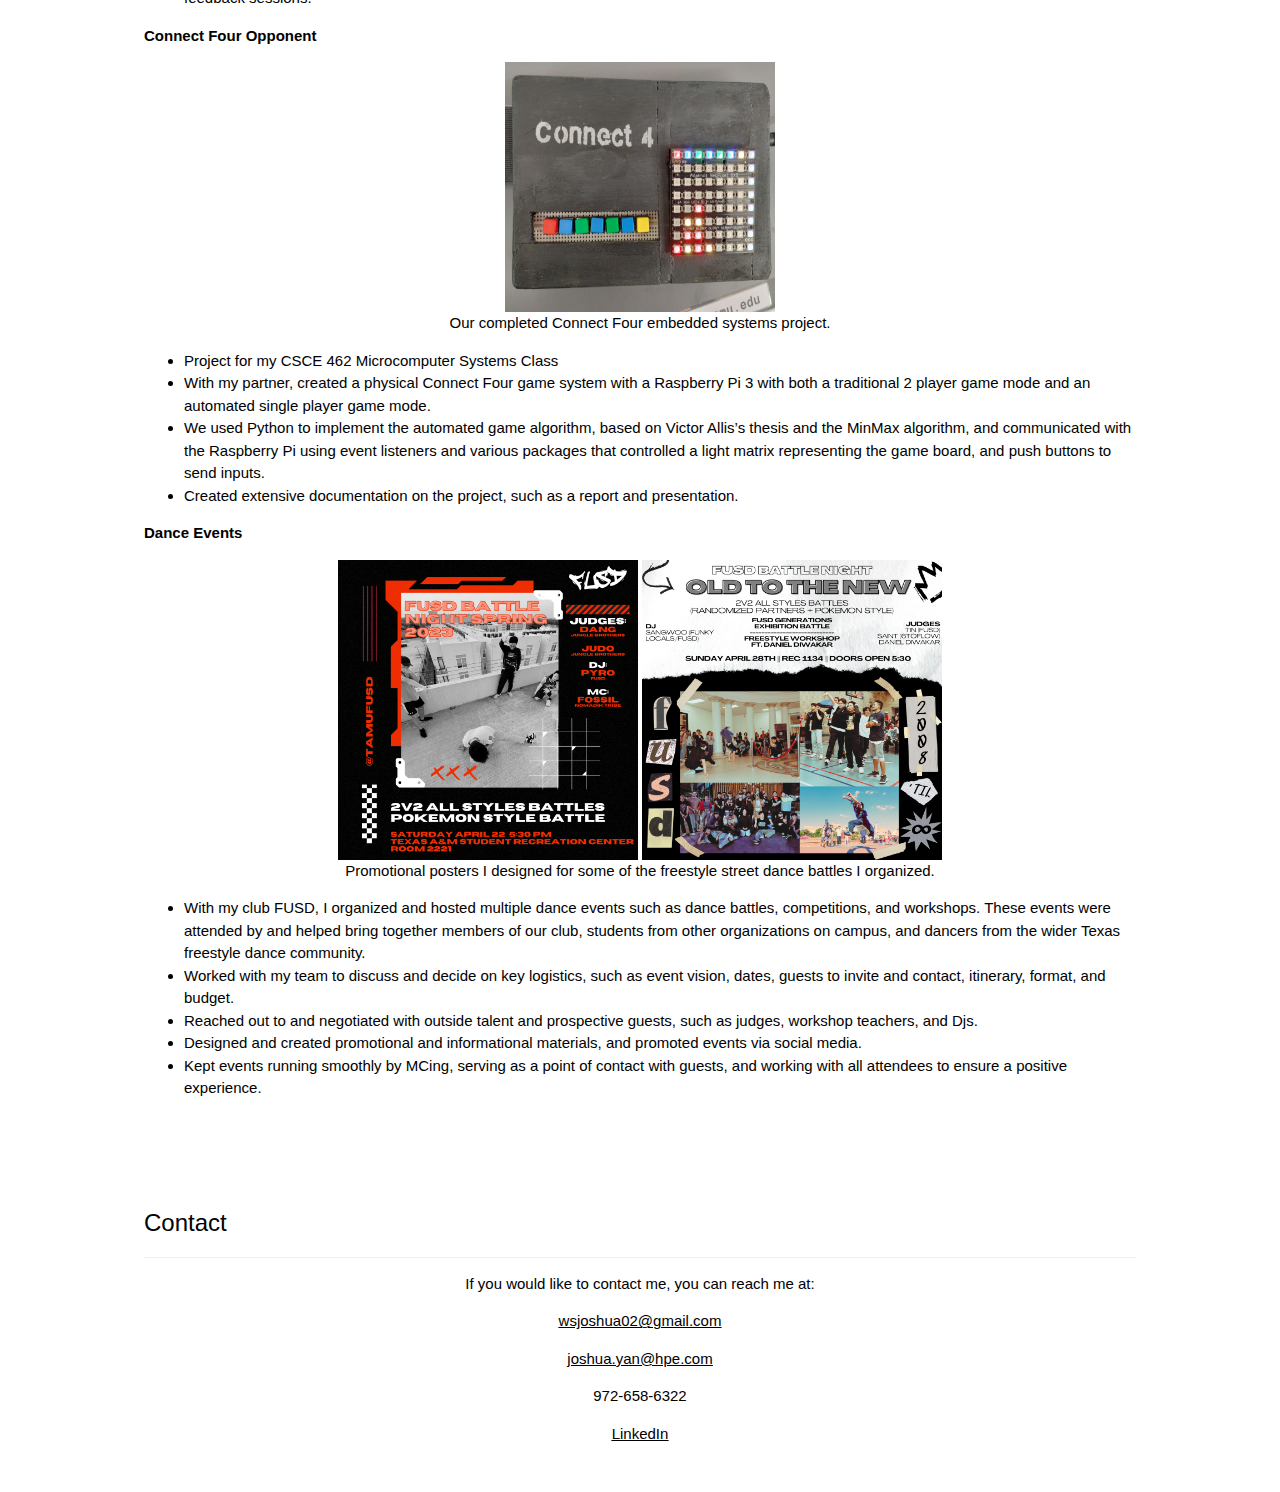
==== commit d569f113: "minor text and formatting" ====
--- a/index.html
+++ b/index.html
@@ -174,18 +174,20 @@
       <ul>
         <li>Technical Skills</li>
         <ul>
-            <li>Design Verification using SystemVerilog, Verdi, UVM, and Eclipse.</li>
-            <li>Basic Object Oriented Programming (in languages such as Java, C++, and Python) for various applications, including networking and machine learning.</li>
-            <li>Coursework/Project experience in software engineering and development.</li>
-            <li>Coursework/Project experience in embedded systems design and development.</li>
-            <li>Coursework/Project experience in database design and management using SQL and PHP.</li>
-            <li>Extensive coursework in mathematics, such as Calculus, Differential Equations, and Linear Algebra.</li>
+            <li>Professional experience in Design Verification for ASIC Development, using tools such as SystemVerilog, Verdi, UVM, and DVT Eclipse.</li>
+            <li>Coursework/Project experience in:</li>
+              <ul>
+                <li>Basic Object Oriented Programming (in languages such as Java, C++, and Python) for various applications, including software engineering projects and machine learning.</li>
+                <li>Embedded systems design and development.</li>
+                <li>Database design and management using SQL and PHP.</li>
+                <li>Mathematics, such as Calculus, Differential Equations, and Linear Algebra.</li>
+              </ul>
         </ul>
         <li>Interpersonal Skills</li>
         <ul>
             <li>Professional communications and teamwork.</li>
             <li>Project management via the Agile Development Methodology.</li>
-            <li>Experience in consumer-facing roles and customer service.</li>
+            <li>Customer service and other consumer-facing roles.</li>
             <li>Experience with event planning/management.</li>
         </ul>
     </ul> 
@@ -236,7 +238,7 @@
           </li>
       </ul>
       
-      <p style><strong>Extracurriculars</strong></p>
+      <p style><strong>Leadership & Extracurriculars</strong></p>
       <img src="Copy of FUSD logo moving.gif" alt="" width="30%" height="10%">
       <ul>
           <li>President of Texas A&M's Freestyle Underground Street Dancers (FUSD) (2021-2024)</li>
@@ -322,8 +324,8 @@
           helped bring together members of our club, students from other organizations on campus, and dancers from the wider Texas freestyle dance community.</li>
         <li>Worked with my team to discuss and decide on key logistics, such as event vision, dates, guests to invite and contact, itinerary, format, and budget.</li>
         <li>Reached out to and negotiated with outside talent and prospective guests, such as judges, workshop teachers, and Djs.</li>
-        <li>Designed and created promotional materials and promoted events via social media.</li>
-        <li>Kept the event running smoothly by MCing, serving as a point of contact with guests, and working with all attendees to ensure a positive experience.</li>
+        <li>Designed and created promotional and informational materials, and promoted events via social media.</li>
+        <li>Kept events running smoothly by MCing, serving as a point of contact with guests, and working with all attendees to ensure a positive experience.</li>
     </ul>
 
   </div>
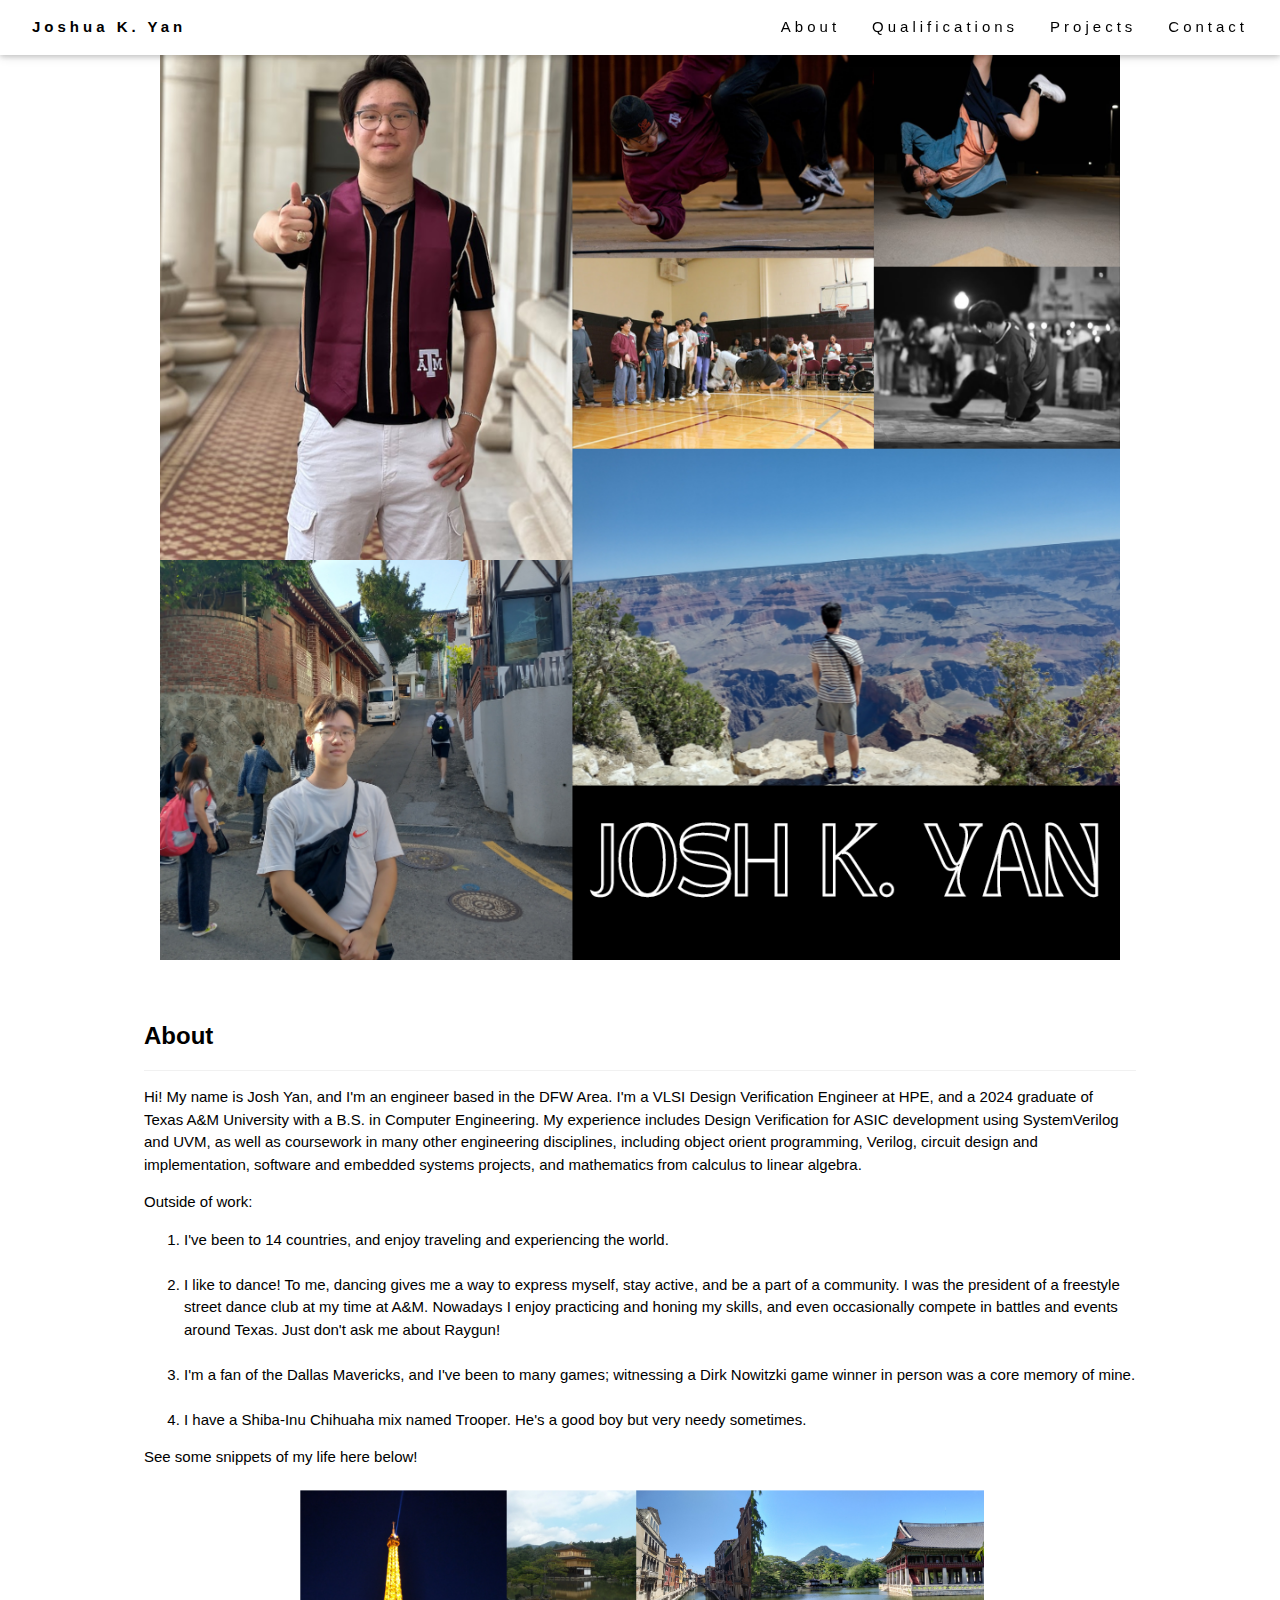
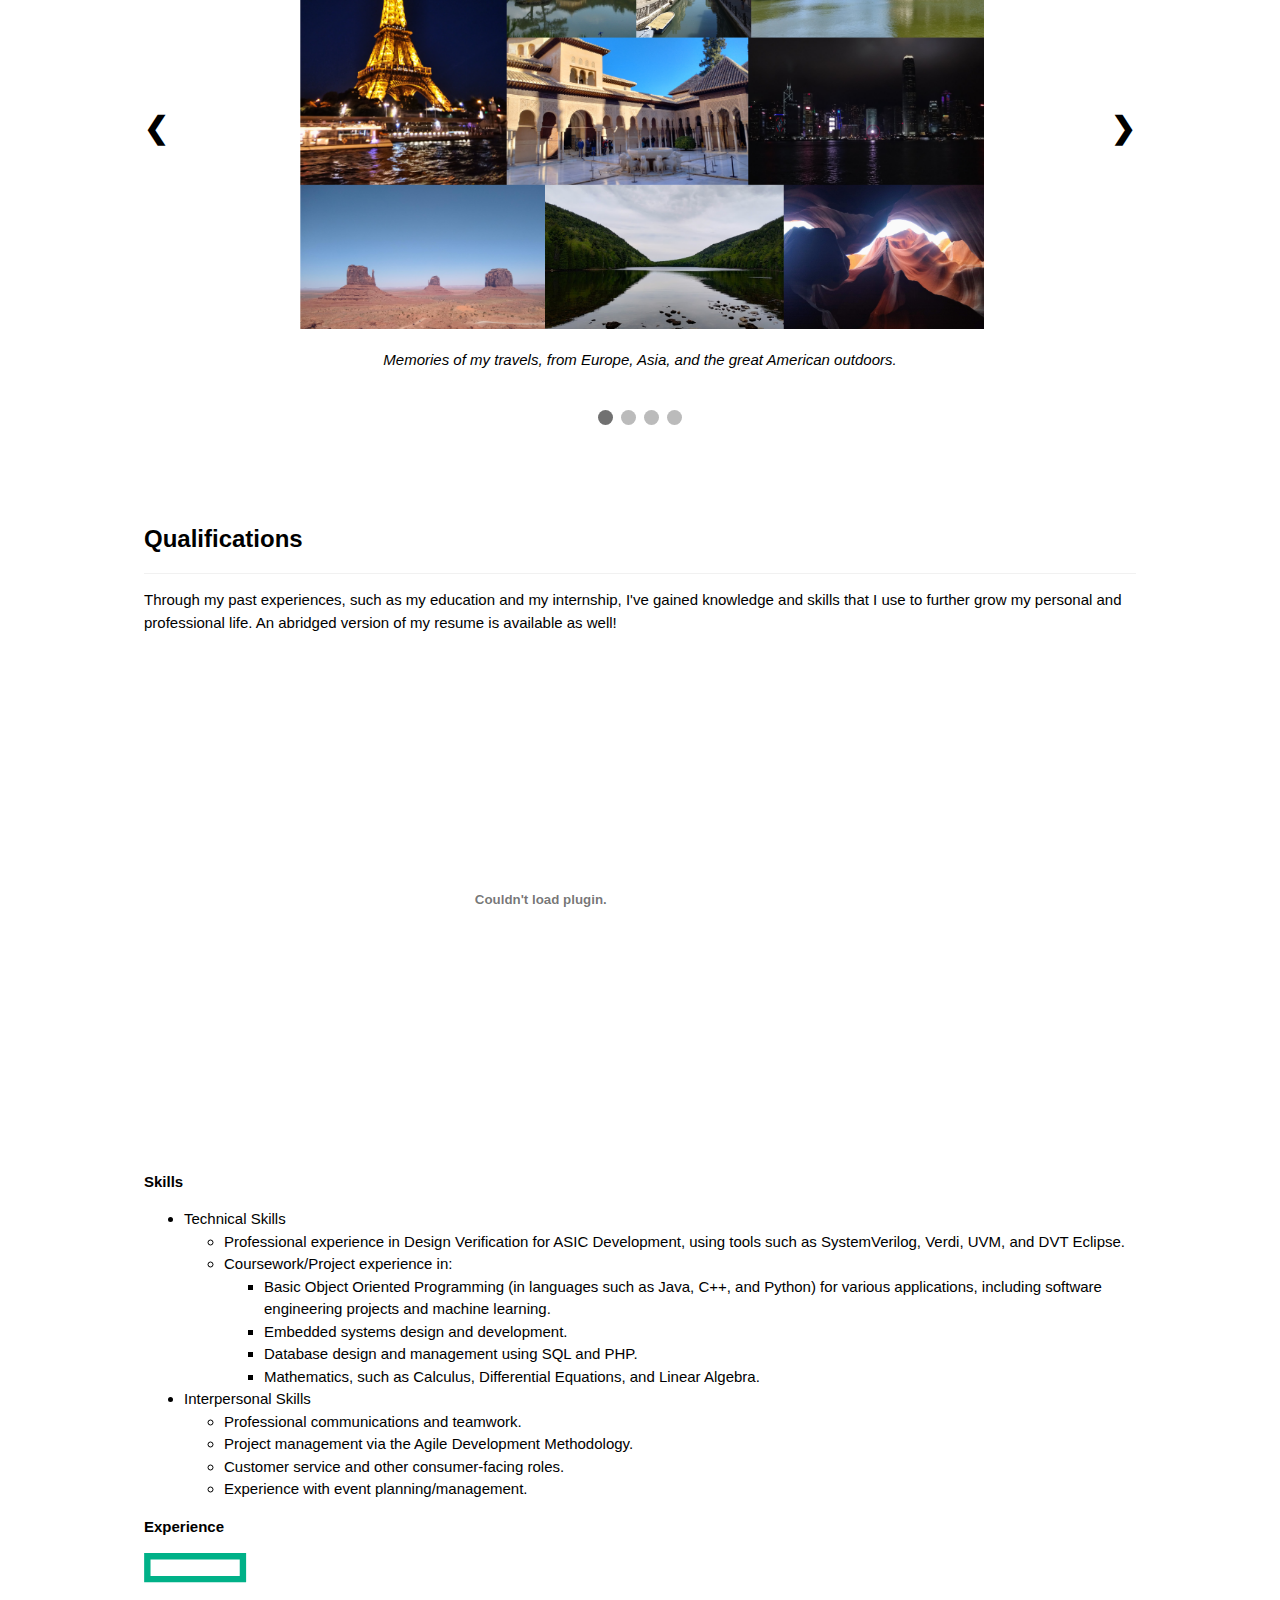
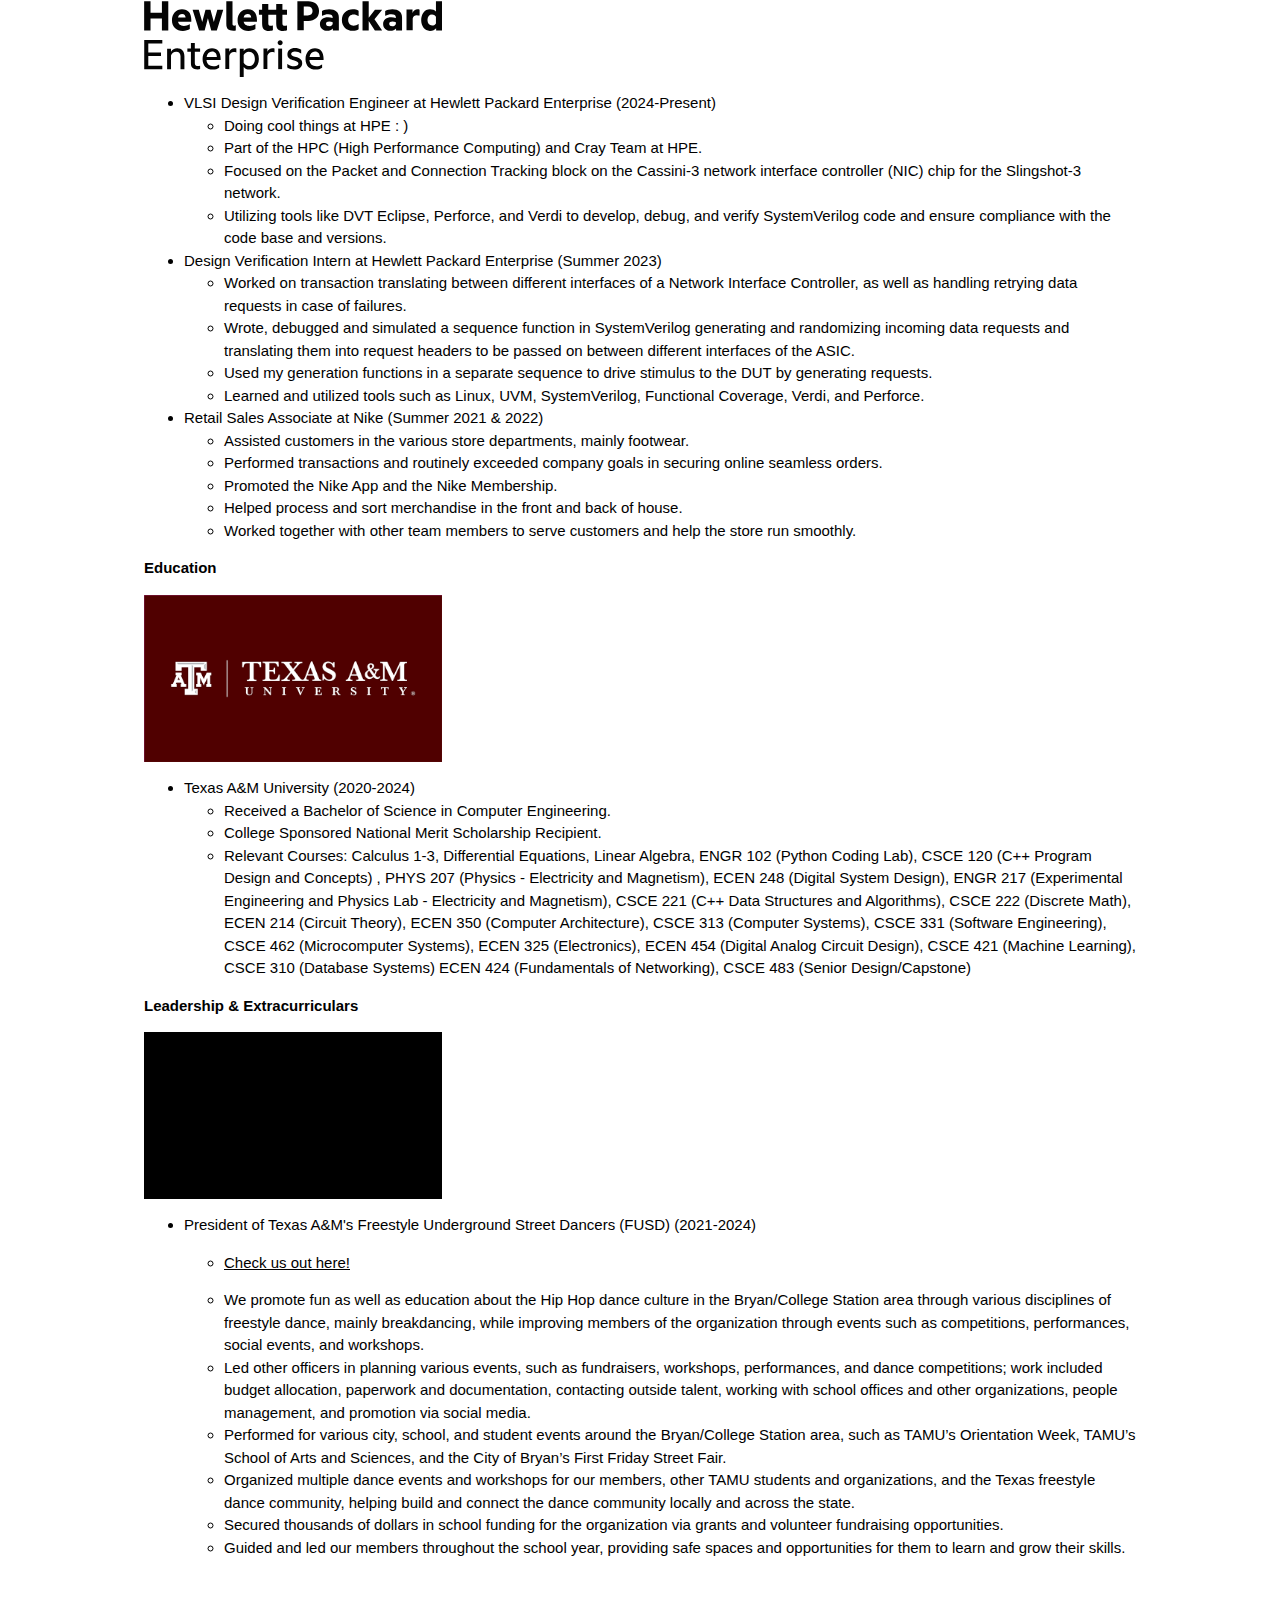
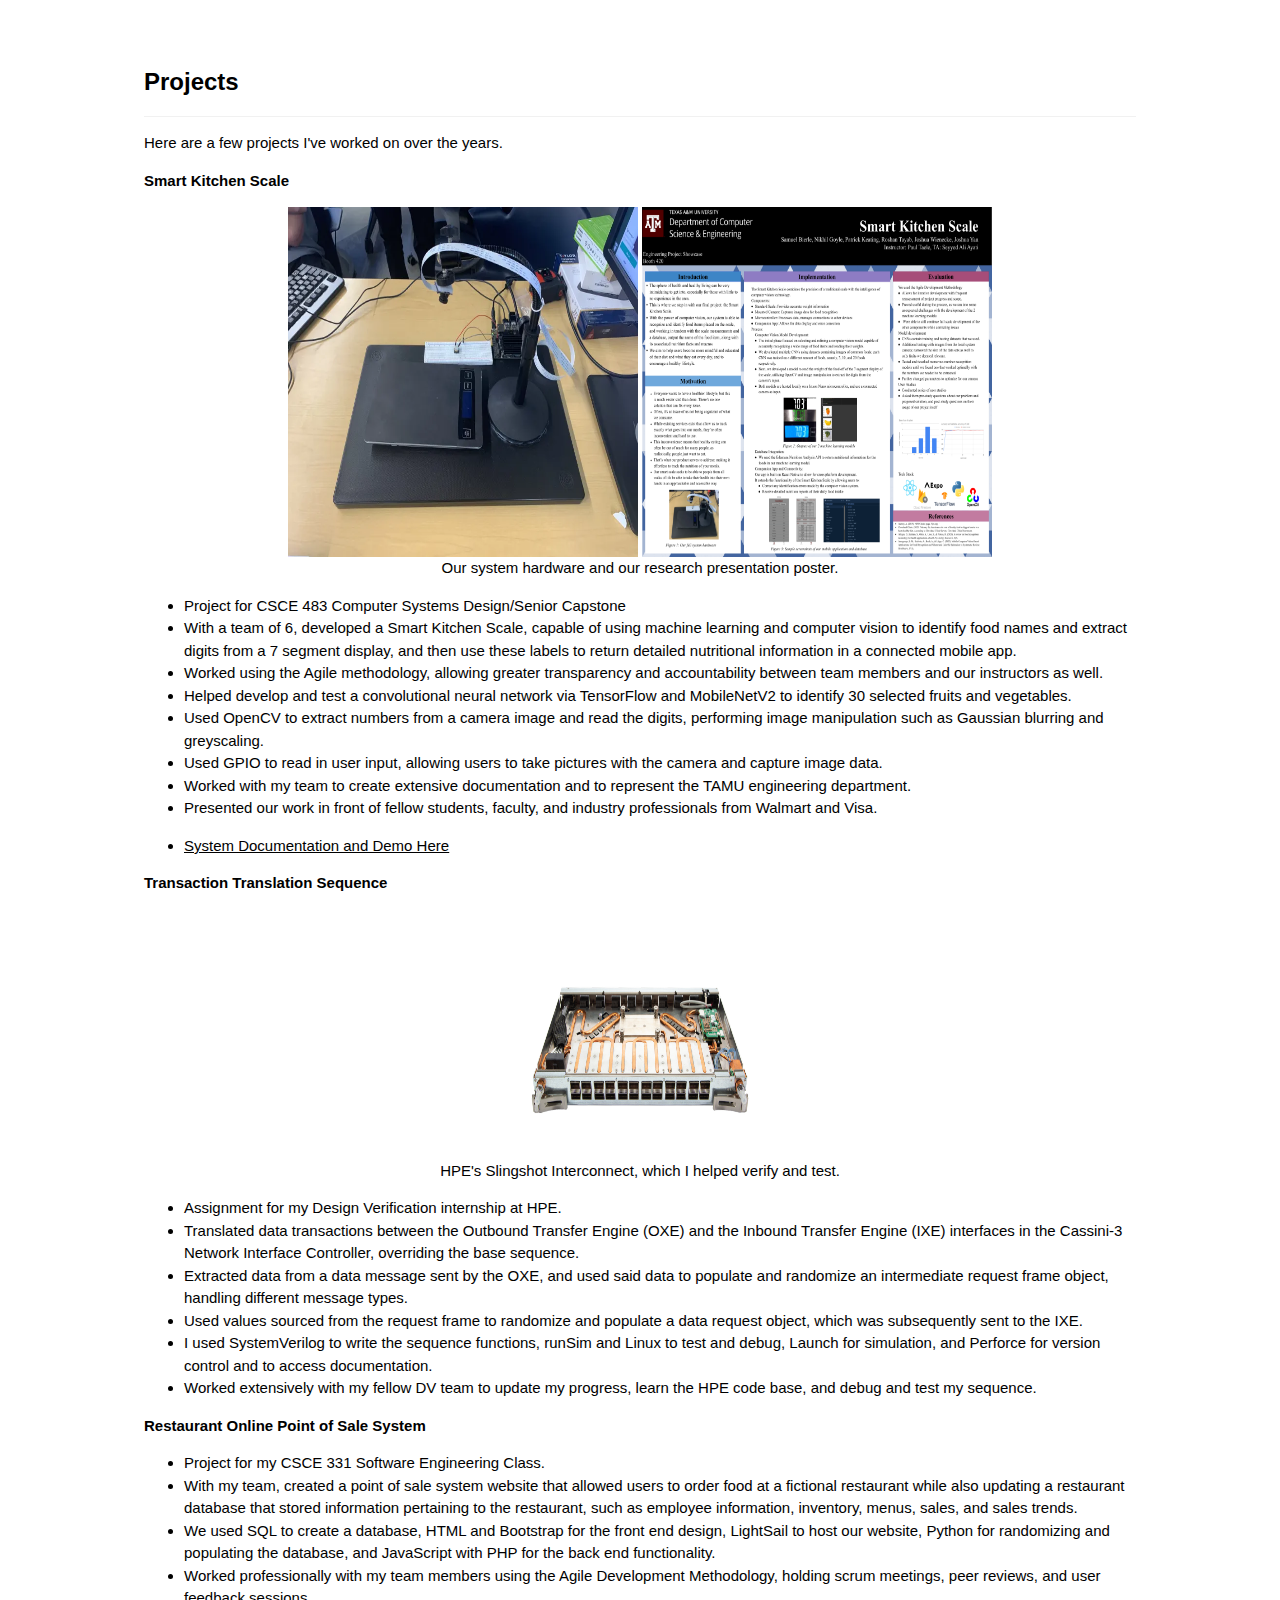
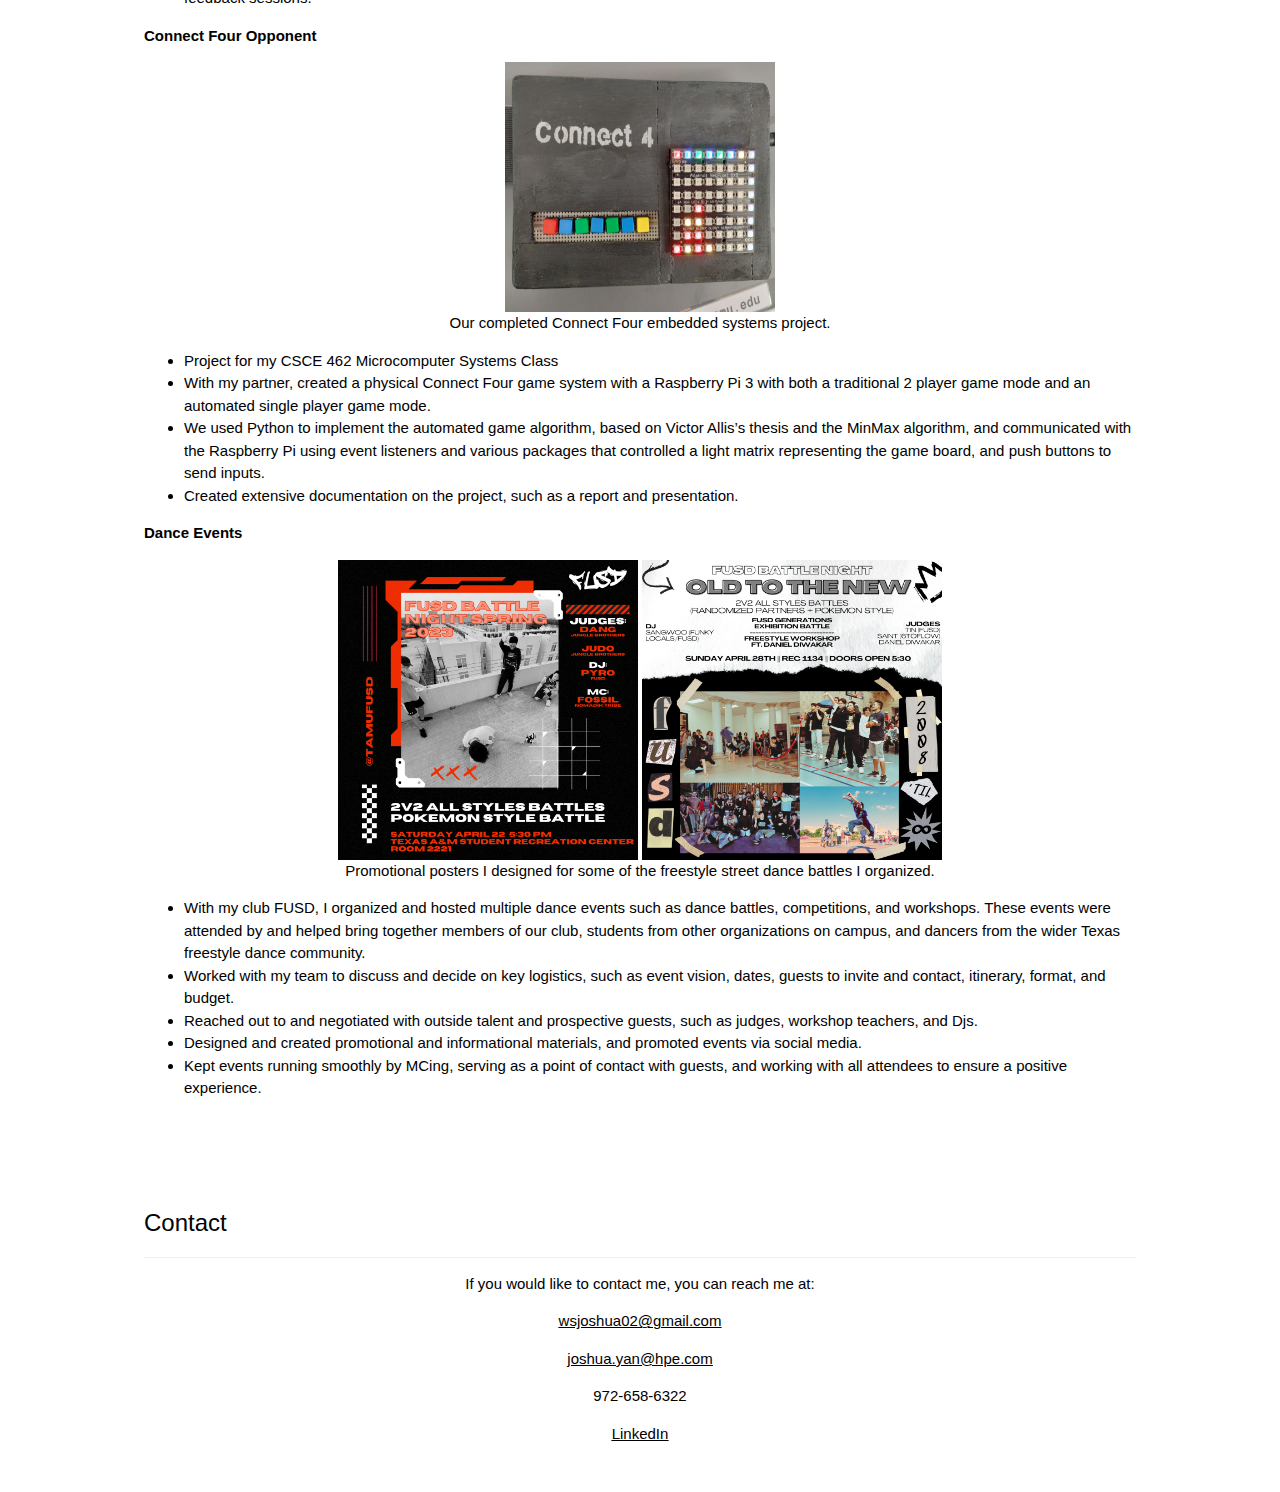
==== commit 500f9a32: "new video" ====
--- a/index.html
+++ b/index.html
@@ -37,7 +37,7 @@
       <br>
       <li>I like to dance! To me, dancing gives me a way to express myself, stay active, and be a part of a community.
         I was the president of a freestyle street dance club at my time at A&M. Nowadays I enjoy practicing
-        and honing my skills, and even occasionally compete in battles and events. Just don't ask me about Raygun!</li>
+        and honing my skills, and even occasionally compete in battles and events around Texas. Just don't ask me about Raygun!</li>
       <br>
       <li>I'm a fan of the Dallas Mavericks, and I've been to many games; witnessing a Dirk Nowitzki game winner in person was a core memory of mine.</li>
       <br>
@@ -99,10 +99,8 @@
 
     <div class="mySlides fade">
       <div class="numbertext"></div>
-      <video width="450" height="450" controls>
-        <source src="dance stuff (1).mp4" type="video/mp4">
-      </video>
-      <p><em>Some shots and clips of me getting down at local dance events.</em></p>
+      <iframe width="450" height="450" src="https://www.youtube.com/embed/QFdBAzAqq90" title="Josh BBoy Highlights" frameborder="0" allow="accelerometer; autoplay; clipboard-write; encrypted-media; gyroscope; picture-in-picture; web-share" referrerpolicy="strict-origin-when-cross-origin" allowfullscreen></iframe>
+      <p><em>Some highlights of me dancing and battling at local dance events.</em></p>
     </div>
 
     <div class="mySlides fade">
